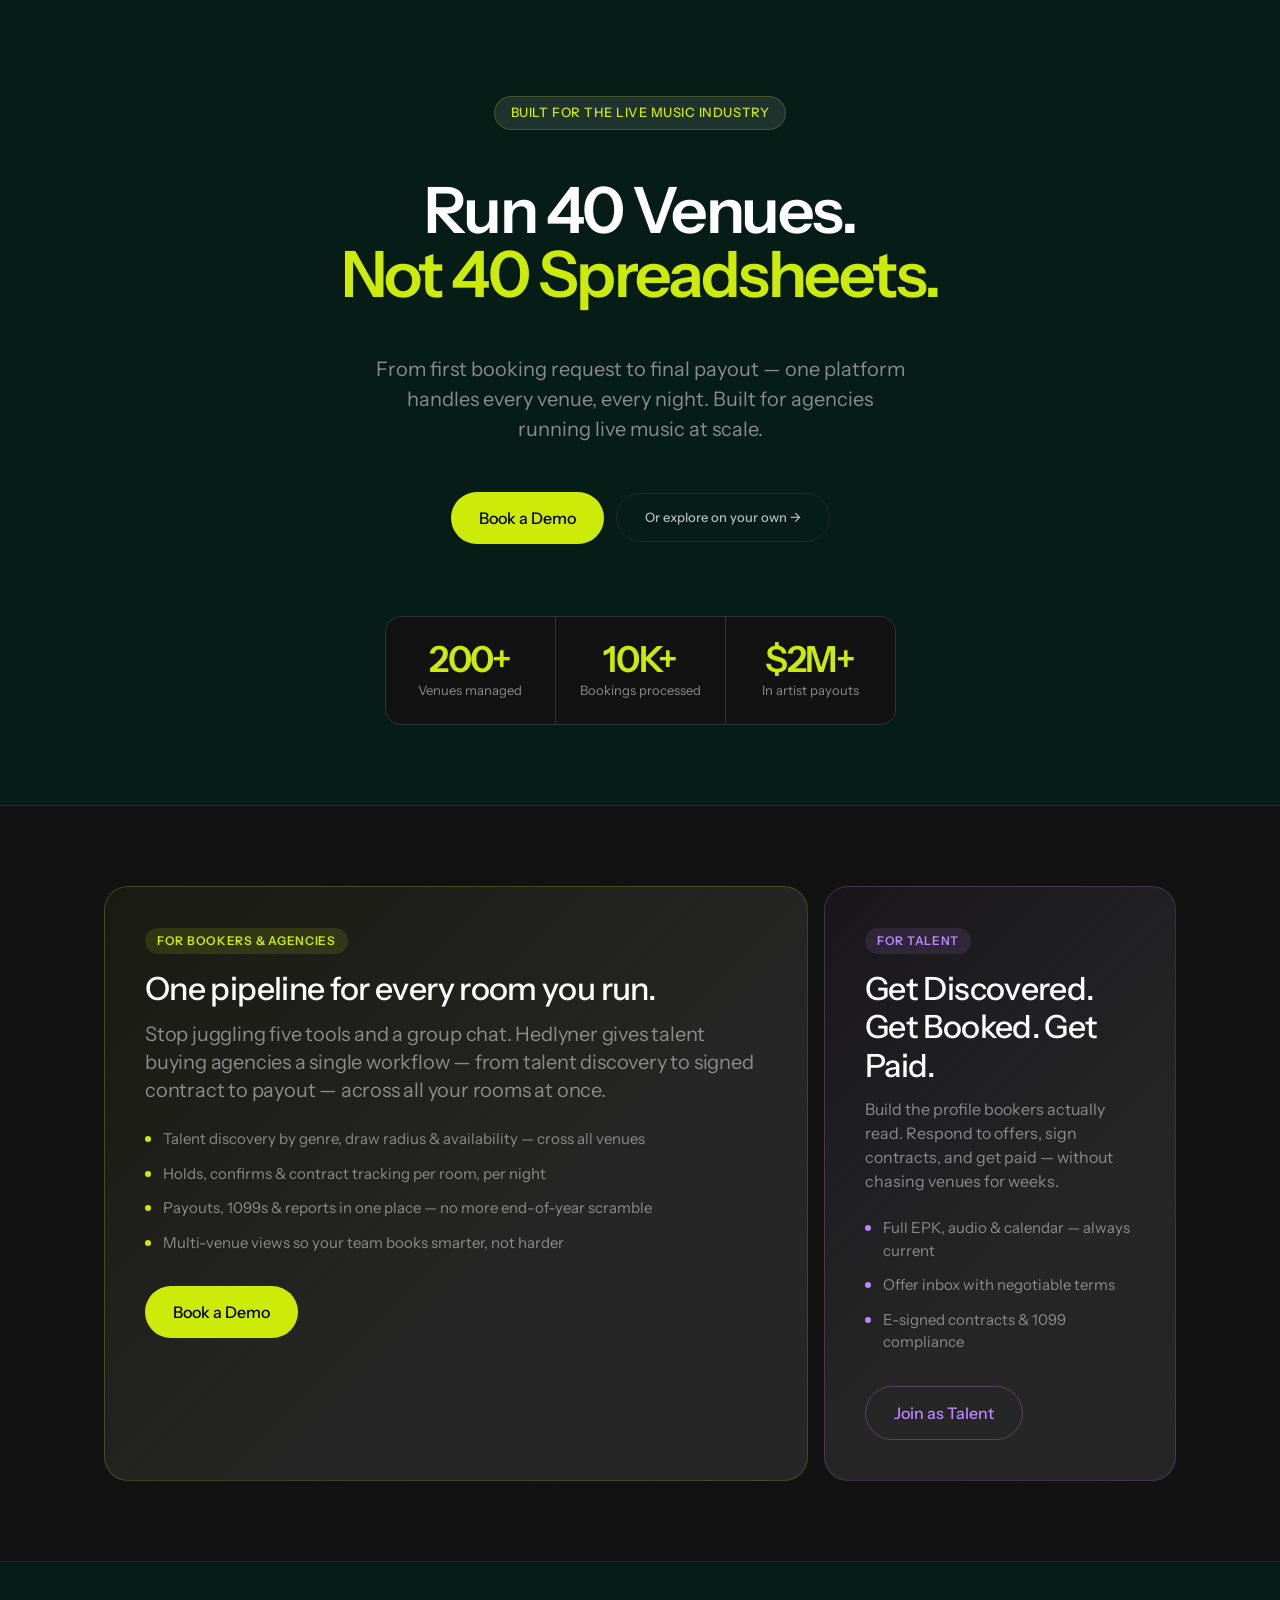
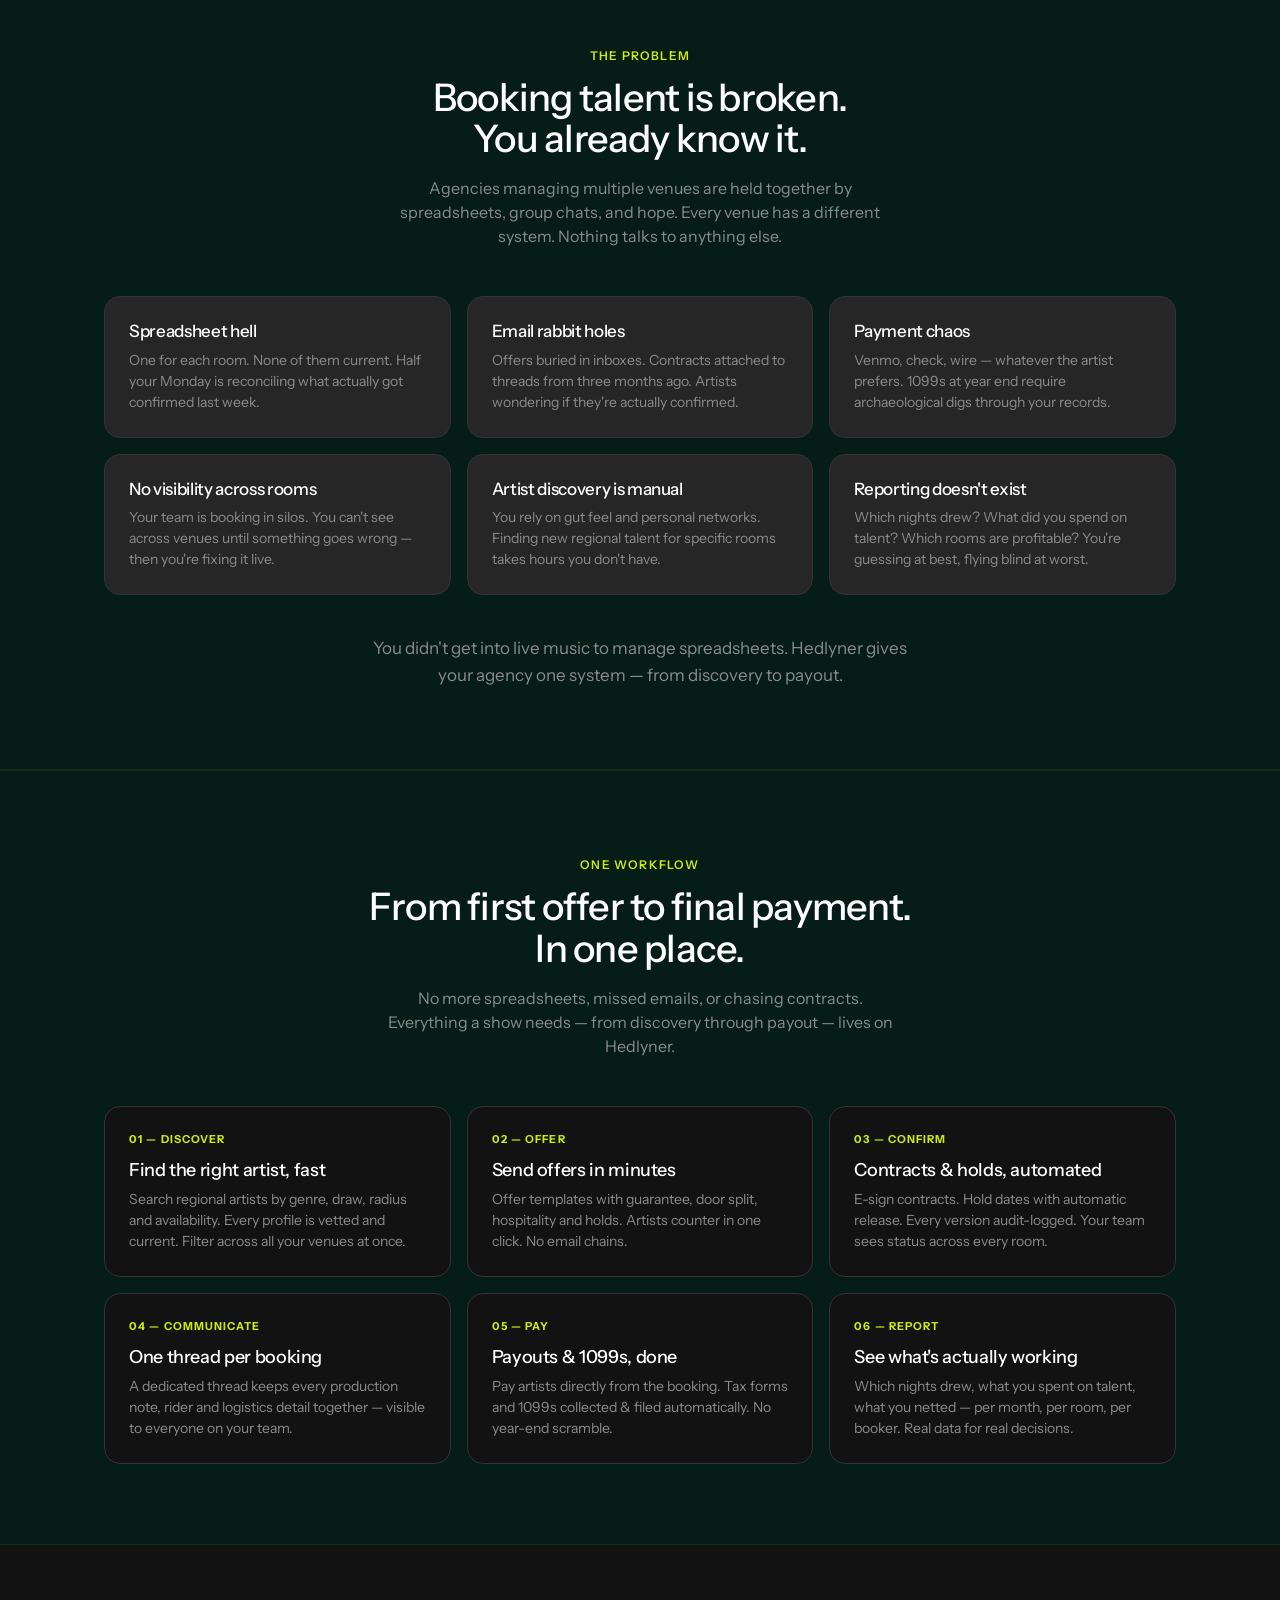
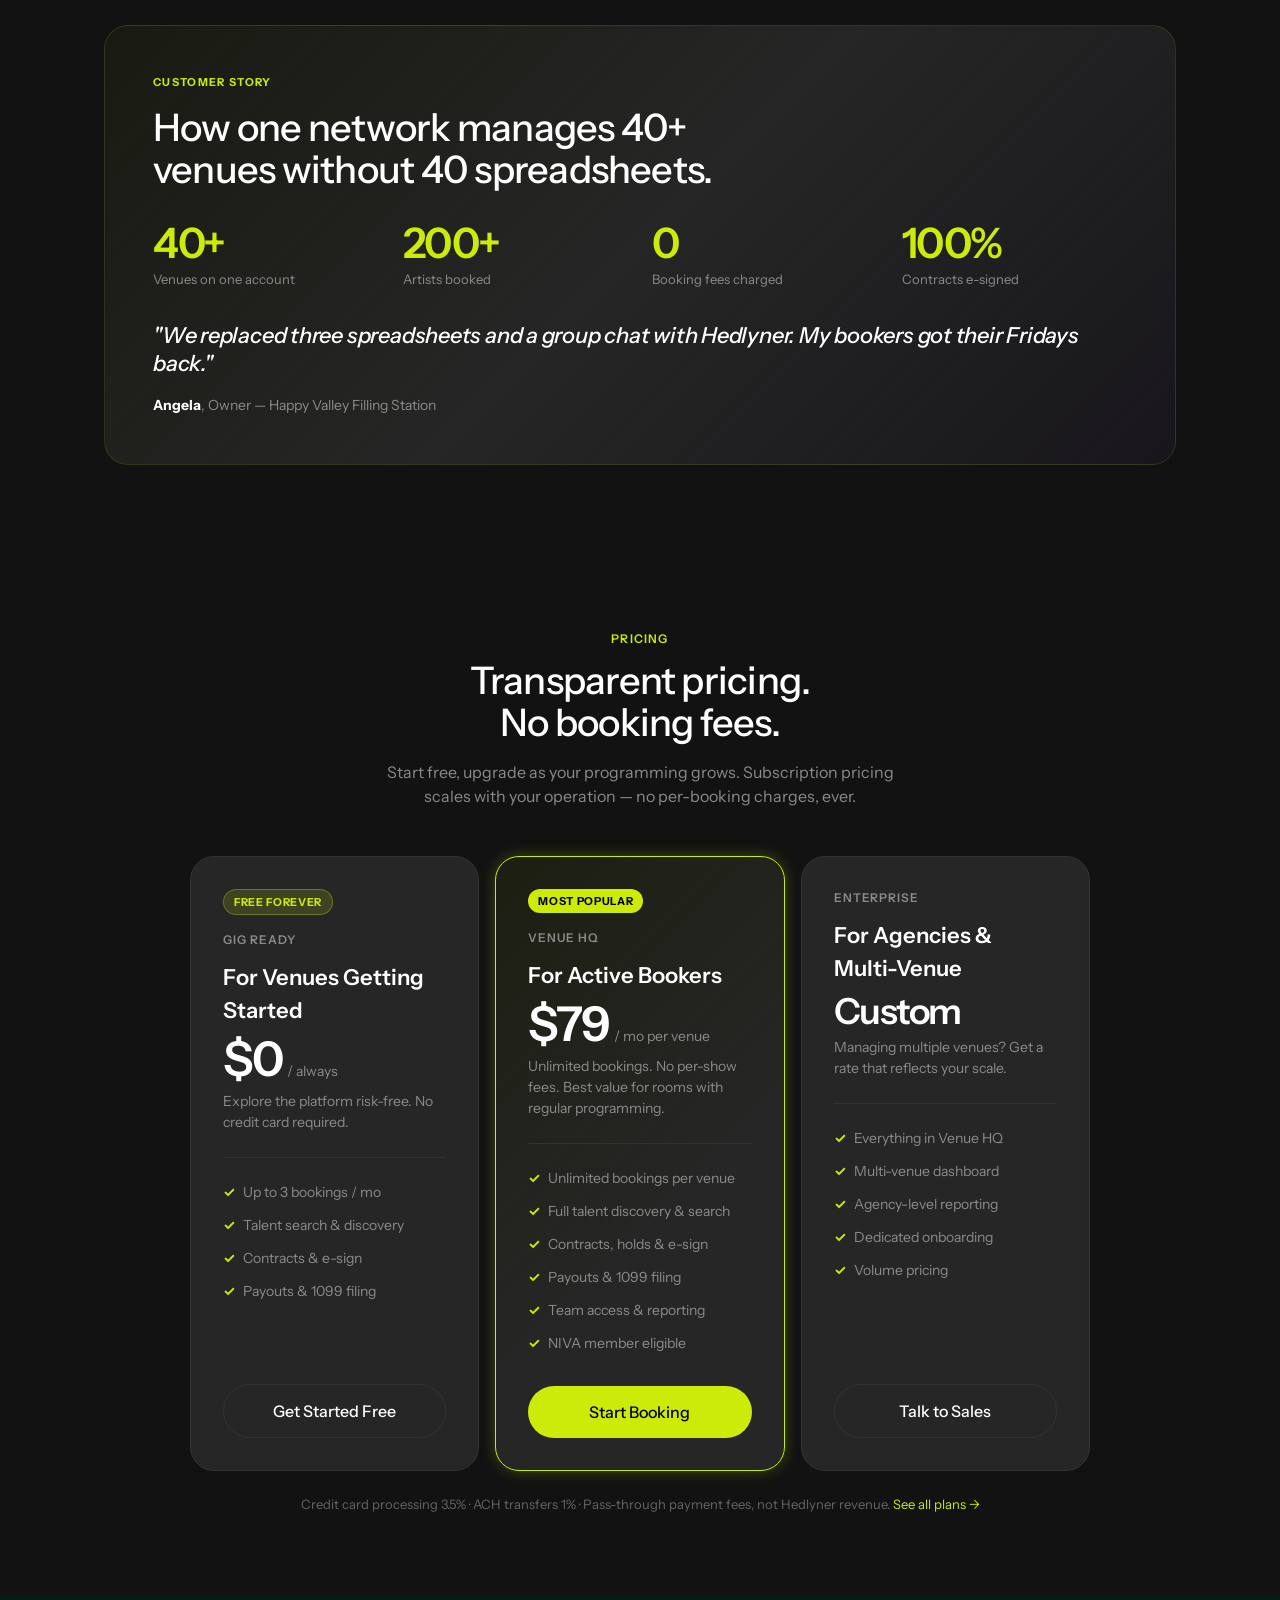
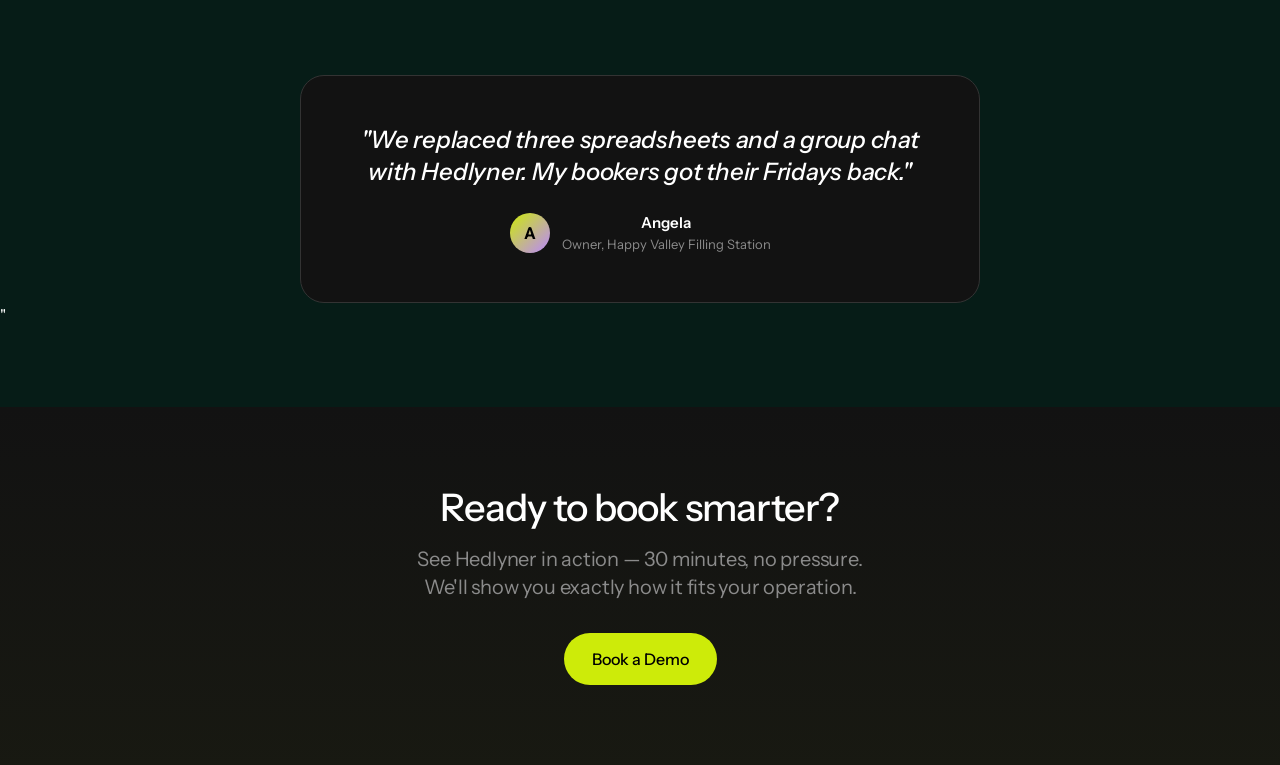
==== index.html @ 5974105f "Add files via upload" ====
<!DOCTYPE html>
<html lang="en">
<head>
  <meta charset="UTF-8">
  <meta name="viewport" content="width=device-width, initial-scale=1.0">
  <title>Hedlyner — Built for Talent Buyers</title>
  <link rel="preconnect" href="https://fonts.googleapis.com">
  <link rel="preconnect" href="https://fonts.gstatic.com" crossorigin>
  <link href="https://fonts.googleapis.com/css2?family=Instrument+Sans:wght@400;500;600;700&family=Inter:wght@300;400;500;600;700&display=swap" rel="stylesheet">
  <style>
    /* =========================================================================
       Hedlyner Design System — Colors & Type
       Source: colors_and_type.css (Design System project 094ac0e8)
    ========================================================================= */
    :root {
      --hed-lime: #CDEB09;
      --hed-violet: #BA87FF;
      --hed-green: #C9CD00;
      --hed-yellow: #D8B500;
      --hed-orange: #CB9B1F;
      --hed-mauve: #E0939C;
      --hed-pink: #D47EBF;
      --hed-deep-green: #061C17;
      --hed-purple: #BF80FF;
      --neutral-0: #FFFFFF;
      --neutral-100: #F5F5F5;
      --neutral-200: #DEDEDE;
      --neutral-300: #ACACAC;
      --neutral-400: #8B8B8B;
      --neutral-500: #646464;
      --neutral-600: #464646;
      --neutral-700: #333333;
      --neutral-800: #262626;
      --neutral-900: #121212;
      --neutral-1000: #000000;
      --success: #198754;
      --warning: #D8B500;
      --destructive: #E23453;
      --info: #016FD0;
      --white-10: rgba(255,255,255,0.10);
      --white-20: rgba(255,255,255,0.20);
      --white-40: rgba(255,255,255,0.40);
      --white-60: rgba(255,255,255,0.60);
      --white-80: rgba(255,255,255,0.80);
      --black-10: rgba(0,0,0,0.10);
      --black-20: rgba(0,0,0,0.20);
      --black-40: rgba(0,0,0,0.40);
      --black-60: rgba(0,0,0,0.60);
      --black-80: rgba(0,0,0,0.80);
      --bg: var(--neutral-900);
      --bg-elevated: var(--neutral-800);
      --bg-input: var(--neutral-800);
      --bg-muted: var(--neutral-700);
      --bg-hover: var(--neutral-800);
      --fg: var(--neutral-0);
      --fg-muted: var(--neutral-400);
      --fg-subtle: var(--neutral-500);
      --fg-on-lime: var(--neutral-1000);
      --border: var(--neutral-700);
      --border-hover: var(--neutral-600);
      --ring: var(--hed-lime);
      --primary: var(--hed-lime);
      --primary-fg: var(--neutral-1000);
      --radius-xs: 4px;
      --radius-sm: 8px;
      --radius: 12px;
      --radius-lg: 16px;
      --radius-xl: 24px;
      --radius-2xl: 40px;
      --radius-hero: 60px;
      --radius-full: 9999px;
      --shadow-soft: 0 2px 8px -2px rgba(0,0,0,0.10), 0 4px 16px -8px rgba(0,0,0,0.10);
      --shadow-card: 0 15px 35px rgba(103,110,118,0.08), 0 5px 15px rgba(0,0,0,0.12);
      --shadow-lime: 0 0 15px rgba(205,235,9,0.25);
      --shadow-lime-lg: 0 0 0 8px rgba(193,232,0,0), 0 0 30px rgba(193,232,0,0.6);
      --sp-1: 4px; --sp-2: 8px; --sp-3: 12px; --sp-4: 16px; --sp-5: 20px;
      --sp-6: 24px; --sp-8: 32px; --sp-10: 40px; --sp-12: 48px; --sp-16: 64px;
      --sp-20: 80px; --sp-24: 96px;
      --ease-out: cubic-bezier(0.22, 1, 0.36, 1);
      --dur: 200ms;
      --font-sans: 'Instrument Sans', 'Inter', ui-sans-serif, system-ui, sans-serif;
      --font-display: 'Instrument Sans', 'Inter', ui-sans-serif, system-ui, sans-serif;
    }

    *, *::before, *::after { box-sizing: border-box; margin: 0; padding: 0; }

    html { scroll-behavior: smooth; }

    body {
      font-family: var(--font-sans);
      background: var(--bg);
      color: var(--fg);
      line-height: 1.5;
      -webkit-font-smoothing: antialiased;
    }

    /* ---- TYPOGRAPHY ---- */
    .hed-display {
      font-family: var(--font-display);
      font-weight: 500;
      font-size: clamp(40px, 6vw, 56px);
      line-height: 1.0;
      letter-spacing: -0.04em;
    }
    h1, .h1 { font-family: var(--font-display); font-weight: 500; font-size: clamp(32px, 5vw, 44px); line-height: 1.10; letter-spacing: -0.04em; }
    h2, .h2 { font-family: var(--font-display); font-weight: 500; font-size: clamp(28px, 4vw, 38px); line-height: 1.10; letter-spacing: -0.02em; }
    h3, .h3 { font-family: var(--font-display); font-weight: 500; font-size: clamp(22px, 3vw, 32px); line-height: 1.20; letter-spacing: -0.02em; }
    h4, .h4 { font-family: var(--font-display); font-weight: 500; font-size: 26px; line-height: 1.20; letter-spacing: -0.02em; }
    p, .body { font-size: 16px; line-height: 1.5; color: var(--fg-muted); }
    .body-lg { font-size: 20px; line-height: 1.4; letter-spacing: -0.01em; color: var(--fg-muted); }
    .body-sm { font-size: 14px; line-height: 1.4; color: var(--fg-muted); }
    .caption { font-size: 12px; line-height: 1.35; letter-spacing: 0.01em; color: var(--fg-subtle); }
    .text-lime { color: var(--hed-lime); }
    .text-violet { color: var(--hed-violet); }
    .text-fg { color: var(--fg); }

    /* ---- LAYOUT ---- */
    .container { max-width: 1120px; margin: 0 auto; padding: 0 var(--sp-6); }
    section { padding: var(--sp-20) 0; }

    /* ---- BUTTONS ---- */
    .btn {
      display: inline-flex; align-items: center; gap: var(--sp-2);
      font-family: var(--font-sans); font-weight: 500; font-size: 16px;
      border: none; cursor: pointer; text-decoration: none;
      transition: all var(--dur) var(--ease-out);
      border-radius: var(--radius-full);
      padding: 14px 28px;
      white-space: nowrap;
    }
    .btn-primary {
      background: var(--hed-lime); color: var(--fg-on-lime);
    }
    .btn-primary:hover { box-shadow: var(--shadow-lime-lg); transform: translateY(-1px); }
    .btn-violet {
      background: var(--hed-violet); color: var(--neutral-1000);
    }
    .btn-violet:hover { opacity: 0.9; transform: translateY(-1px); }
    .btn-outline {
      background: transparent; color: var(--fg);
      border: 1px solid var(--border);
    }
    .btn-outline:hover { border-color: var(--border-hover); background: var(--bg-elevated); }

    /* ---- NAV ---- */
    .wrap{max-width:1280px;margin:0 auto;padding:0 40px;}
    nav{position:sticky;top:0;z-index:100;background:rgba(23,23,23,0.92);backdrop-filter:blur(12px);border-bottom:1px solid #262626;}
    .navbar{display:flex;align-items:center;justify-content:space-between;height:72px;}
    .brand{display:flex;align-items:center;gap:10px;}
    .brand img{width:26px;height:28px;}
    .brand .wm{font-size:17px;font-weight:700;letter-spacing:0.08em;color:#CDEB09;}
    .nav-links{display:flex;gap:28px;font-size:14px;font-weight:500;color:#ACACAC;list-style:none;}
    .nav-links a{transition:color .15s;padding:4px 0;border-bottom:2px solid transparent;text-decoration:none;color:inherit;}
    .nav-links a:hover{color:#fff;}
    .nav-links a.active{color:#fff;border-bottom-color:#CDEB09;}
    .nav-auth{display:flex;gap:8px;align-items:center;}
    .btn-sm{height:36px;padding:0 16px;font-size:13px;}
    .btn-ghost{background:transparent;color:#fff;border:1px solid transparent;border-radius:10px;font-weight:600;display:inline-flex;align-items:center;gap:8px;cursor:pointer;font-family:inherit;transition:all .15s var(--ease-out);white-space:nowrap;text-decoration:none;}
    .btn-ghost:hover{background:#262626;}

    /* ---- HERO ---- */
    .hero {
      padding: var(--sp-24) 0 var(--sp-20);
      background: var(--hed-deep-green);
      border-bottom: 1px solid rgba(205,235,9,0.12);
    }
    .hero-inner {
      display: grid; grid-template-columns: 1fr; gap: var(--sp-12);
      max-width: 1120px; margin: 0 auto; padding: 0 var(--sp-6);
      text-align: center;
    }
    .hero-eyebrow {
      display: inline-flex; align-items: center; gap: var(--sp-2);
      background: var(--white-10); border: 1px solid rgba(205,235,9,0.2);
      border-radius: var(--radius-full); padding: 6px 16px;
      font-size: 13px; font-weight: 500; letter-spacing: 0.04em;
      text-transform: uppercase; color: var(--hed-lime);
      margin: 0 auto;
    }
    .hero h1 {
      font-size: clamp(40px, 7vw, 64px); font-weight: 600;
      line-height: 1.0; letter-spacing: -0.04em;
      color: var(--fg);
    }
    .hero h1 em { font-style: normal; color: var(--hed-lime); }
    .hero-sub {
      font-size: clamp(16px, 2vw, 20px); line-height: 1.5;
      color: var(--fg-muted); max-width: 540px; margin: 0 auto;
    }
    .hero-ctas {
      display: flex; align-items: center; justify-content: center;
      gap: var(--sp-3); flex-wrap: wrap;
    }
    .hero-stats {
      display: grid; grid-template-columns: repeat(3, 1fr);
      gap: 1px; background: var(--border);
      border: 1px solid var(--border); border-radius: var(--radius-lg);
      overflow: hidden; max-width: 640px; margin: var(--sp-6) auto 0;
    }
    .stat-cell {
      background: var(--neutral-900); padding: var(--sp-6);
      text-align: center;
    }
    .stat-num {
      font-family: var(--font-display); font-size: 36px; font-weight: 600;
      letter-spacing: -0.03em; color: var(--hed-lime); line-height: 1;
    }
    .stat-label { font-size: 13px; color: var(--fg-muted); margin-top: 4px; }

    /* ---- PERSONA SPLIT ---- */
    .persona-split {
      display: grid; grid-template-columns: 2fr 1fr;
      gap: var(--sp-4);
    }
    .persona-card {
      border-radius: var(--radius-xl);
      border: 1px solid var(--border);
      padding: var(--sp-10);
      background: var(--bg-elevated);
      transition: border-color var(--dur);
    }
    .persona-card:hover { border-color: var(--border-hover); }
    .persona-card.booker {
      border-color: rgba(205,235,9,0.2);
      background: linear-gradient(135deg, rgba(205,235,9,0.04) 0%, var(--bg-elevated) 60%);
    }
    .persona-card.artist {
      border-color: rgba(186,135,255,0.2);
      background: linear-gradient(135deg, rgba(186,135,255,0.04) 0%, var(--bg-elevated) 60%);
    }
    .persona-badge {
      display: inline-flex; align-items: center;
      border-radius: var(--radius-full); padding: 4px 12px;
      font-size: 12px; font-weight: 600; letter-spacing: 0.06em;
      text-transform: uppercase; margin-bottom: var(--sp-4);
    }
    .persona-badge.booker { background: rgba(205,235,9,0.12); color: var(--hed-lime); }
    .persona-badge.artist { background: rgba(186,135,255,0.12); color: var(--hed-violet); }
    .persona-card h3 { color: var(--fg); margin-bottom: var(--sp-3); }
    .persona-card p { margin-bottom: var(--sp-6); }
    .feature-list { list-style: none; display: flex; flex-direction: column; gap: var(--sp-3); }
    .feature-list li {
      display: flex; align-items: flex-start; gap: var(--sp-3);
      font-size: 15px; color: var(--fg-muted);
    }
    .feature-list li::before {
      content: '';
      display: inline-block; width: 6px; height: 6px;
      border-radius: 50%; margin-top: 8px; flex-shrink: 0;
    }
    .booker .feature-list li::before { background: var(--hed-lime); }
    .artist .feature-list li::before { background: var(--hed-violet); }
    .persona-cta { margin-top: var(--sp-8); }

    /* ---- SECTION HEADER ---- */
    .section-header { text-align: center; margin-bottom: var(--sp-12); }
    .section-eyebrow {
      display: inline-block; font-size: 12px; font-weight: 600;
      letter-spacing: 0.1em; text-transform: uppercase;
      color: var(--hed-lime); margin-bottom: var(--sp-3);
    }
    .section-header h2 { color: var(--fg); margin-bottom: var(--sp-4); }
    .section-header p { max-width: 520px; margin: 0 auto; }

    /* ---- HOW IT WORKS ---- */
    .how-it-works { background: var(--hed-deep-green); border-top: 1px solid rgba(205,235,9,0.08); border-bottom: 1px solid rgba(205,235,9,0.08); }
    .steps-grid {
      display: grid; grid-template-columns: repeat(3, 1fr);
      gap: var(--sp-4);
    }
    .step-card {
      background: var(--neutral-900); border: 1px solid var(--border);
      border-radius: var(--radius-lg); padding: var(--sp-6);
      transition: border-color var(--dur);
    }
    .step-card:hover { border-color: rgba(205,235,9,0.2); }
    .step-num {
      font-size: 11px; font-weight: 700; letter-spacing: 0.1em;
      text-transform: uppercase; color: var(--hed-lime);
      margin-bottom: var(--sp-3);
    }
    .step-card h4 { color: var(--fg); margin-bottom: var(--sp-2); font-size: 18px; }
    .step-card p { font-size: 14px; }

    /* ---- FEATURE GRID ---- */
    .feature-grid {
      display: grid; grid-template-columns: repeat(3, 1fr);
      gap: var(--sp-4);
    }
    .feature-item {
      background: var(--bg-elevated); border: 1px solid var(--border);
      border-radius: var(--radius-lg); padding: var(--sp-6);
    }
    .feature-icon {
      width: 40px; height: 40px;
      background: rgba(205,235,9,0.08); border-radius: var(--radius-sm);
      display: flex; align-items: center; justify-content: center;
      margin-bottom: var(--sp-4);
    }
    .feature-item h4 { color: var(--fg); margin-bottom: var(--sp-2); font-size: 17px; }
    .feature-item p { font-size: 14px; }

    /* ---- CASE STUDY ---- */
    .case-study {
      background: linear-gradient(135deg, rgba(205,235,9,0.04) 0%, var(--bg-elevated) 50%, rgba(186,135,255,0.04) 100%);
      border: 1px solid rgba(205,235,9,0.12);
      border-radius: var(--radius-xl); padding: var(--sp-12);
    }
    .cs-eyebrow { font-size: 11px; font-weight: 700; letter-spacing: 0.12em; text-transform: uppercase; color: var(--hed-lime); margin-bottom: var(--sp-4); }
    .cs-stats { display: grid; grid-template-columns: repeat(4, 1fr); gap: var(--sp-6); margin: var(--sp-8) 0; }
    .cs-stat-num { font-family: var(--font-display); font-size: 42px; font-weight: 600; letter-spacing: -0.03em; color: var(--hed-lime); line-height: 1; }
    .cs-stat-label { font-size: 13px; color: var(--fg-muted); margin-top: 6px; }
    blockquote { font-size: 22px; font-weight: 500; line-height: 1.3; letter-spacing: -0.01em; color: var(--fg); margin: var(--sp-8) 0 var(--sp-4); font-style: italic; }
    .quote-attr { font-size: 14px; color: var(--fg-muted); }
    .quote-attr strong { color: var(--fg); }

    /* ---- PRICING ---- */
    .pricing-grid {
      display: grid; grid-template-columns: repeat(3, 1fr);
      gap: var(--sp-4); max-width: 900px; margin: 0 auto;
    }
    .price-card {
      background: var(--bg-elevated); border: 1px solid var(--border);
      border-radius: var(--radius-xl); padding: var(--sp-8);
      display: flex; flex-direction: column;
    }
    .price-card.featured {
      border-color: var(--hed-lime);
      box-shadow: var(--shadow-lime);
      background: linear-gradient(135deg, rgba(205,235,9,0.06) 0%, var(--bg-elevated) 60%);
    }
    .price-badge {
      display: inline-block; background: var(--hed-lime); color: var(--fg-on-lime);
      font-size: 11px; font-weight: 700; letter-spacing: 0.06em; text-transform: uppercase;
      border-radius: var(--radius-full); padding: 4px 10px; margin-bottom: var(--sp-4);
      width: fit-content;
    }
    .price-tier { font-size: 12px; font-weight: 600; letter-spacing: 0.08em; text-transform: uppercase; color: var(--fg-muted); margin-bottom: var(--sp-3); }
    .price-name { font-size: 22px; font-weight: 600; color: var(--fg); margin-bottom: var(--sp-2); }
    .price-amount { display: flex; align-items: baseline; gap: 4px; margin-bottom: var(--sp-2); }
    .price-num { font-family: var(--font-display); font-size: 48px; font-weight: 600; letter-spacing: -0.04em; color: var(--fg); line-height: 1; }
    .price-period { font-size: 14px; color: var(--fg-muted); }
    .price-desc { font-size: 14px; color: var(--fg-muted); margin-bottom: var(--sp-6); min-height: 40px; }
    .price-divider { height: 1px; background: var(--border); margin-bottom: var(--sp-6); }
    .price-features { list-style: none; display: flex; flex-direction: column; gap: var(--sp-3); flex: 1; margin-bottom: var(--sp-8); }
    .price-features li { display: flex; align-items: flex-start; gap: var(--sp-2); font-size: 14px; color: var(--fg-muted); }
    .price-features li::before { content: '✓'; color: var(--hed-lime); font-weight: 700; flex-shrink: 0; }
    .price-card .btn { width: 100%; justify-content: center; }

    /* ---- TESTIMONIAL ---- */
    .testimonial-section { background: var(--hed-deep-green); }
    .testimonial-card {
      background: var(--neutral-900); border: 1px solid var(--border);
      border-radius: var(--radius-xl); padding: var(--sp-12);
      text-align: center; max-width: 680px; margin: 0 auto;
    }
    .testimonial-quote { font-size: 24px; font-weight: 500; line-height: 1.35; letter-spacing: -0.01em; color: var(--fg); margin-bottom: var(--sp-6); font-style: italic; }
    .testimonial-attr { display: flex; align-items: center; justify-content: center; gap: var(--sp-3); }
    .testimonial-avatar {
      width: 40px; height: 40px; border-radius: 50%;
      background: linear-gradient(135deg, var(--hed-lime), var(--hed-violet));
      display: flex; align-items: center; justify-content: center;
      font-weight: 700; font-size: 16px; color: var(--fg-on-lime);
    }
    .testimonial-name { font-size: 15px; font-weight: 600; color: var(--fg); }
    .testimonial-role { font-size: 13px; color: var(--fg-muted); }

    /* ---- NEWSLETTER ---- */
    .newsletter-section {
      border-top: 1px solid var(--border);
      padding: var(--sp-16) var(--sp-6);
      background: var(--neutral-900);
    }
    .newsletter-inner {
      max-width: 560px; margin: 0 auto; text-align: center;
    }
    .newsletter-inner h3 { font-size: 24px; font-weight: 600; margin-bottom: var(--sp-2); }
    .newsletter-inner p { font-size: 15px; color: var(--fg-muted); margin-bottom: var(--sp-6); }
    .newsletter-form {
      display: flex; gap: var(--sp-2); flex-wrap: wrap; justify-content: center;
    }
    .newsletter-form input[type="email"] {
      flex: 1; min-width: 220px;
      background: var(--bg-elevated); color: var(--fg);
      border: 1px solid var(--border); border-radius: var(--radius-sm);
      padding: 0 var(--sp-4); height: 44px; font-size: 14px;
      font-family: var(--font-sans); outline: none;
      transition: border-color var(--dur);
    }
    .newsletter-form input[type="email"]:focus { border-color: var(--hed-lime); }
    .newsletter-form input[type="email"]::placeholder { color: var(--fg-subtle); }
    .newsletter-form button {
      height: 44px; padding: 0 var(--sp-6);
      background: var(--hed-lime); color: var(--neutral-1000);
      border: none; border-radius: var(--radius-sm);
      font-family: var(--font-sans); font-weight: 600; font-size: 14px;
      cursor: pointer; transition: opacity var(--dur);
      white-space: nowrap;
    }
    .newsletter-form button:hover { opacity: 0.88; }
    .newsletter-consent {
      font-size: 12px; color: var(--fg-subtle);
      margin-top: var(--sp-4); display: flex; align-items: flex-start;
      gap: var(--sp-2); justify-content: center; text-align: left;
    }
    .newsletter-consent input[type="checkbox"] { margin-top: 2px; flex-shrink: 0; accent-color: var(--hed-lime); }
    .newsletter-msg {
      margin-top: var(--sp-4); font-size: 14px;
      display: none;
    }
    .newsletter-msg.success { color: var(--hed-lime); display: block; }
    .newsletter-msg.error { color: var(--destructive); display: block; }

    /* ---- FOOTER CTA ---- */
    .footer-cta {
      text-align: center; padding: var(--sp-20) var(--sp-6);
      background: linear-gradient(180deg, var(--bg) 0%, rgba(205,235,9,0.03) 100%);
    }
    .footer-cta h2 { color: var(--fg); margin-bottom: var(--sp-4); }
    .footer-cta p { max-width: 480px; margin: 0 auto var(--sp-8); }
    .footer-cta .ctas { display: flex; align-items: center; justify-content: center; gap: var(--sp-3); flex-wrap: wrap; }

    /* ---- FOOTER ---- */
    footer {
      border-top: 1px solid var(--border);
      padding: var(--sp-12) 0;
    }
    .footer-inner {
      display: grid; grid-template-columns: 2fr 1fr 1fr 1fr;
      gap: var(--sp-8); max-width: 1120px; margin: 0 auto; padding: 0 var(--sp-6);
    }
    .footer-brand .nav-wordmark { font-size: 16px; margin-bottom: var(--sp-3); display: block; }
    .footer-brand p { font-size: 14px; color: var(--fg-muted); }
    .footer-col h5 { font-size: 12px; font-weight: 700; letter-spacing: 0.08em; text-transform: uppercase; color: var(--fg-subtle); margin-bottom: var(--sp-4); }
    .footer-col ul { list-style: none; display: flex; flex-direction: column; gap: var(--sp-3); }
    .footer-col ul a { font-size: 14px; color: var(--fg-muted); text-decoration: none; transition: color var(--dur); }
    .footer-col ul a:hover { color: var(--fg); }
    .footer-bottom {
      text-align: center; padding: var(--sp-6) 0 0;
      border-top: 1px solid var(--border); margin-top: var(--sp-8);
      max-width: 1120px; margin-left: auto; margin-right: auto; padding-left: var(--sp-6); padding-right: var(--sp-6);
    }
    .footer-bottom p { font-size: 13px; color: var(--fg-subtle); }

    /* ---- UTILITY ---- */
    .lime-dot { display: inline-block; width: 8px; height: 8px; border-radius: 50%; background: var(--hed-lime); }
  </style>
  <link rel="stylesheet" href="assets/header.css">
  <link rel="stylesheet" href="assets/footer.css">
</head>
<body>

  <!-- NAV -->
  <div id="site-header"></div>

  <!-- HERO -->
  <section class="hero">
    <div class="hero-inner">
      <div>
        <span class="hero-eyebrow">Built for the live music industry</span>
      </div>
      <h1>Run 40 Venues.<br><em>Not 40 Spreadsheets.</em></h1>
      <p class="hero-sub">From first booking request to final payout — one platform handles every venue, every night. Built for agencies running live music at scale.</p>
      <div class="hero-ctas">
        <a href="https://hedlyner.com/demo" class="btn btn-primary">Book a Demo</a>
        <a href="https://hedlyner.com/login" class="btn btn-outline" style="font-size:13px;opacity:0.7;">Or explore on your own →</a>
      </div>
      <div class="hero-stats">
        <div class="stat-cell">
          <div class="stat-num">200+</div>
          <div class="stat-label">Venues managed</div>
        </div>
        <div class="stat-cell">
          <div class="stat-num">10K+</div>
          <div class="stat-label">Bookings processed</div>
        </div>
        <div class="stat-cell">
          <div class="stat-num">$2M+</div>
          <div class="stat-label">In artist payouts</div>
        </div>
      </div>
    </div>
  </section>

  <!-- PERSONA SPLIT -->
  <section id="personas">
    <div class="container">
      <div class="persona-split">

        <!-- BOOKER CARD (primary — 2fr) -->
        <div class="persona-card booker" id="bookers">
          <span class="persona-badge booker">For Bookers &amp; Agencies</span>
          <h3>One pipeline for every room you run.</h3>
          <p class="body-lg">Stop juggling five tools and a group chat. Hedlyner gives talent buying agencies a single workflow — from talent discovery to signed contract to payout — across all your rooms at once.</p>
          <ul class="feature-list">
            <li>Talent discovery by genre, draw radius &amp; availability — cross all venues</li>
            <li>Holds, confirms &amp; contract tracking per room, per night</li>
            <li>Payouts, 1099s &amp; reports in one place — no more end-of-year scramble</li>
            <li>Multi-venue views so your team books smarter, not harder</li>
          </ul>
          <div class="persona-cta">
            <a href="https://hedlyner.com/demo" class="btn btn-primary">Book a Demo</a>
          </div>
        </div>

        <!-- ARTIST CARD (secondary — 1fr) -->
        <div class="persona-card artist" id="artists">
          <span class="persona-badge artist">For Talent</span>
          <h3>Get Discovered. Get Booked. Get Paid.</h3>
          <p>Build the profile bookers actually read. Respond to offers, sign contracts, and get paid — without chasing venues for weeks.</p>
          <ul class="feature-list">
            <li>Full EPK, audio &amp; calendar — always current</li>
            <li>Offer inbox with negotiable terms</li>
            <li>E-signed contracts &amp; 1099 compliance</li>
          </ul>
          <div class="persona-cta">
            <a href="https://hedlyner.com/login" class="btn btn-outline" style="color:var(--hed-violet);border-color:rgba(186,135,255,0.3);">Join as Talent</a>
          </div>
        </div>

      </div>
    </div>
  </section>

  <!-- PROBLEM -->
  <section style="background:var(--hed-deep-green);border-top:1px solid rgba(205,235,9,0.08);border-bottom:1px solid rgba(205,235,9,0.08);">
    <div class="container">
      <div class="section-header">
        <span class="section-eyebrow">The Problem</span>
        <h2>Booking talent is broken.<br>You already know it.</h2>
        <p>Agencies managing multiple venues are held together by spreadsheets, group chats, and hope. Every venue has a different system. Nothing talks to anything else.</p>
      </div>
      <div class="feature-grid">
        <div class="feature-item">
          <h4 class="text-fg" style="font-size:17px;margin-bottom:8px;">Spreadsheet hell</h4>

          <p style="font-size:14px;">One for each room. None of them current. Half your Monday is reconciling what actually got confirmed last week.</p>
        </div>
        <div class="feature-item">
          <h4 class="text-fg" style="font-size:17px;margin-bottom:8px;">Email rabbit holes</h4>
          <p style="font-size:14px;">Offers buried in inboxes. Contracts attached to threads from three months ago. Artists wondering if they're actually confirmed.</p>
        </div>
        <div class="feature-item">
          <h4 class="text-fg" style="font-size:17px;margin-bottom:8px;">Payment chaos</h4>
          <p style="font-size:14px;">Venmo, check, wire — whatever the artist prefers. 1099s at year end require archaeological digs through your records.</p>
        </div>
        <div class="feature-item">
          <h4 class="text-fg" style="font-size:17px;margin-bottom:8px;">No visibility across rooms</h4>
          <p style="font-size:14px;">Your team is booking in silos. You can't see across venues until something goes wrong — then you're fixing it live.</p>
        </div>
        <div class="feature-item">
          <h4 class="text-fg" style="font-size:17px;margin-bottom:8px;">Artist discovery is manual</h4>
          <p style="font-size:14px;">You rely on gut feel and personal networks. Finding new regional talent for specific rooms takes hours you don't have.</p>
        </div>
        <div class="feature-item">
          <h4 class="text-fg" style="font-size:17px;margin-bottom:8px;">Reporting doesn't exist</h4>
          <p style="font-size:14px;">Which nights drew? What did you spend on talent? Which rooms are profitable? You're guessing at best, flying blind at worst.</p>
        </div>
      </div>
      <p style="text-align:center;font-size:17px;color:var(--fg-muted);max-width:560px;margin:var(--sp-10) auto 0;line-height:1.6;">You didn't get into live music to manage spreadsheets. Hedlyner gives your agency one system — from discovery to payout.</p>
    </div>
  </section>

  <!-- HOW IT WORKS -->
  <section class="how-it-works" id="how-it-works">
    <div class="container">
      <div class="section-header">
        <span class="section-eyebrow">One Workflow</span>
        <h2>From first offer to final payment.<br>In one place.</h2>
        <p>No more spreadsheets, missed emails, or chasing contracts. Everything a show needs — from discovery through payout — lives on Hedlyner.</p>
      </div>
      <div class="steps-grid">
        <div class="step-card">
          <div class="step-num">01 — Discover</div>
          <h4>Find the right artist, fast</h4>
          <p>Search regional artists by genre, draw, radius and availability. Every profile is vetted and current. Filter across all your venues at once.</p>
        </div>
        <div class="step-card">
          <div class="step-num">02 — Offer</div>
          <h4>Send offers in minutes</h4>
          <p>Offer templates with guarantee, door split, hospitality and holds. Artists counter in one click. No email chains.</p>
        </div>
        <div class="step-card">
          <div class="step-num">03 — Confirm</div>
          <h4>Contracts &amp; holds, automated</h4>
          <p>E-sign contracts. Hold dates with automatic release. Every version audit-logged. Your team sees status across every room.</p>
        </div>
        <div class="step-card">
          <div class="step-num">04 — Communicate</div>
          <h4>One thread per booking</h4>
          <p>A dedicated thread keeps every production note, rider and logistics detail together — visible to everyone on your team.</p>
        </div>
        <div class="step-card">
          <div class="step-num">05 — Pay</div>
          <h4>Payouts &amp; 1099s, done</h4>
          <p>Pay artists directly from the booking. Tax forms and 1099s collected &amp; filed automatically. No year-end scramble.</p>
        </div>
        <div class="step-card">
          <div class="step-num">06 — Report</div>
          <h4>See what's actually working</h4>
          <p>Which nights drew, what you spent on talent, what you netted — per month, per room, per booker. Real data for real decisions.</p>
        </div>
      </div>
    </div>
  </section>

  <!-- CASE STUDY -->
  <section>
    <div class="container">
      <div class="case-study">
        <div class="cs-eyebrow">Customer Story</div>
        <h2 style="color:var(--fg);max-width:560px;">How one network manages 40+ venues without 40 spreadsheets.</h2>
        <div class="cs-stats">
          <div>
            <div class="cs-stat-num">40+</div>
            <div class="cs-stat-label">Venues on one account</div>
          </div>
          <div>
            <div class="cs-stat-num">200+</div>
            <div class="cs-stat-label">Artists booked</div>
          </div>
          <div>
            <div class="cs-stat-num">0</div>
            <div class="cs-stat-label">Booking fees charged</div>
          </div>
          <div>
            <div class="cs-stat-num">100%</div>
            <div class="cs-stat-label">Contracts e-signed</div>
          </div>
        </div>
        <blockquote>"We replaced three spreadsheets and a group chat with Hedlyner. My bookers got their Fridays back."</blockquote>
        <p class="quote-attr"><strong>Angela</strong>, Owner — Happy Valley Filling Station</p>
      </div>
    </div>
  </section>

  <!-- PRICING -->
  <section id="pricing">
    <div class="container">
      <div class="section-header">
        <span class="section-eyebrow">Pricing</span>
        <h2>Transparent pricing.<br>No booking fees.</h2>
        <p>Start free, upgrade as your programming grows. Subscription pricing scales with your operation — no per-booking charges, ever.</p>
      </div>
      <div class="pricing-grid">

        <!-- GIG READY -->
        <div class="price-card">
          <div class="price-badge" style="background:rgba(205,235,9,0.15);color:#CDEB09;border:1px solid rgba(205,235,9,0.3);">Free Forever</div>
          <div class="price-tier">Gig Ready</div>
          <div class="price-name">For Venues Getting Started</div>
          <div class="price-amount">
            <span class="price-num">$0</span>
            <span class="price-period">/ always</span>
          </div>
          <p class="price-desc">Explore the platform risk-free. No credit card required.</p>
          <div class="price-divider"></div>
          <ul class="price-features">
            <li>Up to 3 bookings / mo</li>
            <li>Talent search &amp; discovery</li>
            <li>Contracts &amp; e-sign</li>
            <li>Payouts &amp; 1099 filing</li>
          </ul>
          <a href="https://hedlyner.com/login" class="btn btn-outline">Get Started Free</a>
        </div>

        <!-- VENUE HQ -->
        <div class="price-card featured">
          <div class="price-badge">Most Popular</div>
          <div class="price-tier">Venue HQ</div>
          <div class="price-name">For Active Bookers</div>
          <div class="price-amount">
            <span class="price-num">$79</span>
            <span class="price-period">/ mo per venue</span>
          </div>
          <p class="price-desc">Unlimited bookings. No per-show fees. Best value for rooms with regular programming.</p>
          <div class="price-divider"></div>
          <ul class="price-features">
            <li>Unlimited bookings per venue</li>
            <li>Full talent discovery &amp; search</li>
            <li>Contracts, holds &amp; e-sign</li>
            <li>Payouts &amp; 1099 filing</li>
            <li>Team access &amp; reporting</li>
            <li>NIVA member eligible</li>
          </ul>
          <a href="https://hedlyner.com/demo" class="btn btn-primary">Start Booking</a>
        </div>

        <!-- ENTERPRISE -->
        <div class="price-card">
          <div class="price-tier">Enterprise</div>
          <div class="price-name">For Agencies &amp; Multi-Venue</div>
          <div class="price-amount">
            <span class="price-num" style="font-size:36px;">Custom</span>
          </div>
          <p class="price-desc">Managing multiple venues? Get a rate that reflects your scale.</p>
          <div class="price-divider"></div>
          <ul class="price-features">
            <li>Everything in Venue HQ</li>
            <li>Multi-venue dashboard</li>
            <li>Agency-level reporting</li>
            <li>Dedicated onboarding</li>
            <li>Volume pricing</li>
          </ul>
          <a href="https://hedlyner.com/demo" class="btn btn-outline">Talk to Sales</a>
        </div>

      </div>
      <p style="text-align:center;font-size:13px;color:var(--fg-subtle);margin-top:var(--sp-6);">Credit card processing 3.5% · ACH transfers 1% · Pass-through payment fees, not Hedlyner revenue. <a href="pricing.html" style="color:var(--hed-lime);text-decoration:none;">See all plans →</a></p>
    </div>
  </section>

  <!-- TESTIMONIAL -->
  <section class="testimonial-section">
    <div class="container">
      <div class="testimonial-card">
        <p class="testimonial-quote">"We replaced three spreadsheets and a group chat with Hedlyner. My bookers got their Fridays back."</p>
        <div class="testimonial-attr">
          <div class="testimonial-avatar">A</div>
          <div>
            <div class="testimonial-name">Angela</div>
            <div class="testimonial-role">Owner, Happy Valley Filling Station</div>
          </div>
        </div>
      </div>
    </div>
 "</section>

  <!-- FOOTER CTA -->
  <div class="footer-cta">
    <h2>Ready to book smarter?</h2>
    <p class="body-lg" style="color:var(--fg-muted);">See Hedlyner in action — 30 minutes, no pressure. We'll show you exactly how it fits your operation.</p>
    <div class="ctas">
      <a href="https://hedlyner.com/demo" class="btn btn-primary">Book a Demo</a>
    </div>
  </div>

  <div id="site-footer"></div>

  <script>
    async function handleNewsletterSubmit(e) {
      e.preventDefault();
      const email = document.getElementById('newsletterEmail').value.trim();
      const consent = document.getElementById('newsletterConsent').checked;
      const btn = document.getElementById('newsletterBtn');
      const msg = document.getElementById('newsletterMsg');
      if (!consent) { return; }
      btn.disabled = true;
      btn.textContent = 'Subscribing…';
      msg.className = 'newsletter-msg';
      msg.textContent = '';
      try {
        const resp = await fetch('https://api.hedlyner.com/api/v5/zoho/email-subscription', {
          method: 'POST',
          headers: { 'Content-Type': 'application/json' },
          body: JSON.stringify({ email, recaptcha_token: '' })
        });
        if (resp.ok) {
          msg.className = 'newsletter-msg success';
          msg.textContent = "You're in! Welcome to the Hedlyner community.";
          document.getElementById('newsletterForm').reset();
        } else {
          throw new Error('Server error');
        }
      } catch {
        msg.className = 'newsletter-msg error';
        msg.textContent = 'Something went wrong — please try again or email us at hello@hedlyner.com.';
      } finally {
        btn.disabled = false;
        btn.textContent = 'Subscribe';
      }
    }
  </script>

  <script src="assets/header.js"></script>
  <script src="assets/footer.js"></script>
</body>
</html>
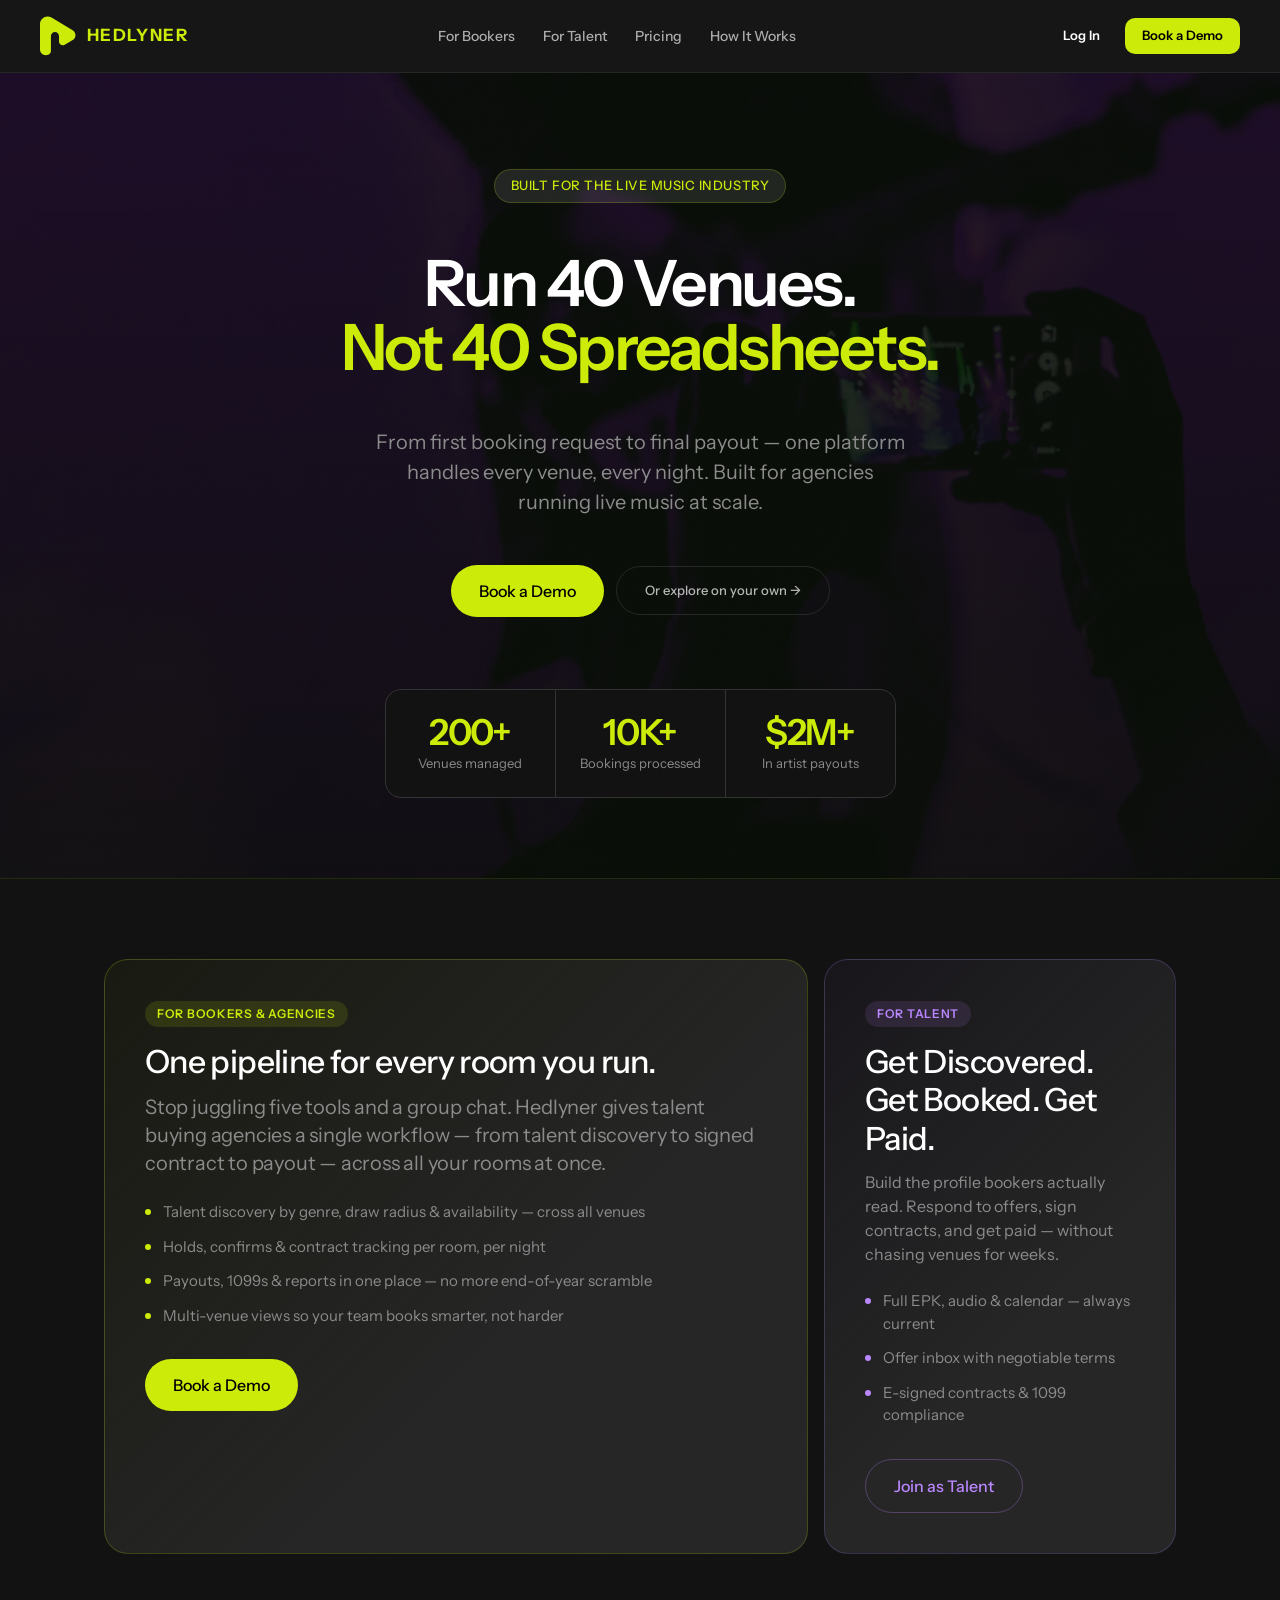
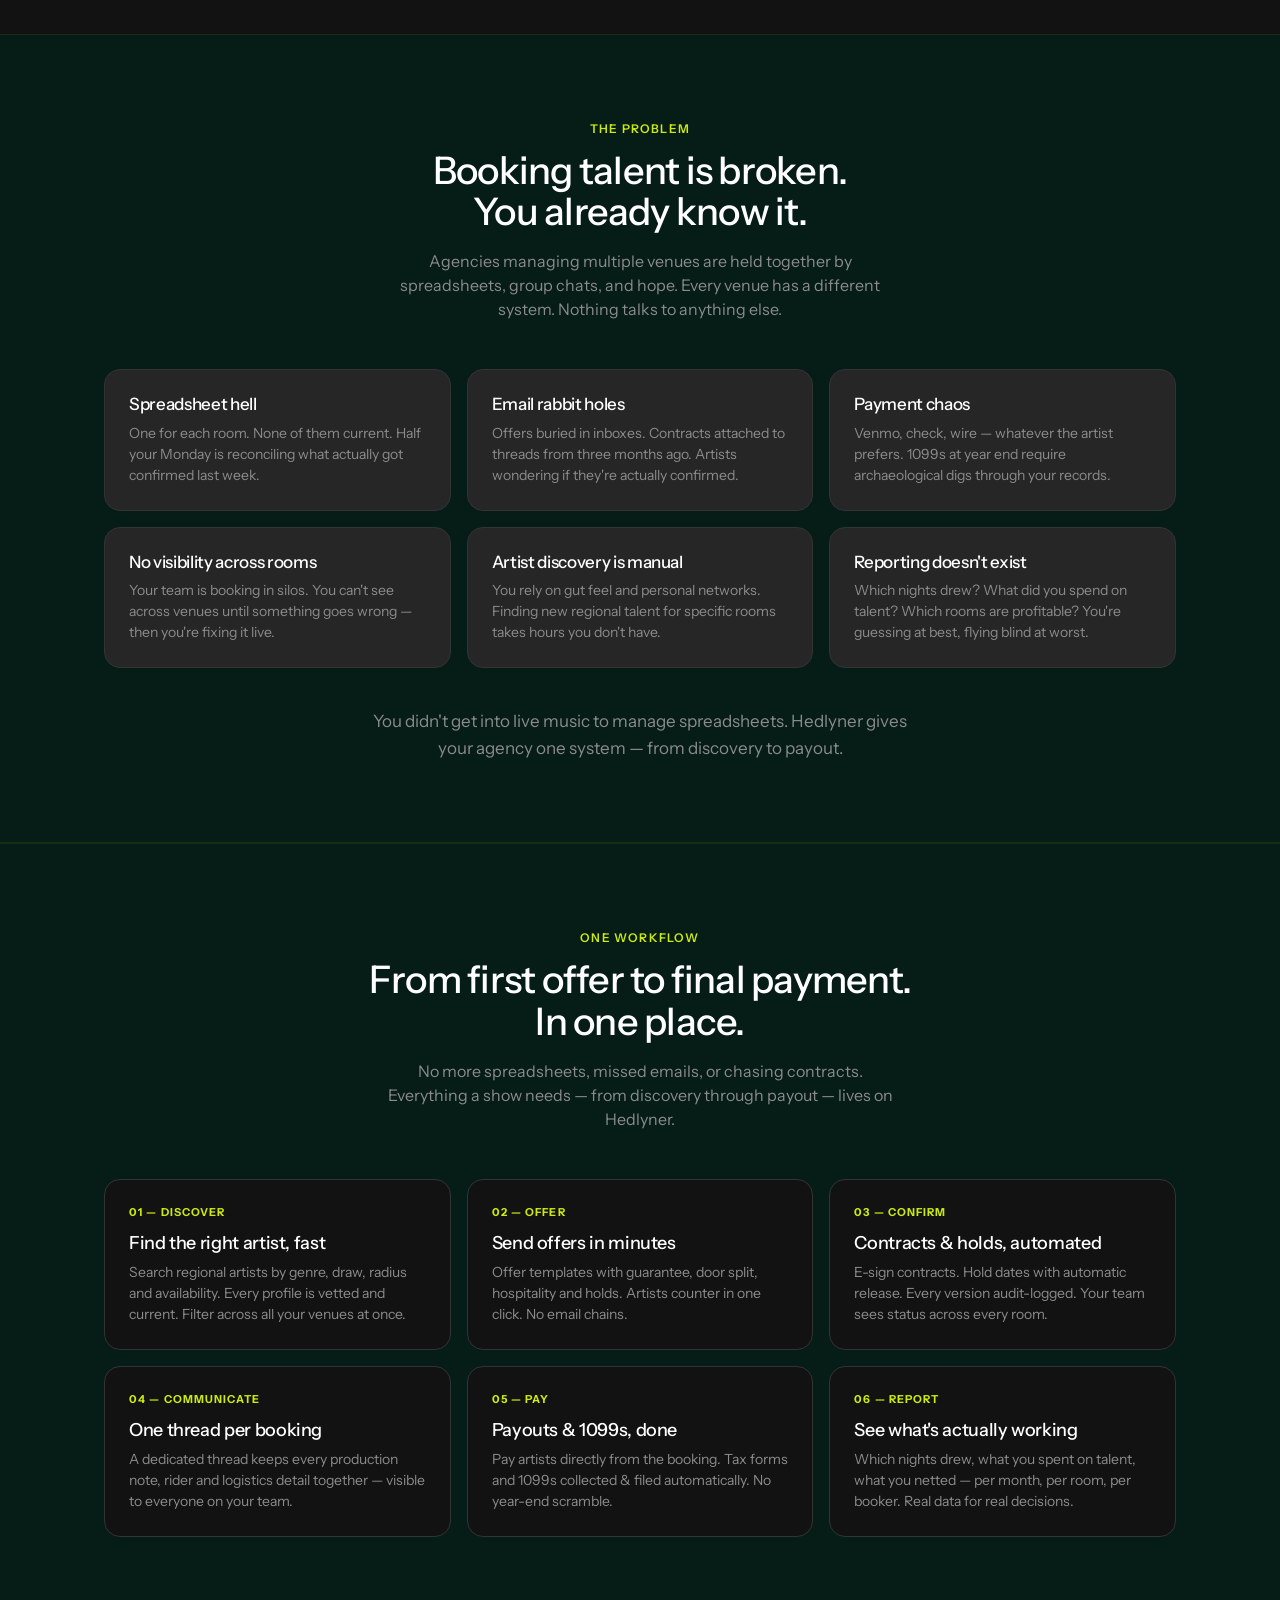
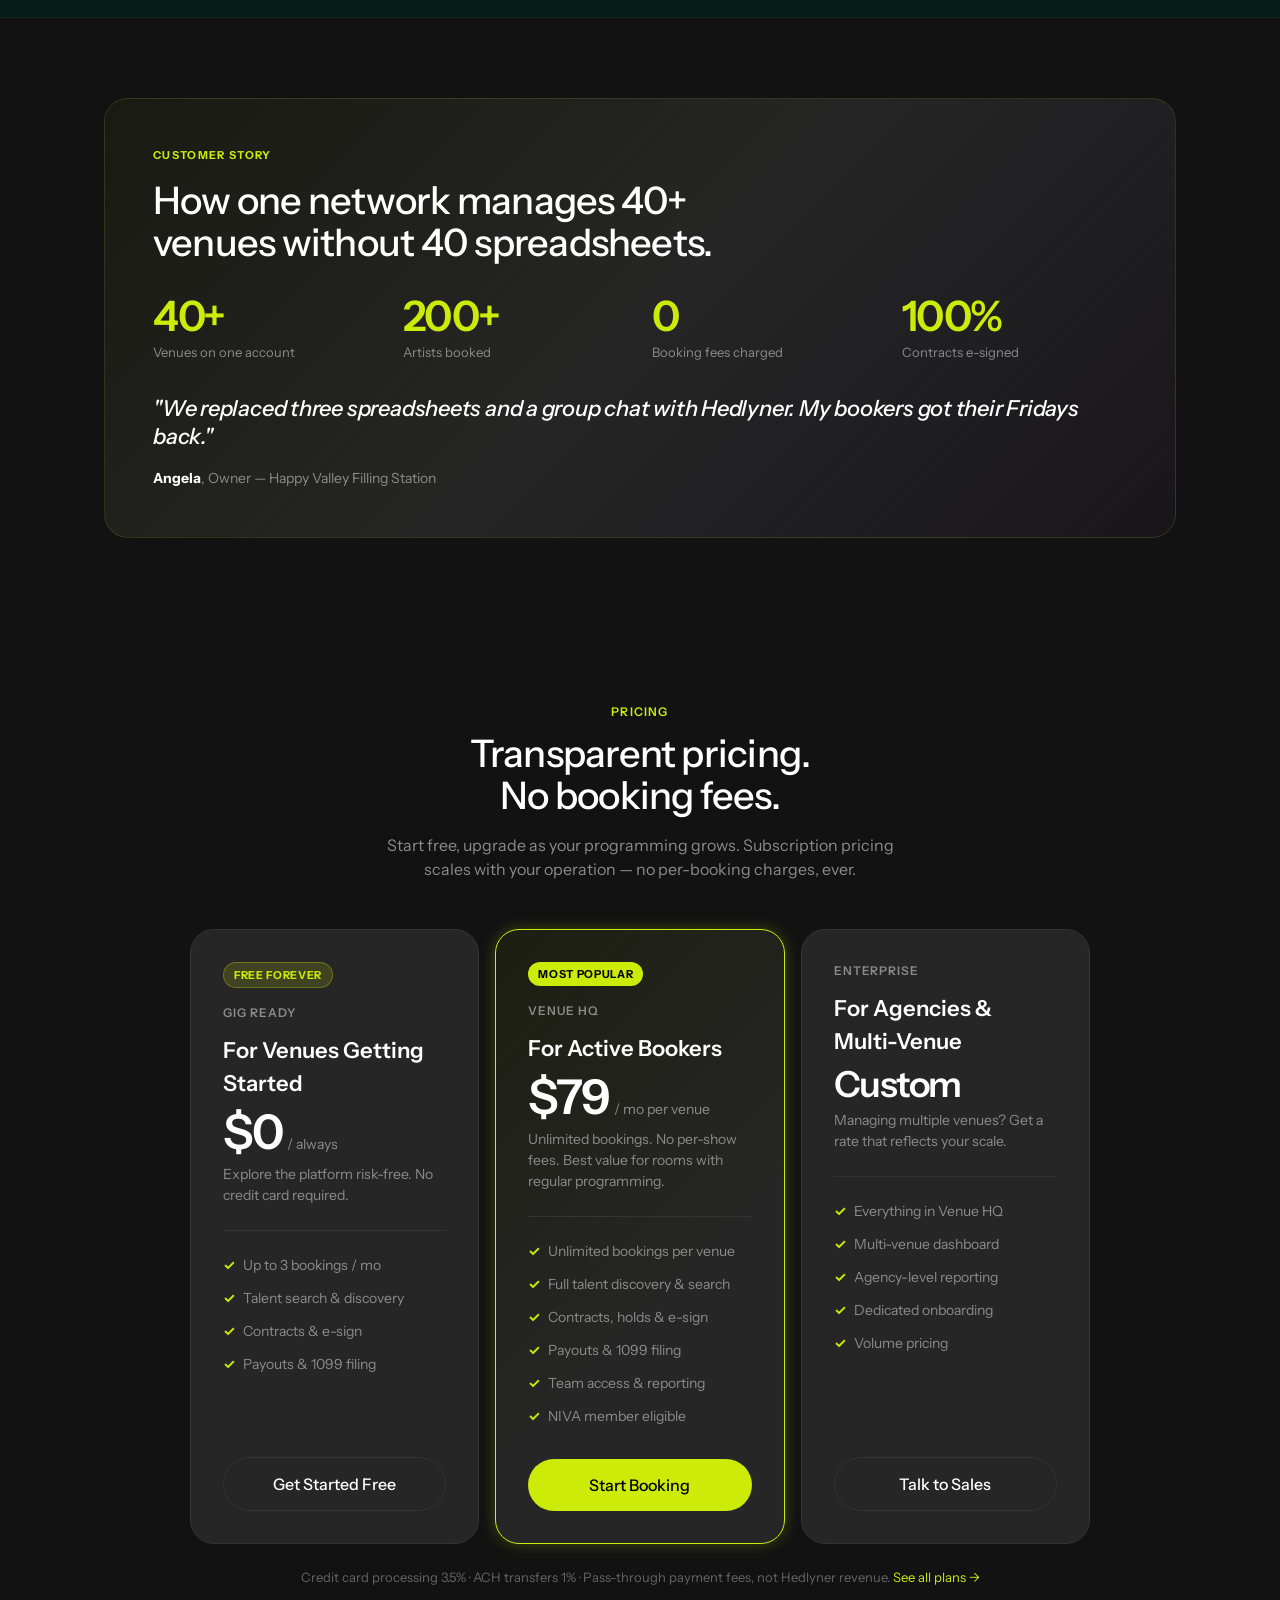
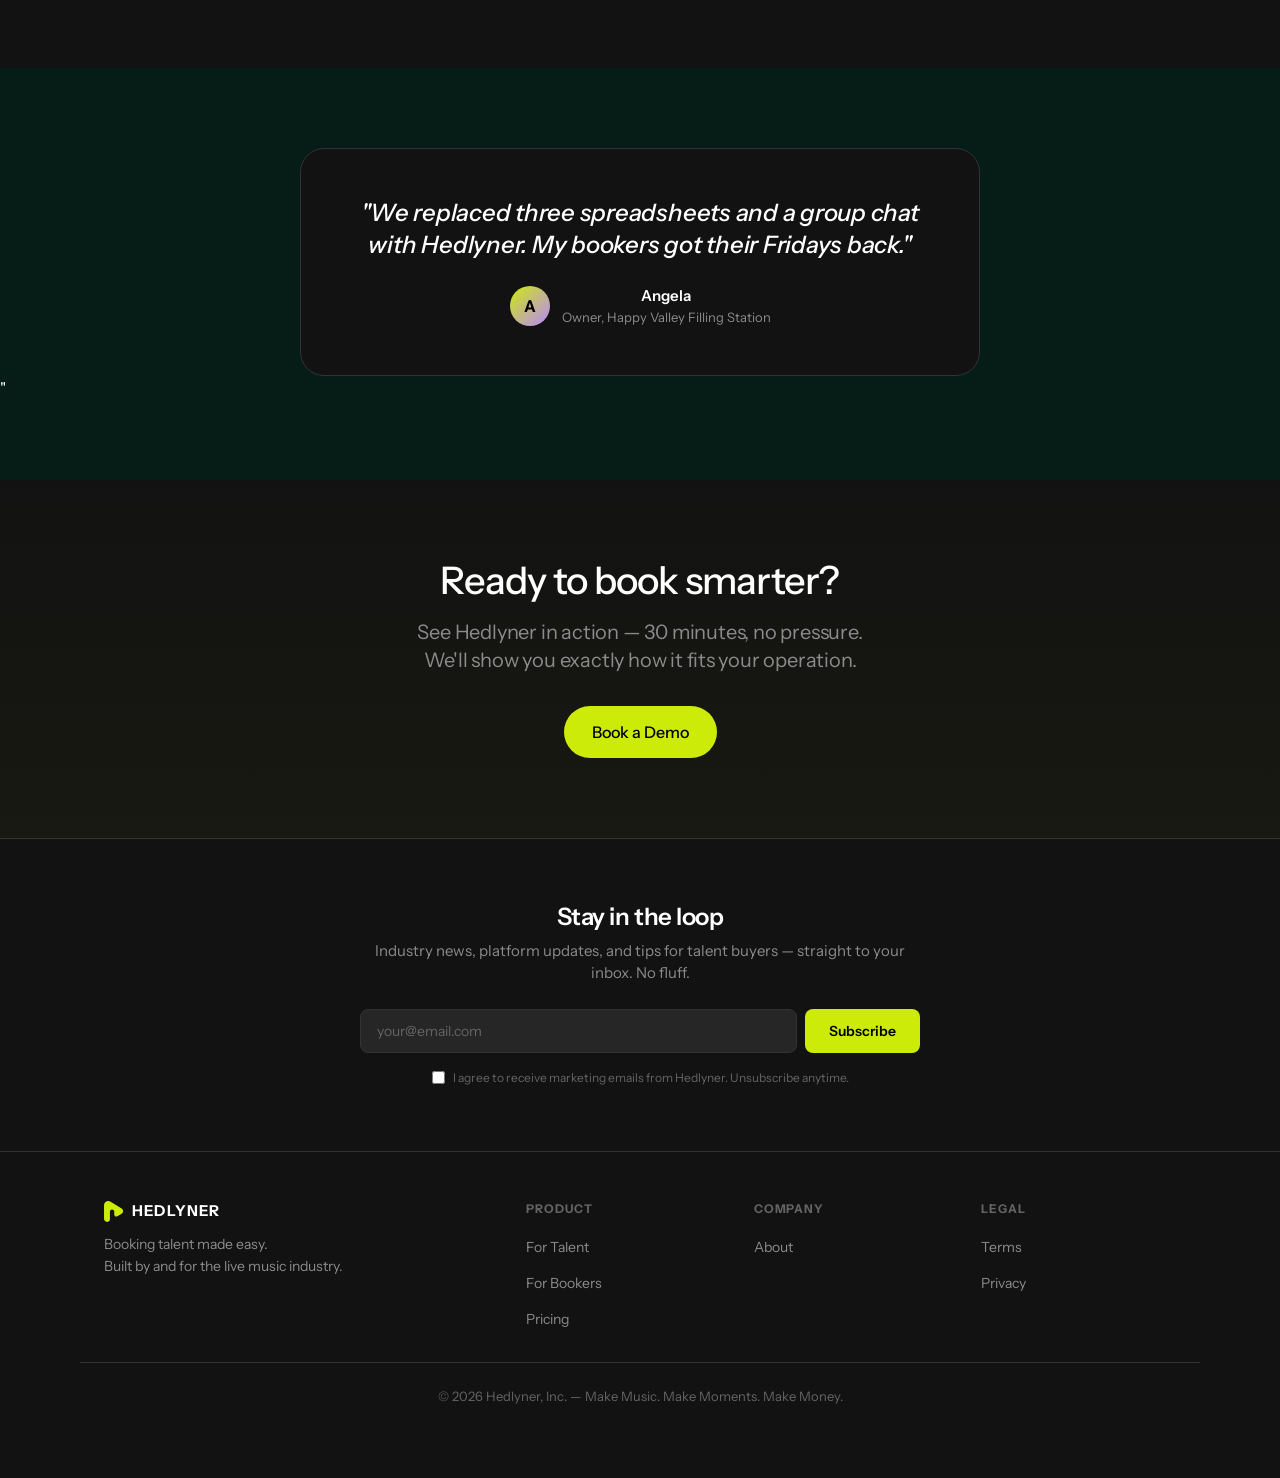
==== commit 0343350f: "Add files via upload" ====
--- a/index.html
+++ b/index.html
@@ -161,7 +161,10 @@
     /* ---- HERO ---- */
     .hero {
       padding: var(--sp-24) 0 var(--sp-20);
-      background: var(--hed-deep-green);
+      background:
+        linear-gradient(180deg, rgba(10,15,8,0.84) 0%, rgba(10,15,8,0.94) 100%),
+        url('assets/img/hero-crowd.webp') center 30% / cover no-repeat,
+        var(--hed-deep-green);
       border-bottom: 1px solid rgba(205,235,9,0.12);
     }
     .hero-inner {
--- a/assets/header.css
+++ b/assets/header.css
@@ -0,0 +1,25 @@
+/* =========================================================================
+   Hedlyner — Global Site Header
+   Single source of truth for the top nav across all marketing pages.
+========================================================================= */
+.site-header { position: sticky; top: 0; z-index: 100; background: rgba(23,23,23,0.92); backdrop-filter: blur(12px); -webkit-backdrop-filter: blur(12px); border-bottom: 1px solid #262626; font-family: 'Instrument Sans', 'Inter', ui-sans-serif, system-ui, sans-serif; }
+.site-header *, .site-header *::before, .site-header *::after { box-sizing: border-box; }
+.site-header .sh-wrap { max-width: 1280px; margin: 0 auto; padding: 0 40px; display: flex; align-items: center; justify-content: space-between; height: 72px; }
+.site-header .sh-brand { display: flex; align-items: center; gap: 10px; text-decoration: none; color: inherit; }
+.site-header .sh-brand svg { width: 26px; height: 28px; display: block; }
+.site-header .sh-brand .sh-wm { font-size: 17px; font-weight: 700; letter-spacing: 0.08em; color: #CDEB09; font-family: inherit; }
+.site-header .sh-links { display: flex; gap: 28px; font-size: 14px; font-weight: 500; color: #ACACAC; list-style: none; margin: 0; padding: 0; }
+.site-header .sh-links li { list-style: none; }
+.site-header .sh-links a { transition: color .15s ease-out; padding: 4px 0; border-bottom: 2px solid transparent; text-decoration: none; color: inherit; }
+.site-header .sh-links a:hover { color: #fff; }
+.site-header .sh-links a.active { color: #fff; border-bottom-color: #CDEB09; }
+.site-header .sh-auth { display: flex; gap: 8px; align-items: center; }
+.site-header .sh-btn { display: inline-flex; align-items: center; gap: 8px; height: 36px; padding: 0 16px; font-size: 13px; border-radius: 10px; font-weight: 600; cursor: pointer; border: 1px solid transparent; font-family: inherit; transition: all .15s cubic-bezier(0.22, 1, 0.36, 1); white-space: nowrap; text-decoration: none; }
+.site-header .sh-btn-ghost { background: transparent; color: #fff; }
+.site-header .sh-btn-ghost:hover { background: #262626; }
+.site-header .sh-btn-primary { background: #CDEB09; color: #000; }
+.site-header .sh-btn-primary:hover { background: #b8d108; }
+@media (max-width: 720px) {
+  .site-header .sh-wrap { padding: 0 20px; }
+  .site-header .sh-links { display: none; }
+}
--- a/assets/footer.css
+++ b/assets/footer.css
@@ -0,0 +1,42 @@
+/* =========================================================================
+   Hedlyner — Global Site Footer (newsletter + footer) styles
+========================================================================= */
+.site-footer, .site-footer * { box-sizing: border-box; }
+.site-footer { font-family: 'Instrument Sans', 'Inter', ui-sans-serif, system-ui, sans-serif; color: #fff; }
+
+/* Newsletter */
+.site-footer .sf-newsletter { border-top: 1px solid #333; padding: 64px 24px; background: #121212; }
+.site-footer .sf-newsletter-inner { max-width: 560px; margin: 0 auto; text-align: center; }
+.site-footer .sf-newsletter-inner h3 { font-size: 24px; font-weight: 600; margin: 0 0 8px; color: #fff; letter-spacing: -0.02em; }
+.site-footer .sf-newsletter-inner p { font-size: 15px; color: #8B8B8B; margin: 0 0 24px; line-height: 1.5; }
+.site-footer .sf-form { display: flex; gap: 8px; flex-wrap: wrap; justify-content: center; }
+.site-footer .sf-form input[type="email"] { flex: 1; min-width: 220px; background: #262626; color: #fff; border: 1px solid #333; border-radius: 8px; padding: 0 16px; height: 44px; font-size: 14px; font-family: inherit; outline: none; transition: border-color .2s; }
+.site-footer .sf-form input[type="email"]:focus { border-color: #CDEB09; }
+.site-footer .sf-form input[type="email"]::placeholder { color: #646464; }
+.site-footer .sf-form button { height: 44px; padding: 0 24px; background: #CDEB09; color: #000; border: none; border-radius: 8px; font-family: inherit; font-weight: 600; font-size: 14px; cursor: pointer; transition: opacity .2s; white-space: nowrap; }
+.site-footer .sf-form button:hover { opacity: 0.88; }
+.site-footer .sf-consent { font-size: 12px; color: #646464; margin-top: 16px; display: flex; align-items: flex-start; gap: 8px; justify-content: center; text-align: left; }
+.site-footer .sf-consent input[type="checkbox"] { margin-top: 2px; flex-shrink: 0; accent-color: #CDEB09; }
+.site-footer .sf-msg { margin-top: 16px; font-size: 14px; display: none; }
+.site-footer .sf-msg.success { color: #CDEB09; display: block; }
+.site-footer .sf-msg.error { color: #E23453; display: block; }
+
+/* Footer */
+.site-footer .sf-foot { border-top: 1px solid #333; padding: 48px 0; background: #121212; }
+.site-footer .sf-foot-inner { display: grid; grid-template-columns: 2fr 1fr 1fr 1fr; gap: 32px; max-width: 1120px; margin: 0 auto; padding: 0 24px; }
+.site-footer .sf-brand a { display: flex; align-items: center; gap: 8px; margin-bottom: 12px; text-decoration: none; }
+.site-footer .sf-brand svg { width: 20px; height: 21px; display: block; }
+.site-footer .sf-brand .sf-wm { font-family: inherit; font-weight: 700; font-size: 15px; letter-spacing: 0.08em; text-transform: uppercase; color: #fff; }
+.site-footer .sf-brand p { font-size: 14px; color: #8B8B8B; line-height: 1.55; margin: 0; }
+.site-footer .sf-col h5 { font-size: 12px; font-weight: 700; letter-spacing: 0.08em; text-transform: uppercase; color: #646464; margin: 0 0 16px; }
+.site-footer .sf-col ul { list-style: none; display: flex; flex-direction: column; gap: 12px; margin: 0; padding: 0; }
+.site-footer .sf-col ul li { list-style: none; }
+.site-footer .sf-col ul a { font-size: 14px; color: #8B8B8B; text-decoration: none; transition: color .2s; }
+.site-footer .sf-col ul a:hover { color: #fff; }
+.site-footer .sf-bottom { text-align: center; padding: 24px; border-top: 1px solid #333; margin: 32px auto 0; max-width: 1120px; }
+.site-footer .sf-bottom p { font-size: 13px; color: #646464; margin: 0; }
+
+@media (max-width: 720px) {
+  .site-footer .sf-foot-inner { grid-template-columns: 1fr; gap: 32px; }
+  .site-footer .sf-newsletter { padding: 48px 20px; }
+}
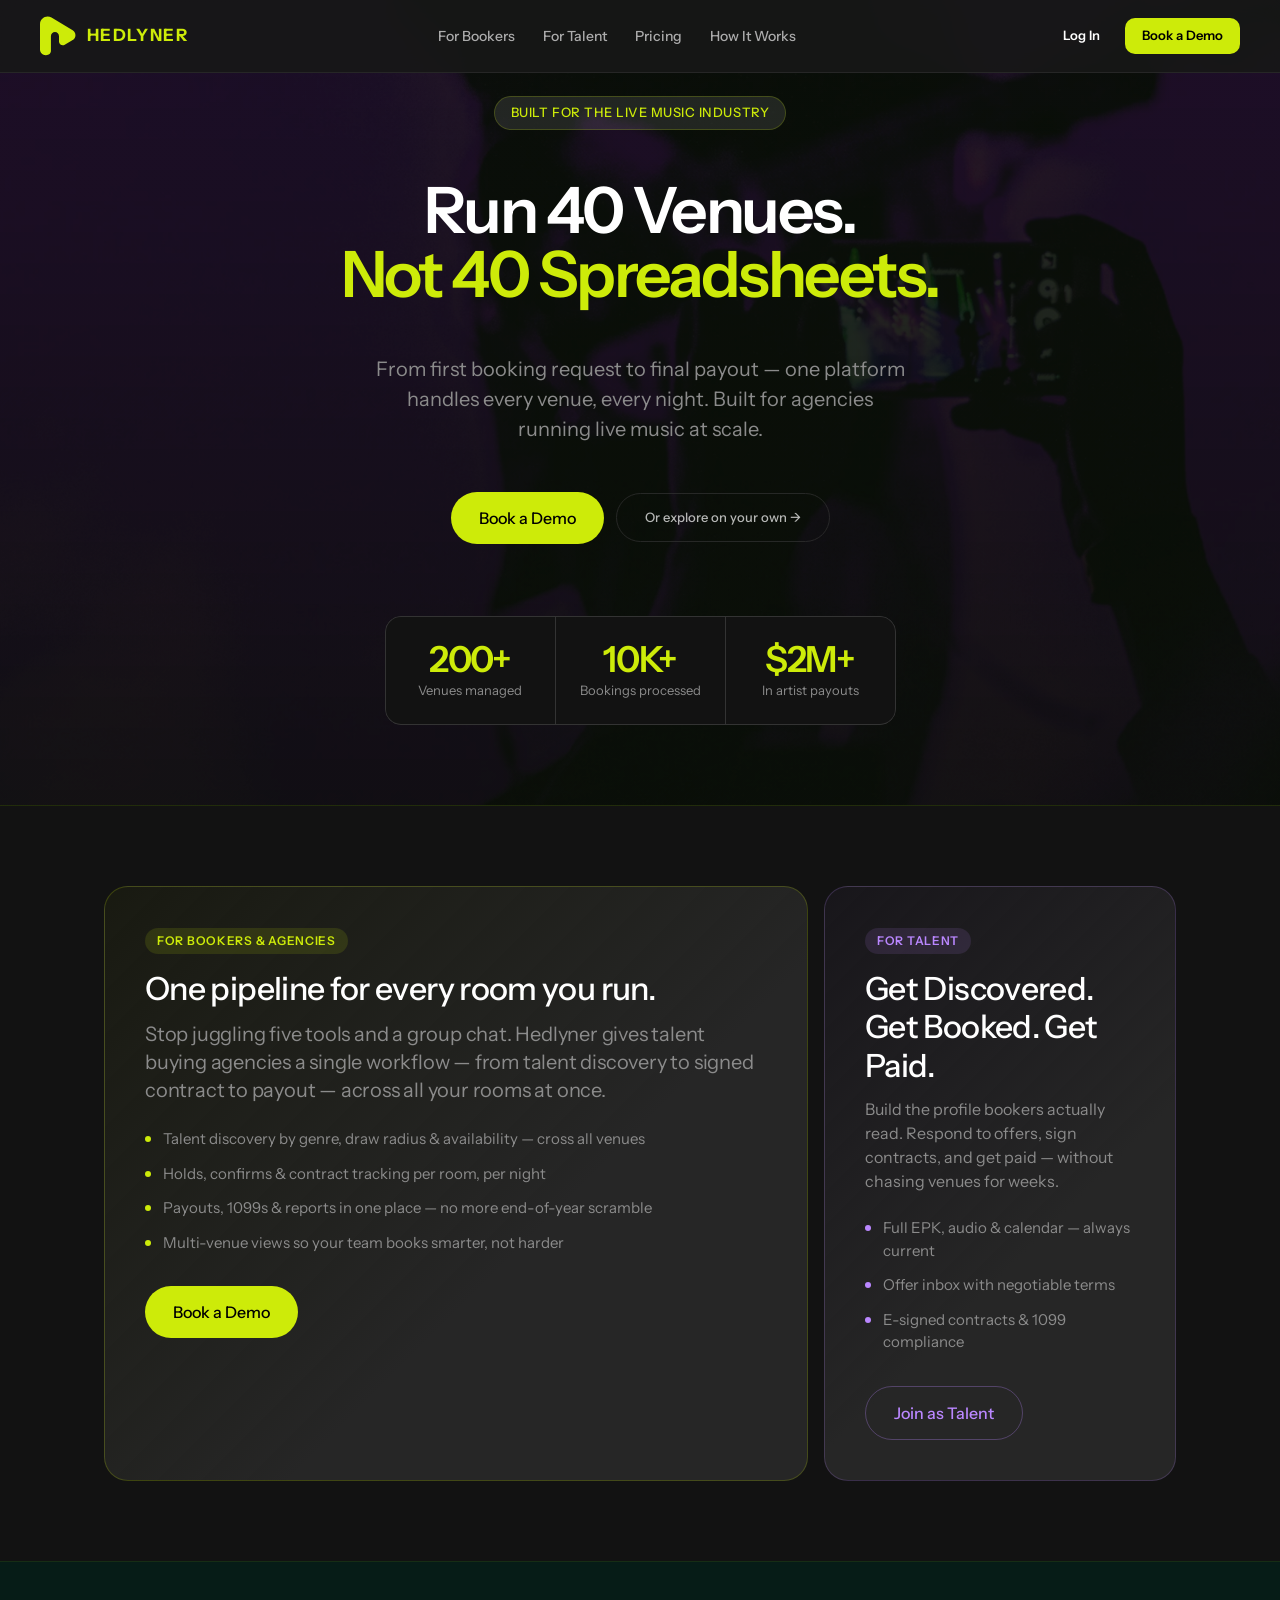
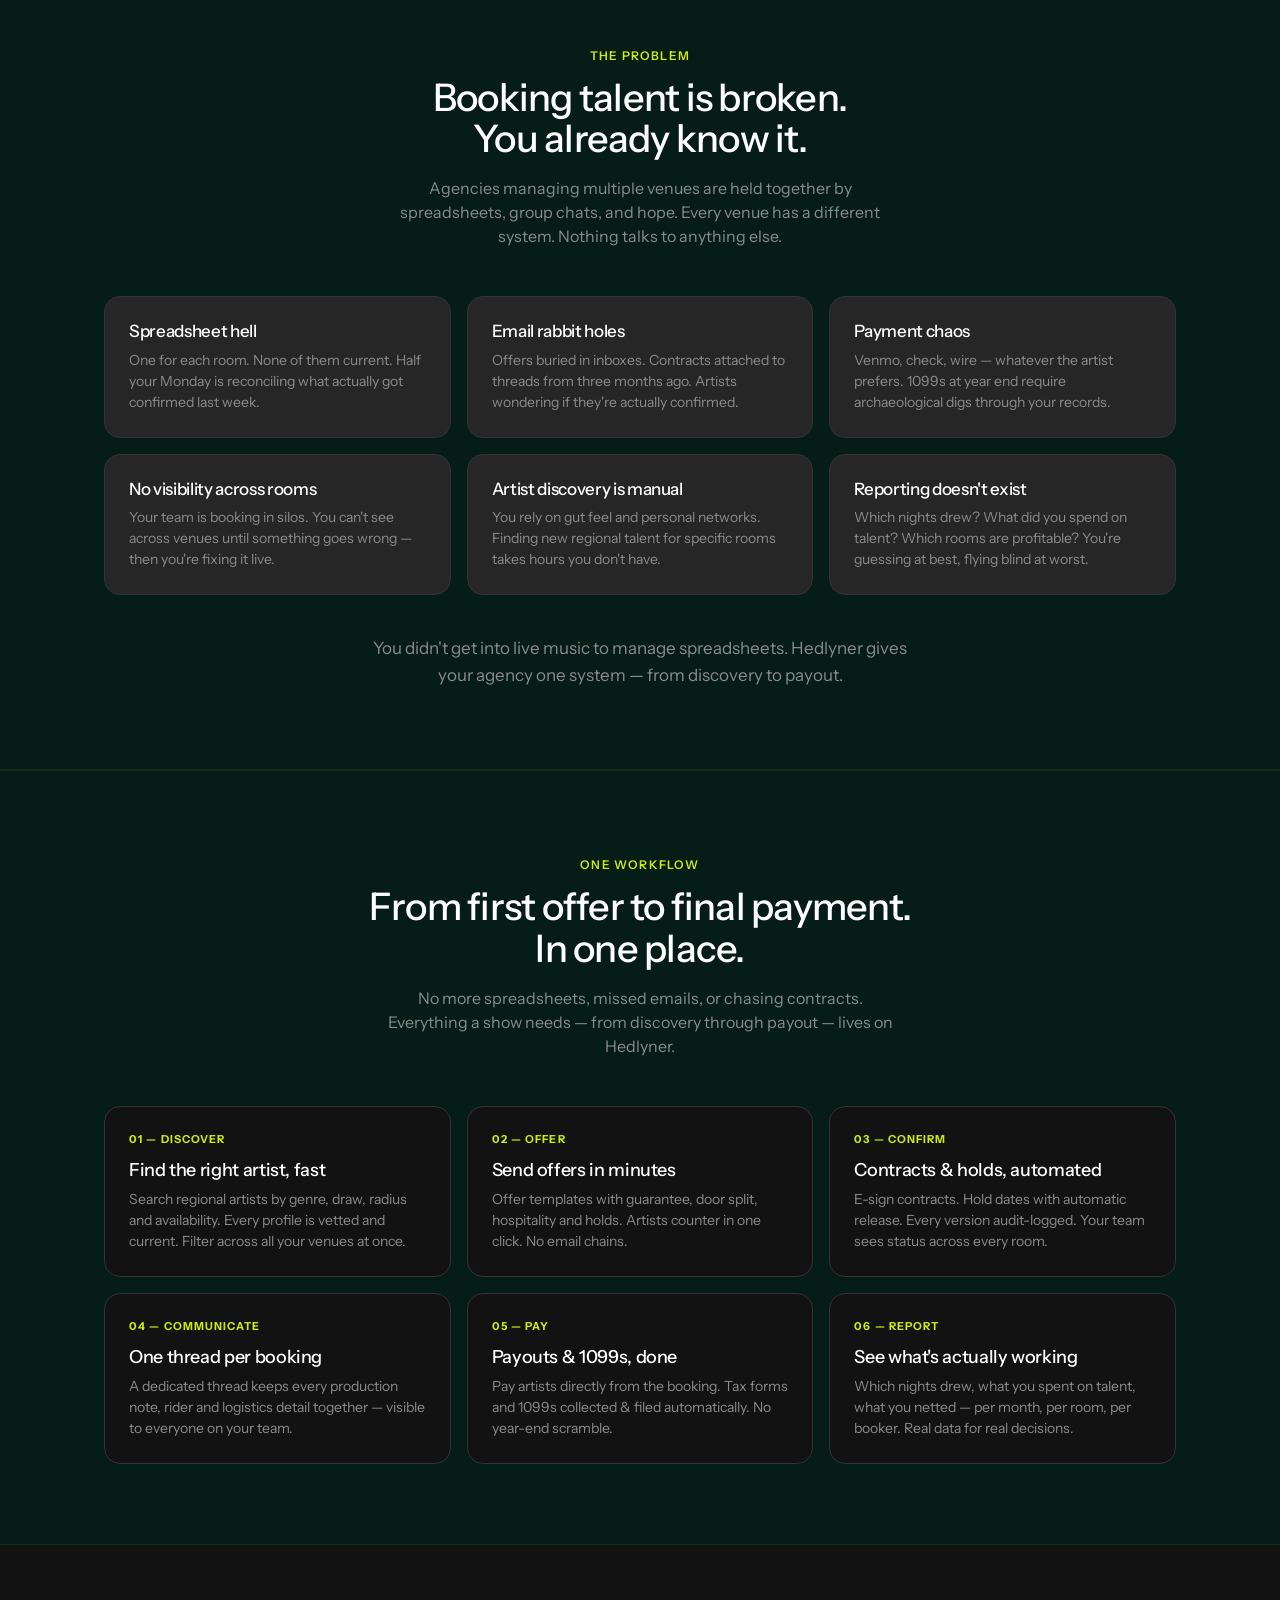
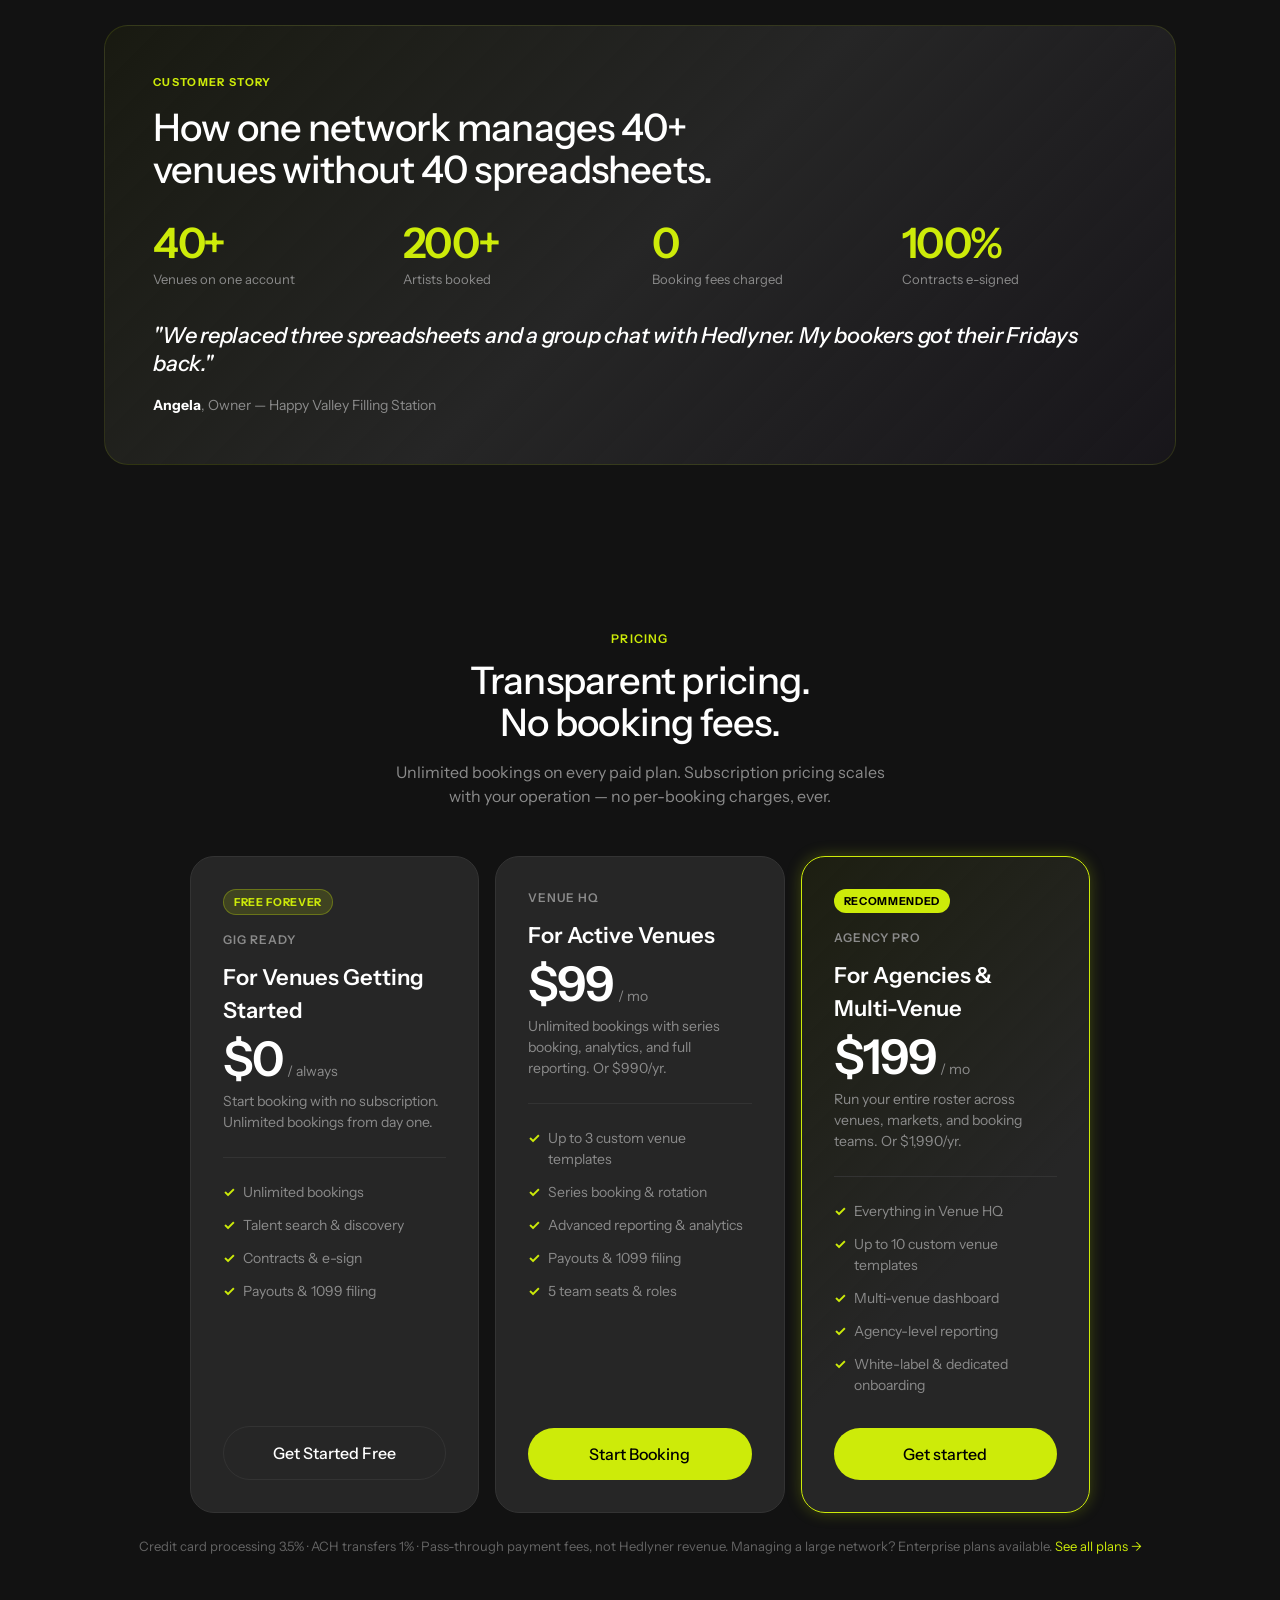
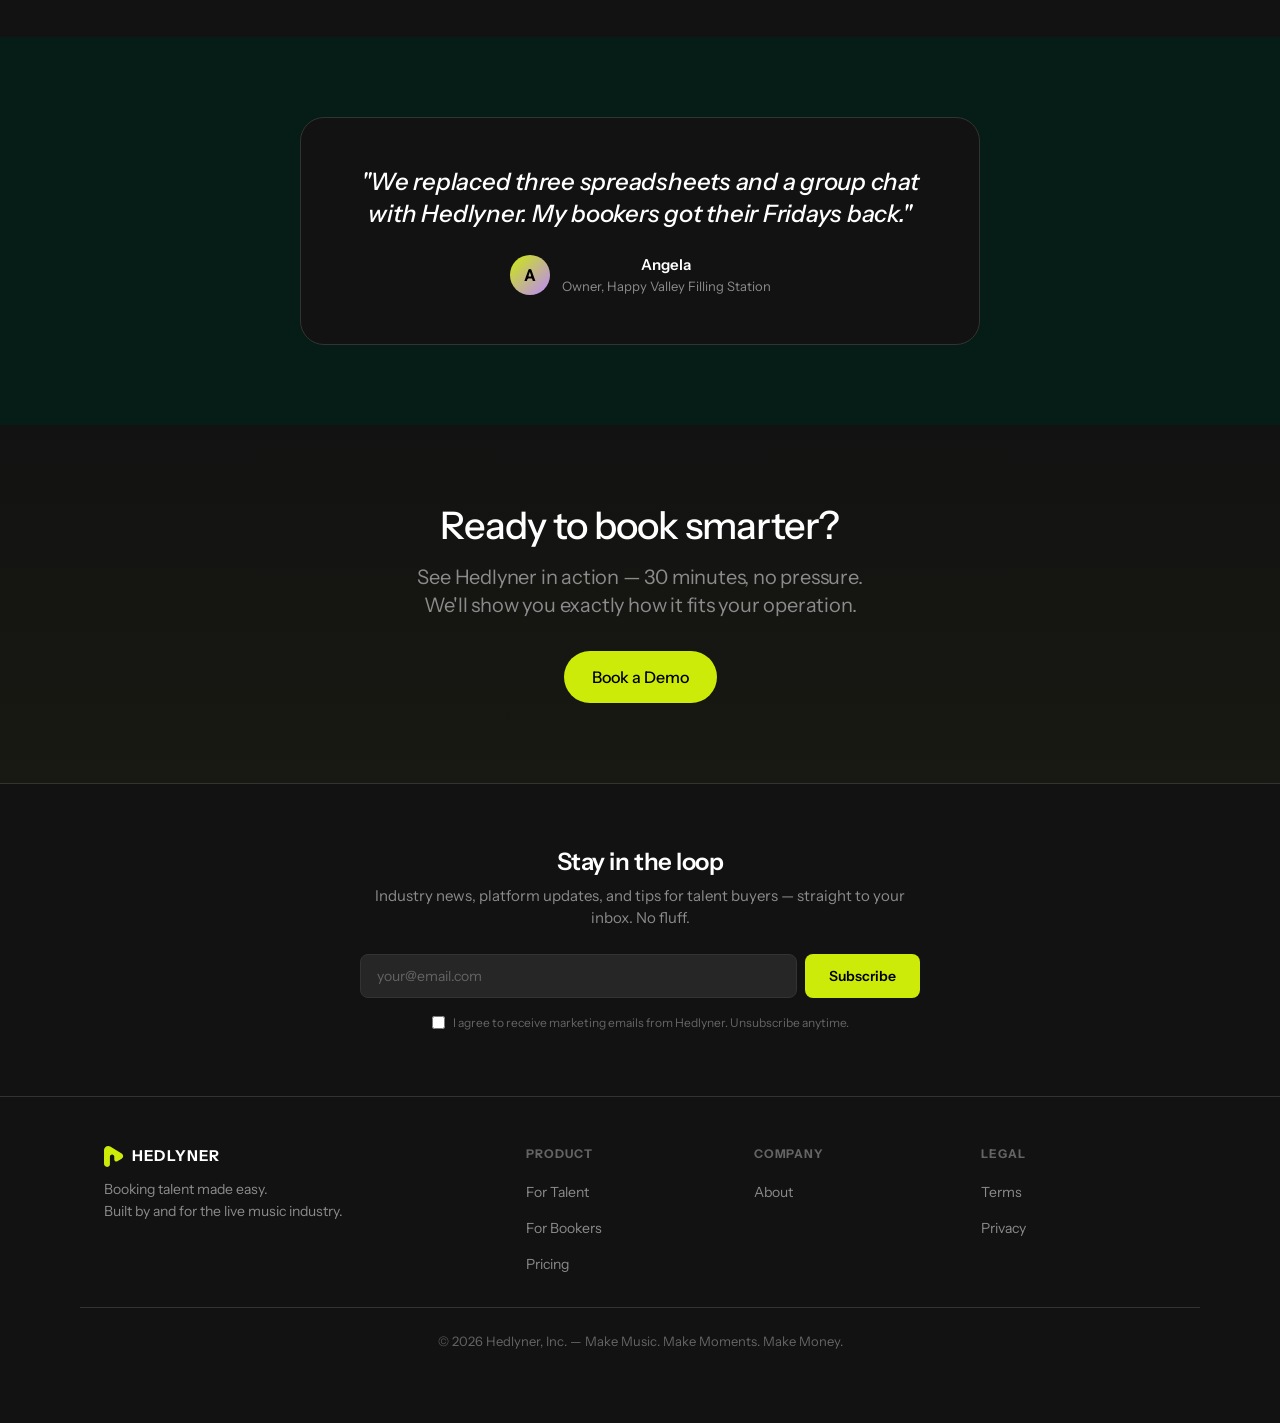
==== commit 2086d308: "Home pricing: update to $99/$199, unlimited Free bookings, Agency Pro recommended" ====
--- a/index.html
+++ b/index.html
@@ -1,781 +1,781 @@
 <!DOCTYPE html>
 <html lang="en">
 <head>
-  <meta charset="UTF-8">
-  <meta name="viewport" content="width=device-width, initial-scale=1.0">
-  <title>Hedlyner — Built for Talent Buyers</title>
-  <link rel="preconnect" href="https://fonts.googleapis.com">
-  <link rel="preconnect" href="https://fonts.gstatic.com" crossorigin>
-  <link href="https://fonts.googleapis.com/css2?family=Instrument+Sans:wght@400;500;600;700&family=Inter:wght@300;400;500;600;700&display=swap" rel="stylesheet">
-  <style>
-    /* =========================================================================
-       Hedlyner Design System — Colors & Type
-       Source: colors_and_type.css (Design System project 094ac0e8)
-    ========================================================================= */
-    :root {
-      --hed-lime: #CDEB09;
-      --hed-violet: #BA87FF;
-      --hed-green: #C9CD00;
-      --hed-yellow: #D8B500;
-      --hed-orange: #CB9B1F;
-      --hed-mauve: #E0939C;
-      --hed-pink: #D47EBF;
-      --hed-deep-green: #061C17;
-      --hed-purple: #BF80FF;
-      --neutral-0: #FFFFFF;
-      --neutral-100: #F5F5F5;
-      --neutral-200: #DEDEDE;
-      --neutral-300: #ACACAC;
-      --neutral-400: #8B8B8B;
-      --neutral-500: #646464;
-      --neutral-600: #464646;
-      --neutral-700: #333333;
-      --neutral-800: #262626;
-      --neutral-900: #121212;
-      --neutral-1000: #000000;
-      --success: #198754;
-      --warning: #D8B500;
-      --destructive: #E23453;
-      --info: #016FD0;
-      --white-10: rgba(255,255,255,0.10);
-      --white-20: rgba(255,255,255,0.20);
-      --white-40: rgba(255,255,255,0.40);
-      --white-60: rgba(255,255,255,0.60);
-      --white-80: rgba(255,255,255,0.80);
-      --black-10: rgba(0,0,0,0.10);
-      --black-20: rgba(0,0,0,0.20);
-      --black-40: rgba(0,0,0,0.40);
-      --black-60: rgba(0,0,0,0.60);
-      --black-80: rgba(0,0,0,0.80);
-      --bg: var(--neutral-900);
-      --bg-elevated: var(--neutral-800);
-      --bg-input: var(--neutral-800);
-      --bg-muted: var(--neutral-700);
-      --bg-hover: var(--neutral-800);
-      --fg: var(--neutral-0);
-      --fg-muted: var(--neutral-400);
-      --fg-subtle: var(--neutral-500);
-      --fg-on-lime: var(--neutral-1000);
-      --border: var(--neutral-700);
-      --border-hover: var(--neutral-600);
-      --ring: var(--hed-lime);
-      --primary: var(--hed-lime);
-      --primary-fg: var(--neutral-1000);
-      --radius-xs: 4px;
-      --radius-sm: 8px;
-      --radius: 12px;
-      --radius-lg: 16px;
-      --radius-xl: 24px;
-      --radius-2xl: 40px;
-      --radius-hero: 60px;
-      --radius-full: 9999px;
-      --shadow-soft: 0 2px 8px -2px rgba(0,0,0,0.10), 0 4px 16px -8px rgba(0,0,0,0.10);
-      --shadow-card: 0 15px 35px rgba(103,110,118,0.08), 0 5px 15px rgba(0,0,0,0.12);
-      --shadow-lime: 0 0 15px rgba(205,235,9,0.25);
-      --shadow-lime-lg: 0 0 0 8px rgba(193,232,0,0), 0 0 30px rgba(193,232,0,0.6);
-      --sp-1: 4px; --sp-2: 8px; --sp-3: 12px; --sp-4: 16px; --sp-5: 20px;
-      --sp-6: 24px; --sp-8: 32px; --sp-10: 40px; --sp-12: 48px; --sp-16: 64px;
-      --sp-20: 80px; --sp-24: 96px;
-      --ease-out: cubic-bezier(0.22, 1, 0.36, 1);
-      --dur: 200ms;
-      --font-sans: 'Instrument Sans', 'Inter', ui-sans-serif, system-ui, sans-serif;
-      --font-display: 'Instrument Sans', 'Inter', ui-sans-serif, system-ui, sans-serif;
-    }
-
-    *, *::before, *::after { box-sizing: border-box; margin: 0; padding: 0; }
-
-    html { scroll-behavior: smooth; }
-
-    body {
-      font-family: var(--font-sans);
-      background: var(--bg);
-      color: var(--fg);
-      line-height: 1.5;
-      -webkit-font-smoothing: antialiased;
-    }
-
-    /* ---- TYPOGRAPHY ---- */
-    .hed-display {
-      font-family: var(--font-display);
-      font-weight: 500;
-      font-size: clamp(40px, 6vw, 56px);
-      line-height: 1.0;
-      letter-spacing: -0.04em;
-    }
-    h1, .h1 { font-family: var(--font-display); font-weight: 500; font-size: clamp(32px, 5vw, 44px); line-height: 1.10; letter-spacing: -0.04em; }
-    h2, .h2 { font-family: var(--font-display); font-weight: 500; font-size: clamp(28px, 4vw, 38px); line-height: 1.10; letter-spacing: -0.02em; }
-    h3, .h3 { font-family: var(--font-display); font-weight: 500; font-size: clamp(22px, 3vw, 32px); line-height: 1.20; letter-spacing: -0.02em; }
-    h4, .h4 { font-family: var(--font-display); font-weight: 500; font-size: 26px; line-height: 1.20; letter-spacing: -0.02em; }
-    p, .body { font-size: 16px; line-height: 1.5; color: var(--fg-muted); }
-    .body-lg { font-size: 20px; line-height: 1.4; letter-spacing: -0.01em; color: var(--fg-muted); }
-    .body-sm { font-size: 14px; line-height: 1.4; color: var(--fg-muted); }
-    .caption { font-size: 12px; line-height: 1.35; letter-spacing: 0.01em; color: var(--fg-subtle); }
-    .text-lime { color: var(--hed-lime); }
-    .text-violet { color: var(--hed-violet); }
-    .text-fg { color: var(--fg); }
-
-    /* ---- LAYOUT ---- */
-    .container { max-width: 1120px; margin: 0 auto; padding: 0 var(--sp-6); }
-    section { padding: var(--sp-20) 0; }
-
-    /* ---- BUTTONS ---- */
-    .btn {
-      display: inline-flex; align-items: center; gap: var(--sp-2);
-      font-family: var(--font-sans); font-weight: 500; font-size: 16px;
-      border: none; cursor: pointer; text-decoration: none;
-      transition: all var(--dur) var(--ease-out);
-      border-radius: var(--radius-full);
-      padding: 14px 28px;
-      white-space: nowrap;
-    }
-    .btn-primary {
-      background: var(--hed-lime); color: var(--fg-on-lime);
-    }
-    .btn-primary:hover { box-shadow: var(--shadow-lime-lg); transform: translateY(-1px); }
-    .btn-violet {
-      background: var(--hed-violet); color: var(--neutral-1000);
-    }
-    .btn-violet:hover { opacity: 0.9; transform: translateY(-1px); }
-    .btn-outline {
-      background: transparent; color: var(--fg);
-      border: 1px solid var(--border);
-    }
-    .btn-outline:hover { border-color: var(--border-hover); background: var(--bg-elevated); }
-
-    /* ---- NAV ---- */
-    .wrap{max-width:1280px;margin:0 auto;padding:0 40px;}
-    nav{position:sticky;top:0;z-index:100;background:rgba(23,23,23,0.92);backdrop-filter:blur(12px);border-bottom:1px solid #262626;}
-    .navbar{display:flex;align-items:center;justify-content:space-between;height:72px;}
-    .brand{display:flex;align-items:center;gap:10px;}
-    .brand img{width:26px;height:28px;}
-    .brand .wm{font-size:17px;font-weight:700;letter-spacing:0.08em;color:#CDEB09;}
-    .nav-links{display:flex;gap:28px;font-size:14px;font-weight:500;color:#ACACAC;list-style:none;}
-    .nav-links a{transition:color .15s;padding:4px 0;border-bottom:2px solid transparent;text-decoration:none;color:inherit;}
-    .nav-links a:hover{color:#fff;}
-    .nav-links a.active{color:#fff;border-bottom-color:#CDEB09;}
-    .nav-auth{display:flex;gap:8px;align-items:center;}
-    .btn-sm{height:36px;padding:0 16px;font-size:13px;}
-    .btn-ghost{background:transparent;color:#fff;border:1px solid transparent;border-radius:10px;font-weight:600;display:inline-flex;align-items:center;gap:8px;cursor:pointer;font-family:inherit;transition:all .15s var(--ease-out);white-space:nowrap;text-decoration:none;}
-    .btn-ghost:hover{background:#262626;}
-
-    /* ---- HERO ---- */
-    .hero {
-      padding: var(--sp-24) 0 var(--sp-20);
-      background:
-        linear-gradient(180deg, rgba(10,15,8,0.84) 0%, rgba(10,15,8,0.94) 100%),
-        url('assets/img/hero-crowd.webp') center 30% / cover no-repeat,
-        var(--hed-deep-green);
-      border-bottom: 1px solid rgba(205,235,9,0.12);
-    }
-    .hero-inner {
-      display: grid; grid-template-columns: 1fr; gap: var(--sp-12);
-      max-width: 1120px; margin: 0 auto; padding: 0 var(--sp-6);
-      text-align: center;
-    }
-    .hero-eyebrow {
-      display: inline-flex; align-items: center; gap: var(--sp-2);
-      background: var(--white-10); border: 1px solid rgba(205,235,9,0.2);
-      border-radius: var(--radius-full); padding: 6px 16px;
-      font-size: 13px; font-weight: 500; letter-spacing: 0.04em;
-      text-transform: uppercase; color: var(--hed-lime);
-      margin: 0 auto;
-    }
-    .hero h1 {
-      font-size: clamp(40px, 7vw, 64px); font-weight: 600;
-      line-height: 1.0; letter-spacing: -0.04em;
-      color: var(--fg);
-    }
-    .hero h1 em { font-style: normal; color: var(--hed-lime); }
-    .hero-sub {
-      font-size: clamp(16px, 2vw, 20px); line-height: 1.5;
-      color: var(--fg-muted); max-width: 540px; margin: 0 auto;
-    }
-    .hero-ctas {
-      display: flex; align-items: center; justify-content: center;
-      gap: var(--sp-3); flex-wrap: wrap;
-    }
-    .hero-stats {
-      display: grid; grid-template-columns: repeat(3, 1fr);
-      gap: 1px; background: var(--border);
-      border: 1px solid var(--border); border-radius: var(--radius-lg);
-      overflow: hidden; max-width: 640px; margin: var(--sp-6) auto 0;
-    }
-    .stat-cell {
-      background: var(--neutral-900); padding: var(--sp-6);
-      text-align: center;
-    }
-    .stat-num {
-      font-family: var(--font-display); font-size: 36px; font-weight: 600;
-      letter-spacing: -0.03em; color: var(--hed-lime); line-height: 1;
-    }
-    .stat-label { font-size: 13px; color: var(--fg-muted); margin-top: 4px; }
-
-    /* ---- PERSONA SPLIT ---- */
-    .persona-split {
-      display: grid; grid-template-columns: 2fr 1fr;
-      gap: var(--sp-4);
-    }
-    .persona-card {
-      border-radius: var(--radius-xl);
-      border: 1px solid var(--border);
-      padding: var(--sp-10);
-      background: var(--bg-elevated);
-      transition: border-color var(--dur);
-    }
-    .persona-card:hover { border-color: var(--border-hover); }
-    .persona-card.booker {
-      border-color: rgba(205,235,9,0.2);
-      background: linear-gradient(135deg, rgba(205,235,9,0.04) 0%, var(--bg-elevated) 60%);
-    }
-    .persona-card.artist {
-      border-color: rgba(186,135,255,0.2);
-      background: linear-gradient(135deg, rgba(186,135,255,0.04) 0%, var(--bg-elevated) 60%);
-    }
-    .persona-badge {
-      display: inline-flex; align-items: center;
-      border-radius: var(--radius-full); padding: 4px 12px;
-      font-size: 12px; font-weight: 600; letter-spacing: 0.06em;
-      text-transform: uppercase; margin-bottom: var(--sp-4);
-    }
-    .persona-badge.booker { background: rgba(205,235,9,0.12); color: var(--hed-lime); }
-    .persona-badge.artist { background: rgba(186,135,255,0.12); color: var(--hed-violet); }
-    .persona-card h3 { color: var(--fg); margin-bottom: var(--sp-3); }
-    .persona-card p { margin-bottom: var(--sp-6); }
-    .feature-list { list-style: none; display: flex; flex-direction: column; gap: var(--sp-3); }
-    .feature-list li {
-      display: flex; align-items: flex-start; gap: var(--sp-3);
-      font-size: 15px; color: var(--fg-muted);
-    }
-    .feature-list li::before {
-      content: '';
-      display: inline-block; width: 6px; height: 6px;
-      border-radius: 50%; margin-top: 8px; flex-shrink: 0;
-    }
-    .booker .feature-list li::before { background: var(--hed-lime); }
-    .artist .feature-list li::before { background: var(--hed-violet); }
-    .persona-cta { margin-top: var(--sp-8); }
-
-    /* ---- SECTION HEADER ---- */
-    .section-header { text-align: center; margin-bottom: var(--sp-12); }
-    .section-eyebrow {
-      display: inline-block; font-size: 12px; font-weight: 600;
-      letter-spacing: 0.1em; text-transform: uppercase;
-      color: var(--hed-lime); margin-bottom: var(--sp-3);
-    }
-    .section-header h2 { color: var(--fg); margin-bottom: var(--sp-4); }
-    .section-header p { max-width: 520px; margin: 0 auto; }
-
-    /* ---- HOW IT WORKS ---- */
-    .how-it-works { background: var(--hed-deep-green); border-top: 1px solid rgba(205,235,9,0.08); border-bottom: 1px solid rgba(205,235,9,0.08); }
-    .steps-grid {
-      display: grid; grid-template-columns: repeat(3, 1fr);
-      gap: var(--sp-4);
-    }
-    .step-card {
-      background: var(--neutral-900); border: 1px solid var(--border);
-      border-radius: var(--radius-lg); padding: var(--sp-6);
-      transition: border-color var(--dur);
-    }
-    .step-card:hover { border-color: rgba(205,235,9,0.2); }
-    .step-num {
-      font-size: 11px; font-weight: 700; letter-spacing: 0.1em;
-      text-transform: uppercase; color: var(--hed-lime);
-      margin-bottom: var(--sp-3);
-    }
-    .step-card h4 { color: var(--fg); margin-bottom: var(--sp-2); font-size: 18px; }
-    .step-card p { font-size: 14px; }
-
-    /* ---- FEATURE GRID ---- */
-    .feature-grid {
-      display: grid; grid-template-columns: repeat(3, 1fr);
-      gap: var(--sp-4);
-    }
-    .feature-item {
-      background: var(--bg-elevated); border: 1px solid var(--border);
-      border-radius: var(--radius-lg); padding: var(--sp-6);
-    }
-    .feature-icon {
-      width: 40px; height: 40px;
-      background: rgba(205,235,9,0.08); border-radius: var(--radius-sm);
-      display: flex; align-items: center; justify-content: center;
-      margin-bottom: var(--sp-4);
-    }
-    .feature-item h4 { color: var(--fg); margin-bottom: var(--sp-2); font-size: 17px; }
-    .feature-item p { font-size: 14px; }
-
-    /* ---- CASE STUDY ---- */
-    .case-study {
-      background: linear-gradient(135deg, rgba(205,235,9,0.04) 0%, var(--bg-elevated) 50%, rgba(186,135,255,0.04) 100%);
-      border: 1px solid rgba(205,235,9,0.12);
-      border-radius: var(--radius-xl); padding: var(--sp-12);
-    }
-    .cs-eyebrow { font-size: 11px; font-weight: 700; letter-spacing: 0.12em; text-transform: uppercase; color: var(--hed-lime); margin-bottom: var(--sp-4); }
-    .cs-stats { display: grid; grid-template-columns: repeat(4, 1fr); gap: var(--sp-6); margin: var(--sp-8) 0; }
-    .cs-stat-num { font-family: var(--font-display); font-size: 42px; font-weight: 600; letter-spacing: -0.03em; color: var(--hed-lime); line-height: 1; }
-    .cs-stat-label { font-size: 13px; color: var(--fg-muted); margin-top: 6px; }
-    blockquote { font-size: 22px; font-weight: 500; line-height: 1.3; letter-spacing: -0.01em; color: var(--fg); margin: var(--sp-8) 0 var(--sp-4); font-style: italic; }
-    .quote-attr { font-size: 14px; color: var(--fg-muted); }
-    .quote-attr strong { color: var(--fg); }
-
-    /* ---- PRICING ---- */
-    .pricing-grid {
-      display: grid; grid-template-columns: repeat(3, 1fr);
-      gap: var(--sp-4); max-width: 900px; margin: 0 auto;
-    }
-    .price-card {
-      background: var(--bg-elevated); border: 1px solid var(--border);
-      border-radius: var(--radius-xl); padding: var(--sp-8);
-      display: flex; flex-direction: column;
-    }
-    .price-card.featured {
-      border-color: var(--hed-lime);
-      box-shadow: var(--shadow-lime);
-      background: linear-gradient(135deg, rgba(205,235,9,0.06) 0%, var(--bg-elevated) 60%);
-    }
-    .price-badge {
-      display: inline-block; background: var(--hed-lime); color: var(--fg-on-lime);
-      font-size: 11px; font-weight: 700; letter-spacing: 0.06em; text-transform: uppercase;
-      border-radius: var(--radius-full); padding: 4px 10px; margin-bottom: var(--sp-4);
-      width: fit-content;
-    }
-    .price-tier { font-size: 12px; font-weight: 600; letter-spacing: 0.08em; text-transform: uppercase; color: var(--fg-muted); margin-bottom: var(--sp-3); }
-    .price-name { font-size: 22px; font-weight: 600; color: var(--fg); margin-bottom: var(--sp-2); }
-    .price-amount { display: flex; align-items: baseline; gap: 4px; margin-bottom: var(--sp-2); }
-    .price-num { font-family: var(--font-display); font-size: 48px; font-weight: 600; letter-spacing: -0.04em; color: var(--fg); line-height: 1; }
-    .price-period { font-size: 14px; color: var(--fg-muted); }
-    .price-desc { font-size: 14px; color: var(--fg-muted); margin-bottom: var(--sp-6); min-height: 40px; }
-    .price-divider { height: 1px; background: var(--border); margin-bottom: var(--sp-6); }
-    .price-features { list-style: none; display: flex; flex-direction: column; gap: var(--sp-3); flex: 1; margin-bottom: var(--sp-8); }
-    .price-features li { display: flex; align-items: flex-start; gap: var(--sp-2); font-size: 14px; color: var(--fg-muted); }
-    .price-features li::before { content: '✓'; color: var(--hed-lime); font-weight: 700; flex-shrink: 0; }
-    .price-card .btn { width: 100%; justify-content: center; }
-
-    /* ---- TESTIMONIAL ---- */
-    .testimonial-section { background: var(--hed-deep-green); }
-    .testimonial-card {
-      background: var(--neutral-900); border: 1px solid var(--border);
-      border-radius: var(--radius-xl); padding: var(--sp-12);
-      text-align: center; max-width: 680px; margin: 0 auto;
-    }
-    .testimonial-quote { font-size: 24px; font-weight: 500; line-height: 1.35; letter-spacing: -0.01em; color: var(--fg); margin-bottom: var(--sp-6); font-style: italic; }
-    .testimonial-attr { display: flex; align-items: center; justify-content: center; gap: var(--sp-3); }
-    .testimonial-avatar {
-      width: 40px; height: 40px; border-radius: 50%;
-      background: linear-gradient(135deg, var(--hed-lime), var(--hed-violet));
-      display: flex; align-items: center; justify-content: center;
-      font-weight: 700; font-size: 16px; color: var(--fg-on-lime);
-    }
-    .testimonial-name { font-size: 15px; font-weight: 600; color: var(--fg); }
-    .testimonial-role { font-size: 13px; color: var(--fg-muted); }
-
-    /* ---- NEWSLETTER ---- */
-    .newsletter-section {
-      border-top: 1px solid var(--border);
-      padding: var(--sp-16) var(--sp-6);
-      background: var(--neutral-900);
-    }
-    .newsletter-inner {
-      max-width: 560px; margin: 0 auto; text-align: center;
-    }
-    .newsletter-inner h3 { font-size: 24px; font-weight: 600; margin-bottom: var(--sp-2); }
-    .newsletter-inner p { font-size: 15px; color: var(--fg-muted); margin-bottom: var(--sp-6); }
-    .newsletter-form {
-      display: flex; gap: var(--sp-2); flex-wrap: wrap; justify-content: center;
-    }
-    .newsletter-form input[type="email"] {
-      flex: 1; min-width: 220px;
-      background: var(--bg-elevated); color: var(--fg);
-      border: 1px solid var(--border); border-radius: var(--radius-sm);
-      padding: 0 var(--sp-4); height: 44px; font-size: 14px;
-      font-family: var(--font-sans); outline: none;
-      transition: border-color var(--dur);
-    }
-    .newsletter-form input[type="email"]:focus { border-color: var(--hed-lime); }
-    .newsletter-form input[type="email"]::placeholder { color: var(--fg-subtle); }
-    .newsletter-form button {
-      height: 44px; padding: 0 var(--sp-6);
-      background: var(--hed-lime); color: var(--neutral-1000);
-      border: none; border-radius: var(--radius-sm);
-      font-family: var(--font-sans); font-weight: 600; font-size: 14px;
-      cursor: pointer; transition: opacity var(--dur);
-      white-space: nowrap;
-    }
-    .newsletter-form button:hover { opacity: 0.88; }
-    .newsletter-consent {
-      font-size: 12px; color: var(--fg-subtle);
-      margin-top: var(--sp-4); display: flex; align-items: flex-start;
-      gap: var(--sp-2); justify-content: center; text-align: left;
-    }
-    .newsletter-consent input[type="checkbox"] { margin-top: 2px; flex-shrink: 0; accent-color: var(--hed-lime); }
-    .newsletter-msg {
-      margin-top: var(--sp-4); font-size: 14px;
-      display: none;
-    }
-    .newsletter-msg.success { color: var(--hed-lime); display: block; }
-    .newsletter-msg.error { color: var(--destructive); display: block; }
-
-    /* ---- FOOTER CTA ---- */
-    .footer-cta {
-      text-align: center; padding: var(--sp-20) var(--sp-6);
-      background: linear-gradient(180deg, var(--bg) 0%, rgba(205,235,9,0.03) 100%);
-    }
-    .footer-cta h2 { color: var(--fg); margin-bottom: var(--sp-4); }
-    .footer-cta p { max-width: 480px; margin: 0 auto var(--sp-8); }
-    .footer-cta .ctas { display: flex; align-items: center; justify-content: center; gap: var(--sp-3); flex-wrap: wrap; }
-
-    /* ---- FOOTER ---- */
-    footer {
-      border-top: 1px solid var(--border);
-      padding: var(--sp-12) 0;
-    }
-    .footer-inner {
-      display: grid; grid-template-columns: 2fr 1fr 1fr 1fr;
-      gap: var(--sp-8); max-width: 1120px; margin: 0 auto; padding: 0 var(--sp-6);
-    }
-    .footer-brand .nav-wordmark { font-size: 16px; margin-bottom: var(--sp-3); display: block; }
-    .footer-brand p { font-size: 14px; color: var(--fg-muted); }
-    .footer-col h5 { font-size: 12px; font-weight: 700; letter-spacing: 0.08em; text-transform: uppercase; color: var(--fg-subtle); margin-bottom: var(--sp-4); }
-    .footer-col ul { list-style: none; display: flex; flex-direction: column; gap: var(--sp-3); }
-    .footer-col ul a { font-size: 14px; color: var(--fg-muted); text-decoration: none; transition: color var(--dur); }
-    .footer-col ul a:hover { color: var(--fg); }
-    .footer-bottom {
-      text-align: center; padding: var(--sp-6) 0 0;
-      border-top: 1px solid var(--border); margin-top: var(--sp-8);
-      max-width: 1120px; margin-left: auto; margin-right: auto; padding-left: var(--sp-6); padding-right: var(--sp-6);
-    }
-    .footer-bottom p { font-size: 13px; color: var(--fg-subtle); }
-
-    /* ---- UTILITY ---- */
-    .lime-dot { display: inline-block; width: 8px; height: 8px; border-radius: 50%; background: var(--hed-lime); }
-  </style>
-  <link rel="stylesheet" href="assets/header.css">
-  <link rel="stylesheet" href="assets/footer.css">
+<meta charset="UTF-8">
+<meta name="viewport" content="width=device-width, initial-scale=1.0">
+<title>Hedlyner — Built for Talent Buyers</title>
+<link rel="preconnect" href="https://fonts.googleapis.com">
+<link rel="preconnect" href="https://fonts.gstatic.com" crossorigin>
+<link href="https://fonts.googleapis.com/css2?family=Instrument+Sans:wght@400;500;600;700&family=Inter:wght@300;400;500;600;700&display=swap" rel="stylesheet">
+<style>
+/* =========================================================================
+Hedlyner Design System — Colors & Type
+Source: colors_and_type.css (Design System project 094ac0e8)
+========================================================================= */
+:root {
+--hed-lime: #CDEB09;
+--hed-violet: #BA87FF;
+--hed-green: #C9CD00;
+--hed-yellow: #D8B500;
+--hed-orange: #CB9B1F;
+--hed-mauve: #E0939C;
+--hed-pink: #D47EBF;
+--hed-deep-green: #061C17;
+--hed-purple: #BF80FF;
+--neutral-0: #FFFFFF;
+--neutral-100: #F5F5F5;
+--neutral-200: #DEDEDE;
+--neutral-300: #ACACAC;
+--neutral-400: #8B8B8B;
+--neutral-500: #646464;
+--neutral-600: #464646;
+--neutral-700: #333333;
+--neutral-800: #262626;
+--neutral-900: #121212;
+--neutral-1000: #000000;
+--success: #198754;
+--warning: #D8B500;
+--destructive: #E23453;
+--info: #016FD0;
+--white-10: rgba(255,255,255,0.10);
+--white-20: rgba(255,255,255,0.20);
+--white-40: rgba(255,255,255,0.40);
+--white-60: rgba(255,255,255,0.60);
+--white-80: rgba(255,255,255,0.80);
+--black-10: rgba(0,0,0,0.10);
+--black-20: rgba(0,0,0,0.20);
+--black-40: rgba(0,0,0,0.40);
+--black-60: rgba(0,0,0,0.60);
+--black-80: rgba(0,0,0,0.80);
+--bg: var(--neutral-900);
+--bg-elevated: var(--neutral-800);
+--bg-input: var(--neutral-800);
+--bg-muted: var(--neutral-700);
+--bg-hover: var(--neutral-800);
+--fg: var(--neutral-0);
+--fg-muted: var(--neutral-400);
+--fg-subtle: var(--neutral-500);
+--fg-on-lime: var(--neutral-1000);
+--border: var(--neutral-700);
+--border-hover: var(--neutral-600);
+--ring: var(--hed-lime);
+--primary: var(--hed-lime);
+--primary-fg: var(--neutral-1000);
+--radius-xs: 4px;
+--radius-sm: 8px;
+--radius: 12px;
+--radius-lg: 16px;
+--radius-xl: 24px;
+--radius-2xl: 40px;
+--radius-hero: 60px;
+--radius-full: 9999px;
+--shadow-soft: 0 2px 8px -2px rgba(0,0,0,0.10), 0 4px 16px -8px rgba(0,0,0,0.10);
+--shadow-card: 0 15px 35px rgba(103,110,118,0.08), 0 5px 15px rgba(0,0,0,0.12);
+--shadow-lime: 0 0 15px rgba(205,235,9,0.25);
+--shadow-lime-lg: 0 0 0 8px rgba(193,232,0,0), 0 0 30px rgba(193,232,0,0.6);
+--sp-1: 4px; --sp-2: 8px; --sp-3: 12px; --sp-4: 16px; --sp-5: 20px;
+--sp-6: 24px; --sp-8: 32px; --sp-10: 40px; --sp-12: 48px; --sp-16: 64px;
+--sp-20: 80px; --sp-24: 96px;
+--ease-out: cubic-bezier(0.22, 1, 0.36, 1);
+--dur: 200ms;
+--font-sans: 'Instrument Sans', 'Inter', ui-sans-serif, system-ui, sans-serif;
+--font-display: 'Instrument Sans', 'Inter', ui-sans-serif, system-ui, sans-serif;
+}
+
+*, *::before, *::after { box-sizing: border-box; margin: 0; padding: 0; }
+
+html { scroll-behavior: smooth; }
+
+body {
+font-family: var(--font-sans);
+background: var(--bg);
+color: var(--fg);
+line-height: 1.5;
+-webkit-font-smoothing: antialiased;
+}
+
+/* ---- TYPOGRAPHY ---- */
+.hed-display {
+font-family: var(--font-display);
+font-weight: 500;
+font-size: clamp(40px, 6vw, 56px);
+line-height: 1.0;
+letter-spacing: -0.04em;
+}
+h1, .h1 { font-family: var(--font-display); font-weight: 500; font-size: clamp(32px, 5vw, 44px); line-height: 1.10; letter-spacing: -0.04em; }
+h2, .h2 { font-family: var(--font-display); font-weight: 500; font-size: clamp(28px, 4vw, 38px); line-height: 1.10; letter-spacing: -0.02em; }
+h3, .h3 { font-family: var(--font-display); font-weight: 500; font-size: clamp(22px, 3vw, 32px); line-height: 1.20; letter-spacing: -0.02em; }
+h4, .h4 { font-family: var(--font-display); font-weight: 500; font-size: 26px; line-height: 1.20; letter-spacing: -0.02em; }
+p, .body { font-size: 16px; line-height: 1.5; color: var(--fg-muted); }
+.body-lg { font-size: 20px; line-height: 1.4; letter-spacing: -0.01em; color: var(--fg-muted); }
+.body-sm { font-size: 14px; line-height: 1.4; color: var(--fg-muted); }
+.caption { font-size: 12px; line-height: 1.35; letter-spacing: 0.01em; color: var(--fg-subtle); }
+.text-lime { color: var(--hed-lime); }
+.text-violet { color: var(--hed-violet); }
+.text-fg { color: var(--fg); }
+
+/* ---- LAYOUT ---- */
+.container { max-width: 1120px; margin: 0 auto; padding: 0 var(--sp-6); }
+section { padding: var(--sp-20) 0; }
+
+/* ---- BUTTONS ---- */
+.btn {
+display: inline-flex; align-items: center; gap: var(--sp-2);
+font-family: var(--font-sans); font-weight: 500; font-size: 16px;
+border: none; cursor: pointer; text-decoration: none;
+transition: all var(--dur) var(--ease-out);
+border-radius: var(--radius-full);
+padding: 14px 28px;
+white-space: nowrap;
+}
+.btn-primary {
+background: var(--hed-lime); color: var(--fg-on-lime);
+}
+.btn-primary:hover { box-shadow: var(--shadow-lime-lg); transform: translateY(-1px); }
+.btn-violet {
+background: var(--hed-violet); color: var(--neutral-1000);
+}
+.btn-violet:hover { opacity: 0.9; transform: translateY(-1px); }
+.btn-outline {
+background: transparent; color: var(--fg);
+border: 1px solid var(--border);
+}
+.btn-outline:hover { border-color: var(--border-hover); background: var(--bg-elevated); }
+
+/* ---- NAV ---- */
+.wrap{max-width:1280px;margin:0 auto;padding:0 40px;}
+nav{position:sticky;top:0;z-index:100;background:rgba(23,23,23,0.92);backdrop-filter:blur(12px);border-bottom:1px solid #262626;}
+.navbar{display:flex;align-items:center;justify-content:space-between;height:72px;}
+.brand{display:flex;align-items:center;gap:10px;}
+.brand img{width:26px;height:28px;}
+.brand .wm{font-size:17px;font-weight:700;letter-spacing:0.08em;color:#CDEB09;}
+.nav-links{display:flex;gap:28px;font-size:14px;font-weight:500;color:#ACACAC;list-style:none;}
+.nav-links a{transition:color .15s;padding:4px 0;border-bottom:2px solid transparent;text-decoration:none;color:inherit;}
+.nav-links a:hover{color:#fff;}
+.nav-links a.active{color:#fff;border-bottom-color:#CDEB09;}
+.nav-auth{display:flex;gap:8px;align-items:center;}
+.btn-sm{height:36px;padding:0 16px;font-size:13px;}
+.btn-ghost{background:transparent;color:#fff;border:1px solid transparent;border-radius:10px;font-weight:600;display:inline-flex;align-items:center;gap:8px;cursor:pointer;font-family:inherit;transition:all .15s var(--ease-out);white-space:nowrap;text-decoration:none;}
+.btn-ghost:hover{background:#262626;}
+
+/* ---- HERO ---- */
+.hero {
+padding: var(--sp-24) 0 var(--sp-20);
+background:
+linear-gradient(180deg, rgba(10,15,8,0.84) 0%, rgba(10,15,8,0.94) 100%),
+url('assets/img/hero-crowd.webp') center 30% / cover no-repeat,
+var(--hed-deep-green);
+border-bottom: 1px solid rgba(205,235,9,0.12);
+}
+.hero-inner {
+display: grid; grid-template-columns: 1fr; gap: var(--sp-12);
+max-width: 1120px; margin: 0 auto; padding: 0 var(--sp-6);
+text-align: center;
+}
+.hero-eyebrow {
+display: inline-flex; align-items: center; gap: var(--sp-2);
+background: var(--white-10); border: 1px solid rgba(205,235,9,0.2);
+border-radius: var(--radius-full); padding: 6px 16px;
+font-size: 13px; font-weight: 500; letter-spacing: 0.04em;
+text-transform: uppercase; color: var(--hed-lime);
+margin: 0 auto;
+}
+.hero h1 {
+font-size: clamp(40px, 7vw, 64px); font-weight: 600;
+line-height: 1.0; letter-spacing: -0.04em;
+color: var(--fg);
+}
+.hero h1 em { font-style: normal; color: var(--hed-lime); }
+.hero-sub {
+font-size: clamp(16px, 2vw, 20px); line-height: 1.5;
+color: var(--fg-muted); max-width: 540px; margin: 0 auto;
+}
+.hero-ctas {
+display: flex; align-items: center; justify-content: center;
+gap: var(--sp-3); flex-wrap: wrap;
+}
+.hero-stats {
+display: grid; grid-template-columns: repeat(3, 1fr);
+gap: 1px; background: var(--border);
+border: 1px solid var(--border); border-radius: var(--radius-lg);
+overflow: hidden; max-width: 640px; margin: var(--sp-6) auto 0;
+}
+.stat-cell {
+background: var(--neutral-900); padding: var(--sp-6);
+text-align: center;
+}
+.stat-num {
+font-family: var(--font-display); font-size: 36px; font-weight: 600;
+letter-spacing: -0.03em; color: var(--hed-lime); line-height: 1;
+}
+.stat-label { font-size: 13px; color: var(--fg-muted); margin-top: 4px; }
+
+/* ---- PERSONA SPLIT ---- */
+.persona-split {
+display: grid; grid-template-columns: 2fr 1fr;
+gap: var(--sp-4);
+}
+.persona-card {
+border-radius: var(--radius-xl);
+border: 1px solid var(--border);
+padding: var(--sp-10);
+background: var(--bg-elevated);
+transition: border-color var(--dur);
+}
+.persona-card:hover { border-color: var(--border-hover); }
+.persona-card.booker {
+border-color: rgba(205,235,9,0.2);
+background: linear-gradient(135deg, rgba(205,235,9,0.04) 0%, var(--bg-elevated) 60%);
+}
+.persona-card.artist {
+border-color: rgba(186,135,255,0.2);
+background: linear-gradient(135deg, rgba(186,135,255,0.04) 0%, var(--bg-elevated) 60%);
+}
+.persona-badge {
+display: inline-flex; align-items: center;
+border-radius: var(--radius-full); padding: 4px 12px;
+font-size: 12px; font-weight: 600; letter-spacing: 0.06em;
+text-transform: uppercase; margin-bottom: var(--sp-4);
+}
+.persona-badge.booker { background: rgba(205,235,9,0.12); color: var(--hed-lime); }
+.persona-badge.artist { background: rgba(186,135,255,0.12); color: var(--hed-violet); }
+.persona-card h3 { color: var(--fg); margin-bottom: var(--sp-3); }
+.persona-card p { margin-bottom: var(--sp-6); }
+.feature-list { list-style: none; display: flex; flex-direction: column; gap: var(--sp-3); }
+.feature-list li {
+display: flex; align-items: flex-start; gap: var(--sp-3);
+font-size: 15px; color: var(--fg-muted);
+}
+.feature-list li::before {
+content: '';
+display: inline-block; width: 6px; height: 6px;
+border-radius: 50%; margin-top: 8px; flex-shrink: 0;
+}
+.booker .feature-list li::before { background: var(--hed-lime); }
+.artist .feature-list li::before { background: var(--hed-violet); }
+.persona-cta { margin-top: var(--sp-8); }
+
+/* ---- SECTION HEADER ---- */
+.section-header { text-align: center; margin-bottom: var(--sp-12); }
+.section-eyebrow {
+display: inline-block; font-size: 12px; font-weight: 600;
+letter-spacing: 0.1em; text-transform: uppercase;
+color: var(--hed-lime); margin-bottom: var(--sp-3);
+}
+.section-header h2 { color: var(--fg); margin-bottom: var(--sp-4); }
+.section-header p { max-width: 520px; margin: 0 auto; }
+
+/* ---- HOW IT WORKS ---- */
+.how-it-works { background: var(--hed-deep-green); border-top: 1px solid rgba(205,235,9,0.08); border-bottom: 1px solid rgba(205,235,9,0.08); }
+.steps-grid {
+display: grid; grid-template-columns: repeat(3, 1fr);
+gap: var(--sp-4);
+}
+.step-card {
+background: var(--neutral-900); border: 1px solid var(--border);
+border-radius: var(--radius-lg); padding: var(--sp-6);
+transition: border-color var(--dur);
+}
+.step-card:hover { border-color: rgba(205,235,9,0.2); }
+.step-num {
+font-size: 11px; font-weight: 700; letter-spacing: 0.1em;
+text-transform: uppercase; color: var(--hed-lime);
+margin-bottom: var(--sp-3);
+}
+.step-card h4 { color: var(--fg); margin-bottom: var(--sp-2); font-size: 18px; }
+.step-card p { font-size: 14px; }
+
+/* ---- FEATURE GRID ---- */
+.feature-grid {
+display: grid; grid-template-columns: repeat(3, 1fr);
+gap: var(--sp-4);
+}
+.feature-item {
+background: var(--bg-elevated); border: 1px solid var(--border);
+border-radius: var(--radius-lg); padding: var(--sp-6);
+}
+.feature-icon {
+width: 40px; height: 40px;
+background: rgba(205,235,9,0.08); border-radius: var(--radius-sm);
+display: flex; align-items: center; justify-content: center;
+margin-bottom: var(--sp-4);
+}
+.feature-item h4 { color: var(--fg); margin-bottom: var(--sp-2); font-size: 17px; }
+.feature-item p { font-size: 14px; }
+
+/* ---- CASE STUDY ---- */
+.case-study {
+background: linear-gradient(135deg, rgba(205,235,9,0.04) 0%, var(--bg-elevated) 50%, rgba(186,135,255,0.04) 100%);
+border: 1px solid rgba(205,235,9,0.12);
+border-radius: var(--radius-xl); padding: var(--sp-12);
+}
+.cs-eyebrow { font-size: 11px; font-weight: 700; letter-spacing: 0.12em; text-transform: uppercase; color: var(--hed-lime); margin-bottom: var(--sp-4); }
+.cs-stats { display: grid; grid-template-columns: repeat(4, 1fr); gap: var(--sp-6); margin: var(--sp-8) 0; }
+.cs-stat-num { font-family: var(--font-display); font-size: 42px; font-weight: 600; letter-spacing: -0.03em; color: var(--hed-lime); line-height: 1; }
+.cs-stat-label { font-size: 13px; color: var(--fg-muted); margin-top: 6px; }
+blockquote { font-size: 22px; font-weight: 500; line-height: 1.3; letter-spacing: -0.01em; color: var(--fg); margin: var(--sp-8) 0 var(--sp-4); font-style: italic; }
+.quote-attr { font-size: 14px; color: var(--fg-muted); }
+.quote-attr strong { color: var(--fg); }
+
+/* ---- PRICING ---- */
+.pricing-grid {
+display: grid; grid-template-columns: repeat(3, 1fr);
+gap: var(--sp-4); max-width: 900px; margin: 0 auto;
+}
+.price-card {
+background: var(--bg-elevated); border: 1px solid var(--border);
+border-radius: var(--radius-xl); padding: var(--sp-8);
+display: flex; flex-direction: column;
+}
+.price-card.featured {
+border-color: var(--hed-lime);
+box-shadow: var(--shadow-lime);
+background: linear-gradient(135deg, rgba(205,235,9,0.06) 0%, var(--bg-elevated) 60%);
+}
+.price-badge {
+display: inline-block; background: var(--hed-lime); color: var(--fg-on-lime);
+font-size: 11px; font-weight: 700; letter-spacing: 0.06em; text-transform: uppercase;
+border-radius: var(--radius-full); padding: 4px 10px; margin-bottom: var(--sp-4);
+width: fit-content;
+}
+.price-tier { font-size: 12px; font-weight: 600; letter-spacing: 0.08em; text-transform: uppercase; color: var(--fg-muted); margin-bottom: var(--sp-3); }
+.price-name { font-size: 22px; font-weight: 600; color: var(--fg); margin-bottom: var(--sp-2); }
+.price-amount { display: flex; align-items: baseline; gap: 4px; margin-bottom: var(--sp-2); }
+.price-num { font-family: var(--font-display); font-size: 48px; font-weight: 600; letter-spacing: -0.04em; color: var(--fg); line-height: 1; }
+.price-period { font-size: 14px; color: var(--fg-muted); }
+.price-desc { font-size: 14px; color: var(--fg-muted); margin-bottom: var(--sp-6); min-height: 40px; }
+.price-divider { height: 1px; background: var(--border); margin-bottom: var(--sp-6); }
+.price-features { list-style: none; display: flex; flex-direction: column; gap: var(--sp-3); flex: 1; margin-bottom: var(--sp-8); }
+.price-features li { display: flex; align-items: flex-start; gap: var(--sp-2); font-size: 14px; color: var(--fg-muted); }
+.price-features li::before { content: '✓'; color: var(--hed-lime); font-weight: 700; flex-shrink: 0; }
+.price-card .btn { width: 100%; justify-content: center; }
+
+/* ---- TESTIMONIAL ---- */
+.testimonial-section { background: var(--hed-deep-green); }
+.testimonial-card {
+background: var(--neutral-900); border: 1px solid var(--border);
+border-radius: var(--radius-xl); padding: var(--sp-12);
+text-align: center; max-width: 680px; margin: 0 auto;
+}
+.testimonial-quote { font-size: 24px; font-weight: 500; line-height: 1.35; letter-spacing: -0.01em; color: var(--fg); margin-bottom: var(--sp-6); font-style: italic; }
+.testimonial-attr { display: flex; align-items: center; justify-content: center; gap: var(--sp-3); }
+.testimonial-avatar {
+width: 40px; height: 40px; border-radius: 50%;
+background: linear-gradient(135deg, var(--hed-lime), var(--hed-violet));
+display: flex; align-items: center; justify-content: center;
+font-weight: 700; font-size: 16px; color: var(--fg-on-lime);
+}
+.testimonial-name { font-size: 15px; font-weight: 600; color: var(--fg); }
+.testimonial-role { font-size: 13px; color: var(--fg-muted); }
+
+/* ---- NEWSLETTER ---- */
+.newsletter-section {
+border-top: 1px solid var(--border);
+padding: var(--sp-16) var(--sp-6);
+background: var(--neutral-900);
+}
+.newsletter-inner {
+max-width: 560px; margin: 0 auto; text-align: center;
+}
+.newsletter-inner h3 { font-size: 24px; font-weight: 600; margin-bottom: var(--sp-2); }
+.newsletter-inner p { font-size: 15px; color: var(--fg-muted); margin-bottom: var(--sp-6); }
+.newsletter-form {
+display: flex; gap: var(--sp-2); flex-wrap: wrap; justify-content: center;
+}
+.newsletter-form input[type="email"] {
+flex: 1; min-width: 220px;
+background: var(--bg-elevated); color: var(--fg);
+border: 1px solid var(--border); border-radius: var(--radius-sm);
+padding: 0 var(--sp-4); height: 44px; font-size: 14px;
+font-family: var(--font-sans); outline: none;
+transition: border-color var(--dur);
+}
+.newsletter-form input[type="email"]:focus { border-color: var(--hed-lime); }
+.newsletter-form input[type="email"]::placeholder { color: var(--fg-subtle); }
+.newsletter-form button {
+height: 44px; padding: 0 var(--sp-6);
+background: var(--hed-lime); color: var(--neutral-1000);
+border: none; border-radius: var(--radius-sm);
+font-family: var(--font-sans); font-weight: 600; font-size: 14px;
+cursor: pointer; transition: opacity var(--dur);
+white-space: nowrap;
+}
+.newsletter-form button:hover { opacity: 0.88; }
+.newsletter-consent {
+font-size: 12px; color: var(--fg-subtle);
+margin-top: var(--sp-4); display: flex; align-items: flex-start;
+gap: var(--sp-2); justify-content: center; text-align: left;
+}
+.newsletter-consent input[type="checkbox"] { margin-top: 2px; flex-shrink: 0; accent-color: var(--hed-lime); }
+.newsletter-msg {
+margin-top: var(--sp-4); font-size: 14px;
+display: none;
+}
+.newsletter-msg.success { color: var(--hed-lime); display: block; }
+.newsletter-msg.error { color: var(--destructive); display: block; }
+
+/* ---- FOOTER CTA ---- */
+.footer-cta {
+text-align: center; padding: var(--sp-20) var(--sp-6);
+background: linear-gradient(180deg, var(--bg) 0%, rgba(205,235,9,0.03) 100%);
+}
+.footer-cta h2 { color: var(--fg); margin-bottom: var(--sp-4); }
+.footer-cta p { max-width: 480px; margin: 0 auto var(--sp-8); }
+.footer-cta .ctas { display: flex; align-items: center; justify-content: center; gap: var(--sp-3); flex-wrap: wrap; }
+
+/* ---- FOOTER ---- */
+footer {
+border-top: 1px solid var(--border);
+padding: var(--sp-12) 0;
+}
+.footer-inner {
+display: grid; grid-template-columns: 2fr 1fr 1fr 1fr;
+gap: var(--sp-8); max-width: 1120px; margin: 0 auto; padding: 0 var(--sp-6);
+}
+.footer-brand .nav-wordmark { font-size: 16px; margin-bottom: var(--sp-3); display: block; }
+.footer-brand p { font-size: 14px; color: var(--fg-muted); }
+.footer-col h5 { font-size: 12px; font-weight: 700; letter-spacing: 0.08em; text-transform: uppercase; color: var(--fg-subtle); margin-bottom: var(--sp-4); }
+.footer-col ul { list-style: none; display: flex; flex-direction: column; gap: var(--sp-3); }
+.footer-col ul a { font-size: 14px; color: var(--fg-muted); text-decoration: none; transition: color var(--dur); }
+.footer-col ul a:hover { color: var(--fg); }
+.footer-bottom {
+text-align: center; padding: var(--sp-6) 0 0;
+border-top: 1px solid var(--border); margin-top: var(--sp-8);
+max-width: 1120px; margin-left: auto; margin-right: auto; padding-left: var(--sp-6); padding-right: var(--sp-6);
+}
+.footer-bottom p { font-size: 13px; color: var(--fg-subtle); }
+
+/* ---- UTILITY ---- */
+.lime-dot { display: inline-block; width: 8px; height: 8px; border-radius: 50%; background: var(--hed-lime); }
+</style>
+<link rel="stylesheet" href="assets/header.css">
+<link rel="stylesheet" href="assets/footer.css">
 </head>
 <body>
 
-  <!-- NAV -->
-  <div id="site-header"></div>
-
-  <!-- HERO -->
-  <section class="hero">
-    <div class="hero-inner">
-      <div>
-        <span class="hero-eyebrow">Built for the live music industry</span>
-      </div>
-      <h1>Run 40 Venues.<br><em>Not 40 Spreadsheets.</em></h1>
-      <p class="hero-sub">From first booking request to final payout — one platform handles every venue, every night. Built for agencies running live music at scale.</p>
-      <div class="hero-ctas">
-        <a href="https://hedlyner.com/demo" class="btn btn-primary">Book a Demo</a>
-        <a href="https://hedlyner.com/login" class="btn btn-outline" style="font-size:13px;opacity:0.7;">Or explore on your own →</a>
-      </div>
-      <div class="hero-stats">
-        <div class="stat-cell">
-          <div class="stat-num">200+</div>
-          <div class="stat-label">Venues managed</div>
-        </div>
-        <div class="stat-cell">
-          <div class="stat-num">10K+</div>
-          <div class="stat-label">Bookings processed</div>
-        </div>
-        <div class="stat-cell">
-          <div class="stat-num">$2M+</div>
-          <div class="stat-label">In artist payouts</div>
-        </div>
-      </div>
-    </div>
-  </section>
-
-  <!-- PERSONA SPLIT -->
-  <section id="personas">
-    <div class="container">
-      <div class="persona-split">
-
-        <!-- BOOKER CARD (primary — 2fr) -->
-        <div class="persona-card booker" id="bookers">
-          <span class="persona-badge booker">For Bookers &amp; Agencies</span>
-          <h3>One pipeline for every room you run.</h3>
-          <p class="body-lg">Stop juggling five tools and a group chat. Hedlyner gives talent buying agencies a single workflow — from talent discovery to signed contract to payout — across all your rooms at once.</p>
-          <ul class="feature-list">
-            <li>Talent discovery by genre, draw radius &amp; availability — cross all venues</li>
-            <li>Holds, confirms &amp; contract tracking per room, per night</li>
-            <li>Payouts, 1099s &amp; reports in one place — no more end-of-year scramble</li>
-            <li>Multi-venue views so your team books smarter, not harder</li>
-          </ul>
-          <div class="persona-cta">
-            <a href="https://hedlyner.com/demo" class="btn btn-primary">Book a Demo</a>
-          </div>
-        </div>
-
-        <!-- ARTIST CARD (secondary — 1fr) -->
-        <div class="persona-card artist" id="artists">
-          <span class="persona-badge artist">For Talent</span>
-          <h3>Get Discovered. Get Booked. Get Paid.</h3>
-          <p>Build the profile bookers actually read. Respond to offers, sign contracts, and get paid — without chasing venues for weeks.</p>
-          <ul class="feature-list">
-            <li>Full EPK, audio &amp; calendar — always current</li>
-            <li>Offer inbox with negotiable terms</li>
-            <li>E-signed contracts &amp; 1099 compliance</li>
-          </ul>
-          <div class="persona-cta">
-            <a href="https://hedlyner.com/login" class="btn btn-outline" style="color:var(--hed-violet);border-color:rgba(186,135,255,0.3);">Join as Talent</a>
-          </div>
-        </div>
-
-      </div>
-    </div>
-  </section>
-
-  <!-- PROBLEM -->
-  <section style="background:var(--hed-deep-green);border-top:1px solid rgba(205,235,9,0.08);border-bottom:1px solid rgba(205,235,9,0.08);">
-    <div class="container">
-      <div class="section-header">
-        <span class="section-eyebrow">The Problem</span>
-        <h2>Booking talent is broken.<br>You already know it.</h2>
-        <p>Agencies managing multiple venues are held together by spreadsheets, group chats, and hope. Every venue has a different system. Nothing talks to anything else.</p>
-      </div>
-      <div class="feature-grid">
-        <div class="feature-item">
-          <h4 class="text-fg" style="font-size:17px;margin-bottom:8px;">Spreadsheet hell</h4>
-
-          <p style="font-size:14px;">One for each room. None of them current. Half your Monday is reconciling what actually got confirmed last week.</p>
-        </div>
-        <div class="feature-item">
-          <h4 class="text-fg" style="font-size:17px;margin-bottom:8px;">Email rabbit holes</h4>
-          <p style="font-size:14px;">Offers buried in inboxes. Contracts attached to threads from three months ago. Artists wondering if they're actually confirmed.</p>
-        </div>
-        <div class="feature-item">
-          <h4 class="text-fg" style="font-size:17px;margin-bottom:8px;">Payment chaos</h4>
-          <p style="font-size:14px;">Venmo, check, wire — whatever the artist prefers. 1099s at year end require archaeological digs through your records.</p>
-        </div>
-        <div class="feature-item">
-          <h4 class="text-fg" style="font-size:17px;margin-bottom:8px;">No visibility across rooms</h4>
-          <p style="font-size:14px;">Your team is booking in silos. You can't see across venues until something goes wrong — then you're fixing it live.</p>
-        </div>
-        <div class="feature-item">
-          <h4 class="text-fg" style="font-size:17px;margin-bottom:8px;">Artist discovery is manual</h4>
-          <p style="font-size:14px;">You rely on gut feel and personal networks. Finding new regional talent for specific rooms takes hours you don't have.</p>
-        </div>
-        <div class="feature-item">
-          <h4 class="text-fg" style="font-size:17px;margin-bottom:8px;">Reporting doesn't exist</h4>
-          <p style="font-size:14px;">Which nights drew? What did you spend on talent? Which rooms are profitable? You're guessing at best, flying blind at worst.</p>
-        </div>
-      </div>
-      <p style="text-align:center;font-size:17px;color:var(--fg-muted);max-width:560px;margin:var(--sp-10) auto 0;line-height:1.6;">You didn't get into live music to manage spreadsheets. Hedlyner gives your agency one system — from discovery to payout.</p>
-    </div>
-  </section>
-
-  <!-- HOW IT WORKS -->
-  <section class="how-it-works" id="how-it-works">
-    <div class="container">
-      <div class="section-header">
-        <span class="section-eyebrow">One Workflow</span>
-        <h2>From first offer to final payment.<br>In one place.</h2>
-        <p>No more spreadsheets, missed emails, or chasing contracts. Everything a show needs — from discovery through payout — lives on Hedlyner.</p>
-      </div>
-      <div class="steps-grid">
-        <div class="step-card">
-          <div class="step-num">01 — Discover</div>
-          <h4>Find the right artist, fast</h4>
-          <p>Search regional artists by genre, draw, radius and availability. Every profile is vetted and current. Filter across all your venues at once.</p>
-        </div>
-        <div class="step-card">
-          <div class="step-num">02 — Offer</div>
-          <h4>Send offers in minutes</h4>
-          <p>Offer templates with guarantee, door split, hospitality and holds. Artists counter in one click. No email chains.</p>
-        </div>
-        <div class="step-card">
-          <div class="step-num">03 — Confirm</div>
-          <h4>Contracts &amp; holds, automated</h4>
-          <p>E-sign contracts. Hold dates with automatic release. Every version audit-logged. Your team sees status across every room.</p>
-        </div>
-        <div class="step-card">
-          <div class="step-num">04 — Communicate</div>
-          <h4>One thread per booking</h4>
-          <p>A dedicated thread keeps every production note, rider and logistics detail together — visible to everyone on your team.</p>
-        </div>
-        <div class="step-card">
-          <div class="step-num">05 — Pay</div>
-          <h4>Payouts &amp; 1099s, done</h4>
-          <p>Pay artists directly from the booking. Tax forms and 1099s collected &amp; filed automatically. No year-end scramble.</p>
-        </div>
-        <div class="step-card">
-          <div class="step-num">06 — Report</div>
-          <h4>See what's actually working</h4>
-          <p>Which nights drew, what you spent on talent, what you netted — per month, per room, per booker. Real data for real decisions.</p>
-        </div>
-      </div>
-    </div>
-  </section>
-
-  <!-- CASE STUDY -->
-  <section>
-    <div class="container">
-      <div class="case-study">
-        <div class="cs-eyebrow">Customer Story</div>
-        <h2 style="color:var(--fg);max-width:560px;">How one network manages 40+ venues without 40 spreadsheets.</h2>
-        <div class="cs-stats">
-          <div>
-            <div class="cs-stat-num">40+</div>
-            <div class="cs-stat-label">Venues on one account</div>
-          </div>
-          <div>
-            <div class="cs-stat-num">200+</div>
-            <div class="cs-stat-label">Artists booked</div>
-          </div>
-          <div>
-            <div class="cs-stat-num">0</div>
-            <div class="cs-stat-label">Booking fees charged</div>
-          </div>
-          <div>
-            <div class="cs-stat-num">100%</div>
-            <div class="cs-stat-label">Contracts e-signed</div>
-          </div>
-        </div>
-        <blockquote>"We replaced three spreadsheets and a group chat with Hedlyner. My bookers got their Fridays back."</blockquote>
-        <p class="quote-attr"><strong>Angela</strong>, Owner — Happy Valley Filling Station</p>
-      </div>
-    </div>
-  </section>
-
-  <!-- PRICING -->
-  <section id="pricing">
-    <div class="container">
-      <div class="section-header">
-        <span class="section-eyebrow">Pricing</span>
-        <h2>Transparent pricing.<br>No booking fees.</h2>
-        <p>Start free, upgrade as your programming grows. Subscription pricing scales with your operation — no per-booking charges, ever.</p>
-      </div>
-      <div class="pricing-grid">
-
-        <!-- GIG READY -->
-        <div class="price-card">
-          <div class="price-badge" style="background:rgba(205,235,9,0.15);color:#CDEB09;border:1px solid rgba(205,235,9,0.3);">Free Forever</div>
-          <div class="price-tier">Gig Ready</div>
-          <div class="price-name">For Venues Getting Started</div>
-          <div class="price-amount">
-            <span class="price-num">$0</span>
-            <span class="price-period">/ always</span>
-          </div>
-          <p class="price-desc">Explore the platform risk-free. No credit card required.</p>
-          <div class="price-divider"></div>
-          <ul class="price-features">
-            <li>Up to 3 bookings / mo</li>
-            <li>Talent search &amp; discovery</li>
-            <li>Contracts &amp; e-sign</li>
-            <li>Payouts &amp; 1099 filing</li>
-          </ul>
-          <a href="https://hedlyner.com/login" class="btn btn-outline">Get Started Free</a>
-        </div>
-
-        <!-- VENUE HQ -->
-        <div class="price-card featured">
-          <div class="price-badge">Most Popular</div>
-          <div class="price-tier">Venue HQ</div>
-          <div class="price-name">For Active Bookers</div>
-          <div class="price-amount">
-            <span class="price-num">$79</span>
-            <span class="price-period">/ mo per venue</span>
-          </div>
-          <p class="price-desc">Unlimited bookings. No per-show fees. Best value for rooms with regular programming.</p>
-          <div class="price-divider"></div>
-          <ul class="price-features">
-            <li>Unlimited bookings per venue</li>
-            <li>Full talent discovery &amp; search</li>
-            <li>Contracts, holds &amp; e-sign</li>
-            <li>Payouts &amp; 1099 filing</li>
-            <li>Team access &amp; reporting</li>
-            <li>NIVA member eligible</li>
-          </ul>
-          <a href="https://hedlyner.com/demo" class="btn btn-primary">Start Booking</a>
-        </div>
-
-        <!-- ENTERPRISE -->
-        <div class="price-card">
-          <div class="price-tier">Enterprise</div>
-          <div class="price-name">For Agencies &amp; Multi-Venue</div>
-          <div class="price-amount">
-            <span class="price-num" style="font-size:36px;">Custom</span>
-          </div>
-          <p class="price-desc">Managing multiple venues? Get a rate that reflects your scale.</p>
-          <div class="price-divider"></div>
-          <ul class="price-features">
-            <li>Everything in Venue HQ</li>
-            <li>Multi-venue dashboard</li>
-            <li>Agency-level reporting</li>
-            <li>Dedicated onboarding</li>
-            <li>Volume pricing</li>
-          </ul>
-          <a href="https://hedlyner.com/demo" class="btn btn-outline">Talk to Sales</a>
-        </div>
-
-      </div>
-      <p style="text-align:center;font-size:13px;color:var(--fg-subtle);margin-top:var(--sp-6);">Credit card processing 3.5% · ACH transfers 1% · Pass-through payment fees, not Hedlyner revenue. <a href="pricing.html" style="color:var(--hed-lime);text-decoration:none;">See all plans →</a></p>
-    </div>
-  </section>
-
-  <!-- TESTIMONIAL -->
-  <section class="testimonial-section">
-    <div class="container">
-      <div class="testimonial-card">
-        <p class="testimonial-quote">"We replaced three spreadsheets and a group chat with Hedlyner. My bookers got their Fridays back."</p>
-        <div class="testimonial-attr">
-          <div class="testimonial-avatar">A</div>
-          <div>
-            <div class="testimonial-name">Angela</div>
-            <div class="testimonial-role">Owner, Happy Valley Filling Station</div>
-          </div>
-        </div>
-      </div>
-    </div>
- "</section>
-
-  <!-- FOOTER CTA -->
-  <div class="footer-cta">
-    <h2>Ready to book smarter?</h2>
-    <p class="body-lg" style="color:var(--fg-muted);">See Hedlyner in action — 30 minutes, no pressure. We'll show you exactly how it fits your operation.</p>
-    <div class="ctas">
-      <a href="https://hedlyner.com/demo" class="btn btn-primary">Book a Demo</a>
-    </div>
-  </div>
-
-  <div id="site-footer"></div>
-
-  <script>
-    async function handleNewsletterSubmit(e) {
-      e.preventDefault();
-      const email = document.getElementById('newsletterEmail').value.trim();
-      const consent = document.getElementById('newsletterConsent').checked;
-      const btn = document.getElementById('newsletterBtn');
-      const msg = document.getElementById('newsletterMsg');
-      if (!consent) { return; }
-      btn.disabled = true;
-      btn.textContent = 'Subscribing…';
-      msg.className = 'newsletter-msg';
-      msg.textContent = '';
-      try {
-        const resp = await fetch('https://api.hedlyner.com/api/v5/zoho/email-subscription', {
-          method: 'POST',
-          headers: { 'Content-Type': 'application/json' },
-          body: JSON.stringify({ email, recaptcha_token: '' })
-        });
-        if (resp.ok) {
-          msg.className = 'newsletter-msg success';
-          msg.textContent = "You're in! Welcome to the Hedlyner community.";
-          document.getElementById('newsletterForm').reset();
-        } else {
-          throw new Error('Server error');
-        }
-      } catch {
-        msg.className = 'newsletter-msg error';
-        msg.textContent = 'Something went wrong — please try again or email us at hello@hedlyner.com.';
-      } finally {
-        btn.disabled = false;
-        btn.textContent = 'Subscribe';
-      }
-    }
-  </script>
-
-  <script src="assets/header.js"></script>
-  <script src="assets/footer.js"></script>
+<!-- NAV -->
+<div id="site-header"></div>
+
+<!-- HERO -->
+<section class="hero">
+<div class="hero-inner">
+<div>
+<span class="hero-eyebrow">Built for the live music industry</span>
+</div>
+<h1>Run 40 Venues.<br><em>Not 40 Spreadsheets.</em></h1>
+<p class="hero-sub">From first booking request to final payout — one platform handles every venue, every night. Built for agencies running live music at scale.</p>
+<div class="hero-ctas">
+<a href="https://hedlyner.com/demo" class="btn btn-primary">Book a Demo</a>
+<a href="https://hedlyner.com/login" class="btn btn-outline" style="font-size:13px;opacity:0.7;">Or explore on your own →</a>
+</div>
+<div class="hero-stats">
+<div class="stat-cell">
+<div class="stat-num">200+</div>
+<div class="stat-label">Venues managed</div>
+</div>
+<div class="stat-cell">
+<div class="stat-num">10K+</div>
+<div class="stat-label">Bookings processed</div>
+</div>
+<div class="stat-cell">
+<div class="stat-num">$2M+</div>
+<div class="stat-label">In artist payouts</div>
+</div>
+</div>
+</div>
+</section>
+
+<!-- PERSONA SPLIT -->
+<section id="personas">
+<div class="container">
+<div class="persona-split">
+
+<!-- BOOKER CARD (primary — 2fr) -->
+<div class="persona-card booker" id="bookers">
+<span class="persona-badge booker">For Bookers &amp; Agencies</span>
+<h3>One pipeline for every room you run.</h3>
+<p class="body-lg">Stop juggling five tools and a group chat. Hedlyner gives talent buying agencies a single workflow — from talent discovery to signed contract to payout — across all your rooms at once.</p>
+<ul class="feature-list">
+<li>Talent discovery by genre, draw radius &amp; availability — cross all venues</li>
+<li>Holds, confirms &amp; contract tracking per room, per night</li>
+<li>Payouts, 1099s &amp; reports in one place — no more end-of-year scramble</li>
+<li>Multi-venue views so your team books smarter, not harder</li>
+</ul>
+<div class="persona-cta">
+<a href="https://hedlyner.com/demo" class="btn btn-primary">Book a Demo</a>
+</div>
+</div>
+
+<!-- ARTIST CARD (secondary — 1fr) -->
+<div class="persona-card artist" id="artists">
+<span class="persona-badge artist">For Talent</span>
+<h3>Get Discovered. Get Booked. Get Paid.</h3>
+<p>Build the profile bookers actually read. Respond to offers, sign contracts, and get paid — without chasing venues for weeks.</p>
+<ul class="feature-list">
+<li>Full EPK, audio &amp; calendar — always current</li>
+<li>Offer inbox with negotiable terms</li>
+<li>E-signed contracts &amp; 1099 compliance</li>
+</ul>
+<div class="persona-cta">
+<a href="https://hedlyner.com/login" class="btn btn-outline" style="color:var(--hed-violet);border-color:rgba(186,135,255,0.3);">Join as Talent</a>
+</div>
+</div>
+
+</div>
+</div>
+</section>
+
+<!-- PROBLEM -->
+<section style="background:var(--hed-deep-green);border-top:1px solid rgba(205,235,9,0.08);border-bottom:1px solid rgba(205,235,9,0.08);">
+<div class="container">
+<div class="section-header">
+<span class="section-eyebrow">The Problem</span>
+<h2>Booking talent is broken.<br>You already know it.</h2>
+<p>Agencies managing multiple venues are held together by spreadsheets, group chats, and hope. Every venue has a different system. Nothing talks to anything else.</p>
+</div>
+<div class="feature-grid">
+<div class="feature-item">
+<h4 class="text-fg" style="font-size:17px;margin-bottom:8px;">Spreadsheet hell</h4>
+
+<p style="font-size:14px;">One for each room. None of them current. Half your Monday is reconciling what actually got confirmed last week.</p>
+</div>
+<div class="feature-item">
+<h4 class="text-fg" style="font-size:17px;margin-bottom:8px;">Email rabbit holes</h4>
+<p style="font-size:14px;">Offers buried in inboxes. Contracts attached to threads from three months ago. Artists wondering if they're actually confirmed.</p>
+</div>
+<div class="feature-item">
+<h4 class="text-fg" style="font-size:17px;margin-bottom:8px;">Payment chaos</h4>
+<p style="font-size:14px;">Venmo, check, wire — whatever the artist prefers. 1099s at year end require archaeological digs through your records.</p>
+</div>
+<div class="feature-item">
+<h4 class="text-fg" style="font-size:17px;margin-bottom:8px;">No visibility across rooms</h4>
+<p style="font-size:14px;">Your team is booking in silos. You can't see across venues until something goes wrong — then you're fixing it live.</p>
+</div>
+<div class="feature-item">
+<h4 class="text-fg" style="font-size:17px;margin-bottom:8px;">Artist discovery is manual</h4>
+<p style="font-size:14px;">You rely on gut feel and personal networks. Finding new regional talent for specific rooms takes hours you don't have.</p>
+</div>
+<div class="feature-item">
+<h4 class="text-fg" style="font-size:17px;margin-bottom:8px;">Reporting doesn't exist</h4>
+<p style="font-size:14px;">Which nights drew? What did you spend on talent? Which rooms are profitable? You're guessing at best, flying blind at worst.</p>
+</div>
+</div>
+<p style="text-align:center;font-size:17px;color:var(--fg-muted);max-width:560px;margin:var(--sp-10) auto 0;line-height:1.6;">You didn't get into live music to manage spreadsheets. Hedlyner gives your agency one system — from discovery to payout.</p>
+</div>
+</section>
+
+<!-- HOW IT WORKS -->
+<section class="how-it-works" id="how-it-works">
+<div class="container">
+<div class="section-header">
+<span class="section-eyebrow">One Workflow</span>
+<h2>From first offer to final payment.<br>In one place.</h2>
+<p>No more spreadsheets, missed emails, or chasing contracts. Everything a show needs — from discovery through payout — lives on Hedlyner.</p>
+</div>
+<div class="steps-grid">
+<div class="step-card">
+<div class="step-num">01 — Discover</div>
+<h4>Find the right artist, fast</h4>
+<p>Search regional artists by genre, draw, radius and availability. Every profile is vetted and current. Filter across all your venues at once.</p>
+</div>
+<div class="step-card">
+<div class="step-num">02 — Offer</div>
+<h4>Send offers in minutes</h4>
+<p>Offer templates with guarantee, door split, hospitality and holds. Artists counter in one click. No email chains.</p>
+</div>
+<div class="step-card">
+<div class="step-num">03 — Confirm</div>
+<h4>Contracts &amp; holds, automated</h4>
+<p>E-sign contracts. Hold dates with automatic release. Every version audit-logged. Your team sees status across every room.</p>
+</div>
+<div class="step-card">
+<div class="step-num">04 — Communicate</div>
+<h4>One thread per booking</h4>
+<p>A dedicated thread keeps every production note, rider and logistics detail together — visible to everyone on your team.</p>
+</div>
+<div class="step-card">
+<div class="step-num">05 — Pay</div>
+<h4>Payouts &amp; 1099s, done</h4>
+<p>Pay artists directly from the booking. Tax forms and 1099s collected &amp; filed automatically. No year-end scramble.</p>
+</div>
+<div class="step-card">
+<div class="step-num">06 — Report</div>
+<h4>See what's actually working</h4>
+<p>Which nights drew, what you spent on talent, what you netted — per month, per room, per booker. Real data for real decisions.</p>
+</div>
+</div>
+</div>
+</section>
+
+<!-- CASE STUDY -->
+<section>
+<div class="container">
+<div class="case-study">
+<div class="cs-eyebrow">Customer Story</div>
+<h2 style="color:var(--fg);max-width:560px;">How one network manages 40+ venues without 40 spreadsheets.</h2>
+<div class="cs-stats">
+<div>
+<div class="cs-stat-num">40+</div>
+<div class="cs-stat-label">Venues on one account</div>
+</div>
+<div>
+<div class="cs-stat-num">200+</div>
+<div class="cs-stat-label">Artists booked</div>
+</div>
+<div>
+<div class="cs-stat-num">0</div>
+<div class="cs-stat-label">Booking fees charged</div>
+</div>
+<div>
+<div class="cs-stat-num">100%</div>
+<div class="cs-stat-label">Contracts e-signed</div>
+</div>
+</div>
+<blockquote>"We replaced three spreadsheets and a group chat with Hedlyner. My bookers got their Fridays back."</blockquote>
+<p class="quote-attr"><strong>Angela</strong>, Owner — Happy Valley Filling Station</p>
+</div>
+</div>
+</section>
+
+<!-- PRICING -->
+<section id="pricing">
+<div class="container">
+<div class="section-header">
+<span class="section-eyebrow">Pricing</span>
+<h2>Transparent pricing.<br>No booking fees.</h2>
+<p>Unlimited bookings on every paid plan. Subscription pricing scales with your operation — no per-booking charges, ever.</p>
+</div>
+<div class="pricing-grid">
+
+<!-- GIG READY -->
+<div class="price-card">
+<div class="price-badge" style="background:rgba(205,235,9,0.15);color:#CDEB09;border:1px solid rgba(205,235,9,0.3);">Free Forever</div>
+<div class="price-tier">Gig Ready</div>
+<div class="price-name">For Venues Getting Started</div>
+<div class="price-amount">
+<span class="price-num">$0</span>
+<span class="price-period">/ always</span>
+</div>
+<p class="price-desc">Start booking with no subscription. Unlimited bookings from day one.</p>
+<div class="price-divider"></div>
+<ul class="price-features">
+<li>Unlimited bookings</li>
+<li>Talent search &amp; discovery</li>
+<li>Contracts &amp; e-sign</li>
+<li>Payouts &amp; 1099 filing</li>
+</ul>
+<a href="https://hedlyner.com/login" class="btn btn-outline">Get Started Free</a>
+</div>
+
+<!-- VENUE HQ -->
+<div class="price-card">
+<div class="price-tier">Venue HQ</div>
+<div class="price-name">For Active Venues</div>
+<div class="price-amount">
+<span class="price-num">$99</span>
+<span class="price-period">/ mo</span>
+</div>
+<p class="price-desc">Unlimited bookings with series booking, analytics, and full reporting. Or $990/yr.</p>
+<div class="price-divider"></div>
+<ul class="price-features">
+<li>Up to 3 custom venue templates</li>
+<li>Series booking &amp; rotation</li>
+<li>Advanced reporting &amp; analytics</li>
+<li>Payouts &amp; 1099 filing</li>
+<li>5 team seats &amp; roles</li>
+</ul>
+<a href="https://hedlyner.com/demo" class="btn btn-primary">Start Booking</a>
+</div>
+
+<!-- AGENCY PRO -->
+<div class="price-card featured">
+<div class="price-badge">Recommended</div>
+<div class="price-tier">Agency Pro</div>
+<div class="price-name">For Agencies &amp; Multi-Venue</div>
+<div class="price-amount">
+<span class="price-num">$199</span>
+<span class="price-period">/ mo</span>
+</div>
+<p class="price-desc">Run your entire roster across venues, markets, and booking teams. Or $1,990/yr.</p>
+<div class="price-divider"></div>
+<ul class="price-features">
+<li>Everything in Venue HQ</li>
+<li>Up to 10 custom venue templates</li>
+<li>Multi-venue dashboard</li>
+<li>Agency-level reporting</li>
+<li>White-label &amp; dedicated onboarding</li>
+</ul>
+<a href="https://hedlyner.com/demo" class="btn btn-primary">Get started</a>
+</div>
+
+</div>
+<p style="text-align:center;font-size:13px;color:var(--fg-subtle);margin-top:var(--sp-6);">Credit card processing 3.5% · ACH transfers 1% · Pass-through payment fees, not Hedlyner revenue. Managing a large network? Enterprise plans available. <a href="pricing.html" style="color:var(--hed-lime);text-decoration:none;">See all plans →</a></p>
+</div>
+</section>
+
+<!-- TESTIMONIAL -->
+<section class="testimonial-section">
+<div class="container">
+<div class="testimonial-card">
+<p class="testimonial-quote">"We replaced three spreadsheets and a group chat with Hedlyner. My bookers got their Fridays back."</p>
+<div class="testimonial-attr">
+<div class="testimonial-avatar">A</div>
+<div>
+<div class="testimonial-name">Angela</div>
+<div class="testimonial-role">Owner, Happy Valley Filling Station</div>
+</div>
+</div>
+</div>
+</div>
+</section>
+
+<!-- FOOTER CTA -->
+<div class="footer-cta">
+<h2>Ready to book smarter?</h2>
+<p class="body-lg" style="color:var(--fg-muted);">See Hedlyner in action — 30 minutes, no pressure. We'll show you exactly how it fits your operation.</p>
+<div class="ctas">
+<a href="https://hedlyner.com/demo" class="btn btn-primary">Book a Demo</a>
+</div>
+</div>
+
+<div id="site-footer"></div>
+
+<script>
+async function handleNewsletterSubmit(e) {
+e.preventDefault();
+const email = document.getElementById('newsletterEmail').value.trim();
+const consent = document.getElementById('newsletterConsent').checked;
+const btn = document.getElementById('newsletterBtn');
+const msg = document.getElementById('newsletterMsg');
+if (!consent) { return; }
+btn.disabled = true;
+btn.textContent = 'Subscribing…';
+msg.className = 'newsletter-msg';
+msg.textContent = '';
+try {
+const resp = await fetch('https://api.hedlyner.com/api/v5/zoho/email-subscription', {
+method: 'POST',
+headers: { 'Content-Type': 'application/json' },
+body: JSON.stringify({ email, recaptcha_token: '' })
+});
+if (resp.ok) {
+msg.className = 'newsletter-msg success';
+msg.textContent = "You're in! Welcome to the Hedlyner community.";
+document.getElementById('newsletterForm').reset();
+} else {
+throw new Error('Server error');
+}
+} catch {
+msg.className = 'newsletter-msg error';
+msg.textContent = 'Something went wrong — please try again or email us at hello@hedlyner.com.';
+} finally {
+btn.disabled = false;
+btn.textContent = 'Subscribe';
+}
+}
+</script>
+
+<script src="assets/header.js"></script>
+<script src="assets/footer.js"></script>
 </body>
 </html>
--- a/assets/header.css
+++ b/assets/header.css
@@ -1,8 +1,9 @@
 /* =========================================================================
    Hedlyner — Global Site Header
    Single source of truth for the top nav across all marketing pages.
-========================================================================= */
-.site-header { position: sticky; top: 0; z-index: 100; background: rgba(23,23,23,0.92); backdrop-filter: blur(12px); -webkit-backdrop-filter: blur(12px); border-bottom: 1px solid #262626; font-family: 'Instrument Sans', 'Inter', ui-sans-serif, system-ui, sans-serif; }
+   ========================================================================= */
+.site-header { position: fixed; top: 0; left: 0; right: 0; z-index: 100; background: rgba(23,23,23,0.92); backdrop-filter: blur(12px); -webkit-backdrop-filter: blur(12px); border-bottom: 1px solid #262626; font-family: 'Instrument Sans', 'Inter', ui-sans-serif, system-ui, sans-serif; transition: transform .35s cubic-bezier(0.22, 1, 0.36, 1); will-change: transform; }
+.site-header.sh-hidden { transform: translateY(-100%); }
 .site-header *, .site-header *::before, .site-header *::after { box-sizing: border-box; }
 .site-header .sh-wrap { max-width: 1280px; margin: 0 auto; padding: 0 40px; display: flex; align-items: center; justify-content: space-between; height: 72px; }
 .site-header .sh-brand { display: flex; align-items: center; gap: 10px; text-decoration: none; color: inherit; }
@@ -20,6 +21,38 @@
 .site-header .sh-btn-primary { background: #CDEB09; color: #000; }
 .site-header .sh-btn-primary:hover { background: #b8d108; }
 @media (max-width: 720px) {
-  .site-header .sh-wrap { padding: 0 20px; }
-  .site-header .sh-links { display: none; }
+.site-header .sh-wrap { padding: 0 20px; }
+.site-header .sh-links { display: none; }
 }
+
+/* =========================================================================
+   Login modal — mirrors the live hedlyner.com sign-in modal.
+   ========================================================================= */
+.hl-modal-overlay { position: fixed; inset: 0; z-index: 1000; display: none; align-items: center; justify-content: center; padding: 16px; background: rgba(0,0,0,0.7); backdrop-filter: blur(4px); -webkit-backdrop-filter: blur(4px); overflow: auto; font-family: 'Instrument Sans', 'Inter', ui-sans-serif, system-ui, sans-serif; }
+.hl-modal-overlay.hl-open { display: flex; }
+.hl-modal-overlay *, .hl-modal-overlay *::before, .hl-modal-overlay *::after { box-sizing: border-box; }
+.hl-modal { position: relative; width: 100%; max-width: 400px; margin: auto; background: #1A1A1A; border: 1px solid #374151; border-radius: 12px; padding: 28px 24px 24px; box-shadow: 0 24px 70px rgba(0,0,0,0.55); }
+.hl-modal-close { position: absolute; top: 14px; right: 14px; width: 28px; height: 28px; display: inline-flex; align-items: center; justify-content: center; background: transparent; border: 0; border-radius: 6px; color: #9CA3AF; cursor: pointer; transition: all .15s ease-out; }
+.hl-modal-close:hover { color: #fff; background: #262626; }
+.hl-modal h2 { margin: 0 0 6px; text-align: center; font-size: 26px; line-height: 1.15; font-weight: 700; color: #fff; }
+.hl-modal .hl-sub { margin: 0 0 20px; text-align: center; font-size: 14px; color: #ACACAC; }
+.hl-google { display: flex; align-items: center; justify-content: center; gap: 10px; width: 100%; height: 44px; background: #fff; color: #111; border: 0; border-radius: 10px; font-size: 14px; font-weight: 600; font-family: inherit; cursor: pointer; transition: background .15s ease-out; }
+.hl-google:hover { background: #efefef; }
+.hl-divider { display: flex; align-items: center; gap: 12px; margin: 18px 0; color: #6B7280; font-size: 13px; }
+.hl-divider::before, .hl-divider::after { content: ""; flex: 1; height: 1px; background: #374151; }
+.hl-field { margin-bottom: 14px; }
+.hl-field label { display: block; margin-bottom: 6px; font-size: 13px; font-weight: 500; color: #fff; }
+.hl-input { position: relative; display: flex; align-items: center; }
+.hl-input .hl-lead { position: absolute; left: 12px; color: #9CA3AF; pointer-events: none; display: block; }
+.hl-input input { width: 100%; height: 44px; padding: 0 40px; background: #262626; border: 1px solid #374151; border-radius: 10px; color: #fff; font-size: 14px; font-family: inherit; }
+.hl-input input::placeholder { color: #6B7280; }
+.hl-input input:focus { outline: none; border-color: #CDEB09; }
+.hl-eye { position: absolute; right: 8px; display: inline-flex; align-items: center; justify-content: center; padding: 6px; background: transparent; border: 0; color: #9CA3AF; cursor: pointer; }
+.hl-eye:hover { color: #fff; }
+.hl-submit { width: 100%; height: 44px; margin-top: 4px; background: #CDEB09; color: #000; border: 0; border-radius: 10px; font-size: 14px; font-weight: 700; font-family: inherit; cursor: pointer; transition: background .15s ease-out; }
+.hl-submit:hover { background: #b8d108; }
+.hl-forgot { display: block; margin-top: 14px; text-align: center; font-size: 13px; color: #ACACAC; text-decoration: none; cursor: pointer; }
+.hl-forgot:hover { color: #fff; }
+.hl-alt { margin: 14px 0 0; text-align: center; font-size: 13px; color: #ACACAC; }
+.hl-alt a { color: #CDEB09; font-weight: 600; text-decoration: none; cursor: pointer; }
+.hl-alt a:hover { text-decoration: underline; }
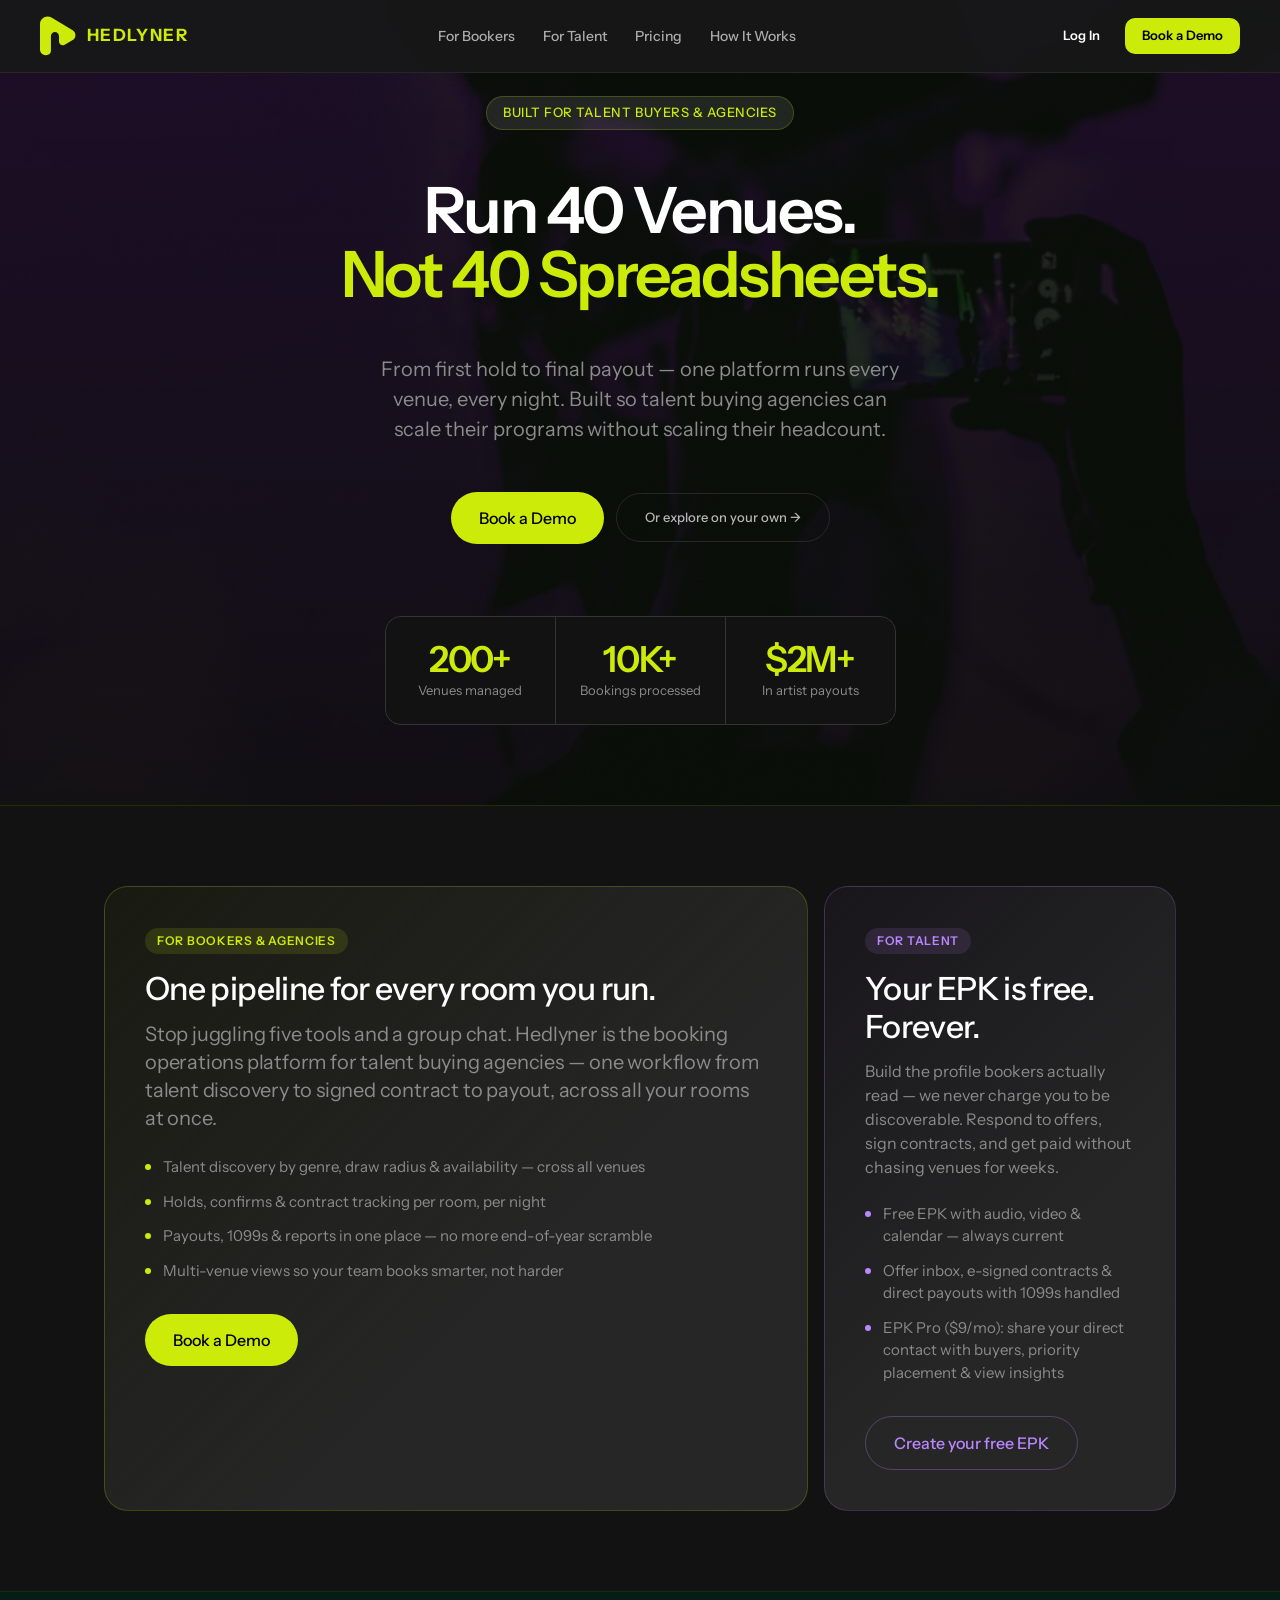
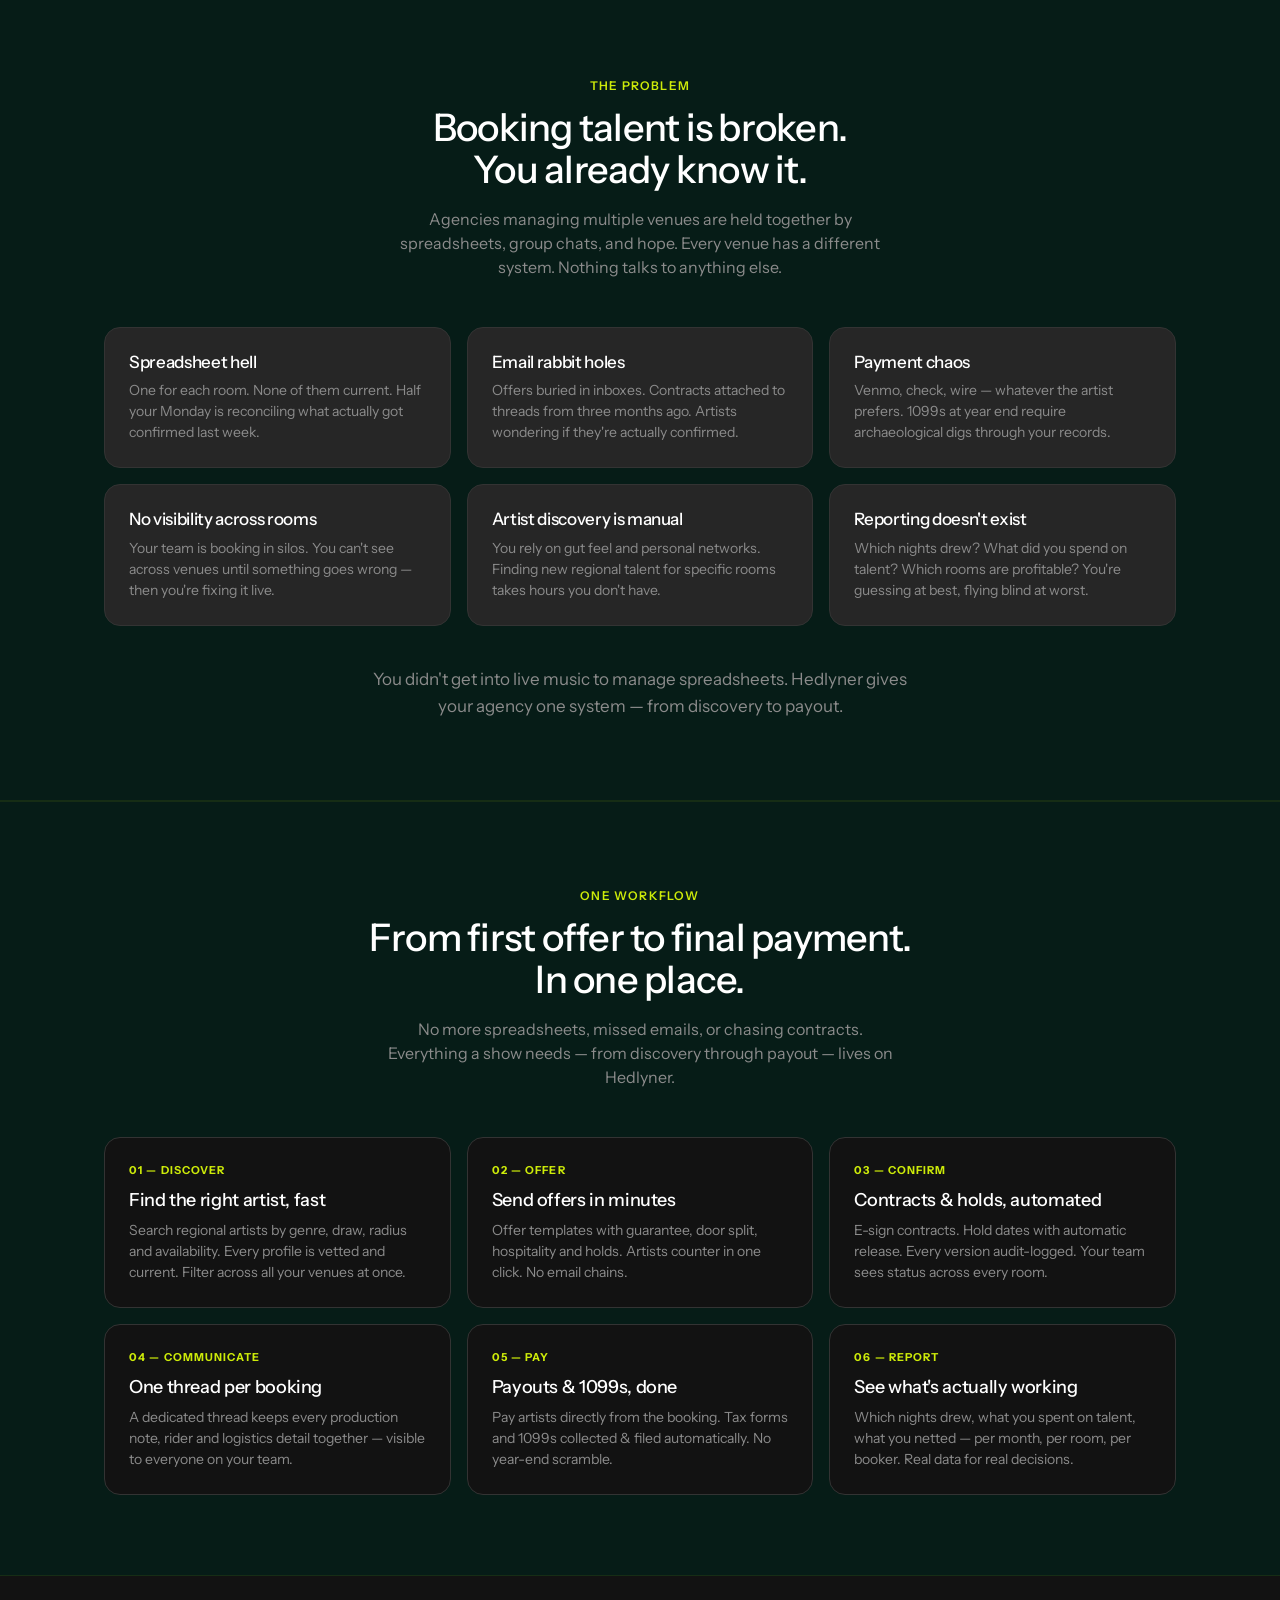
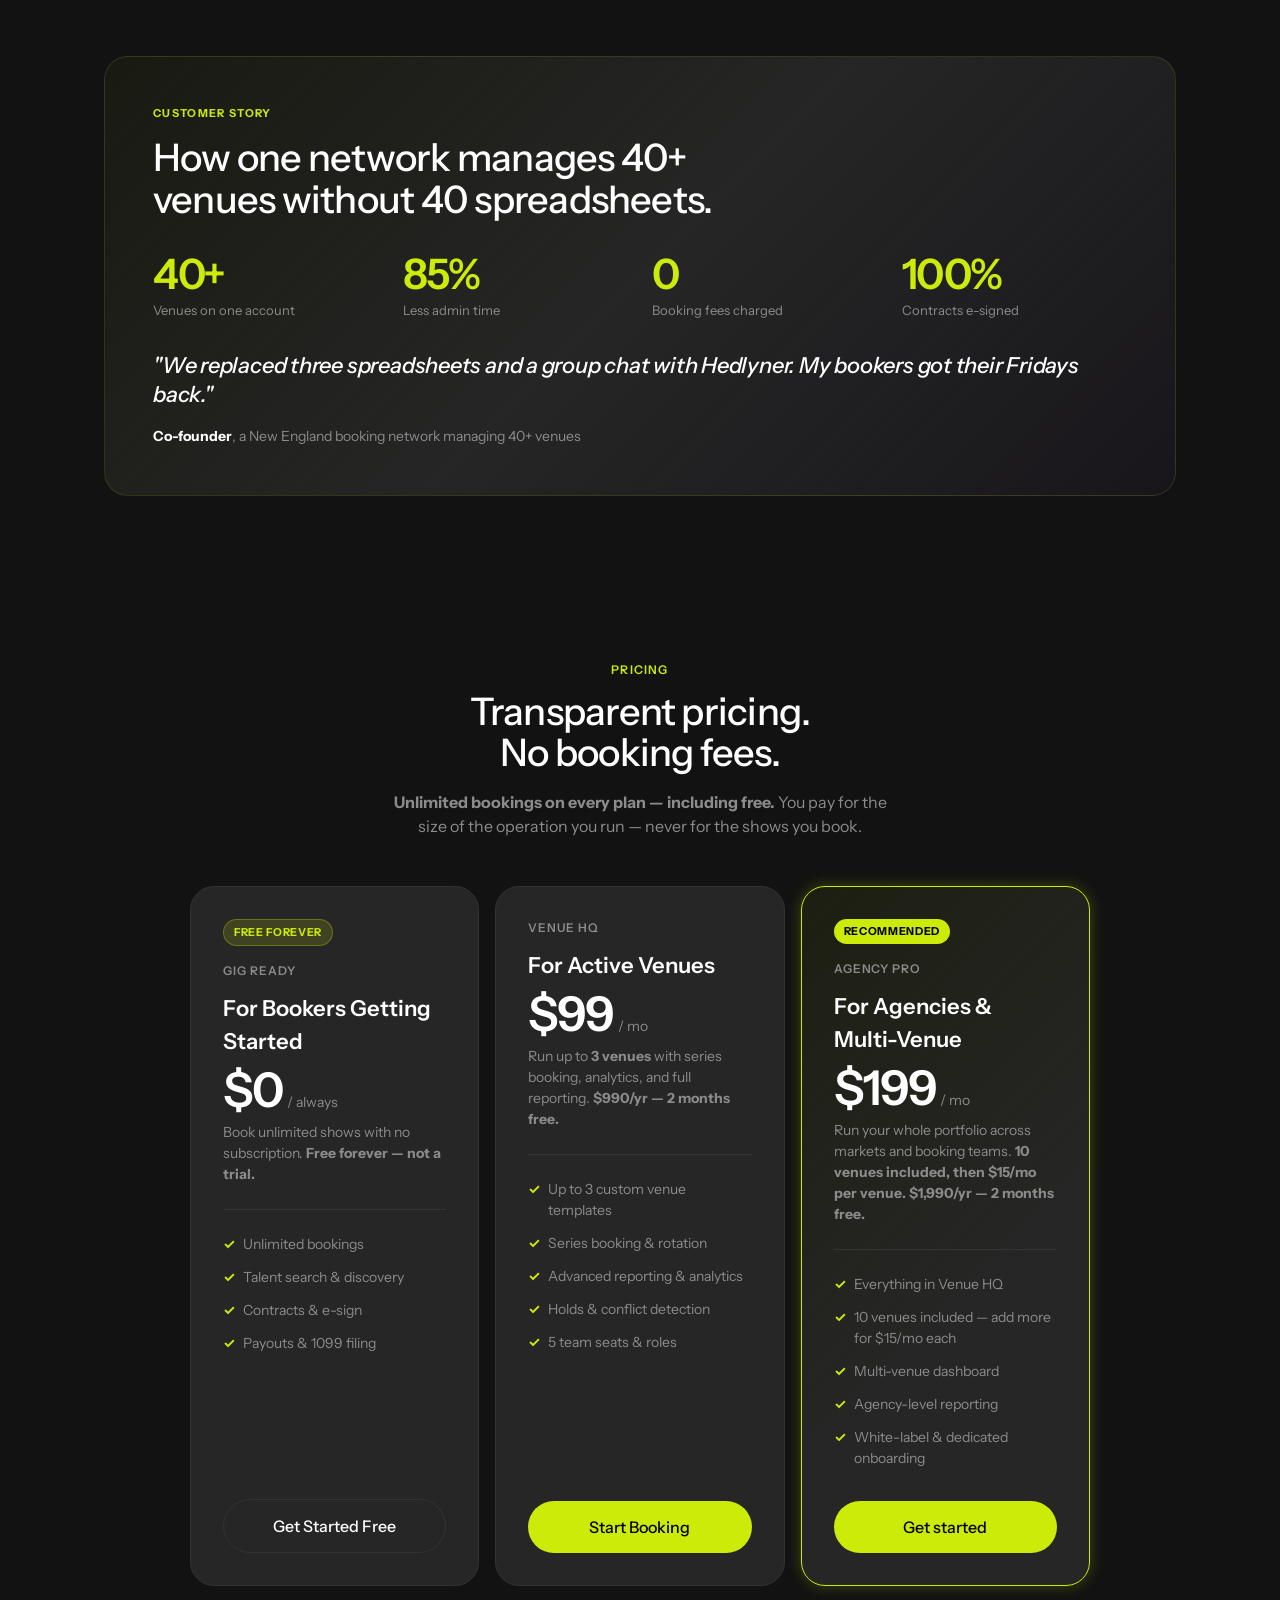
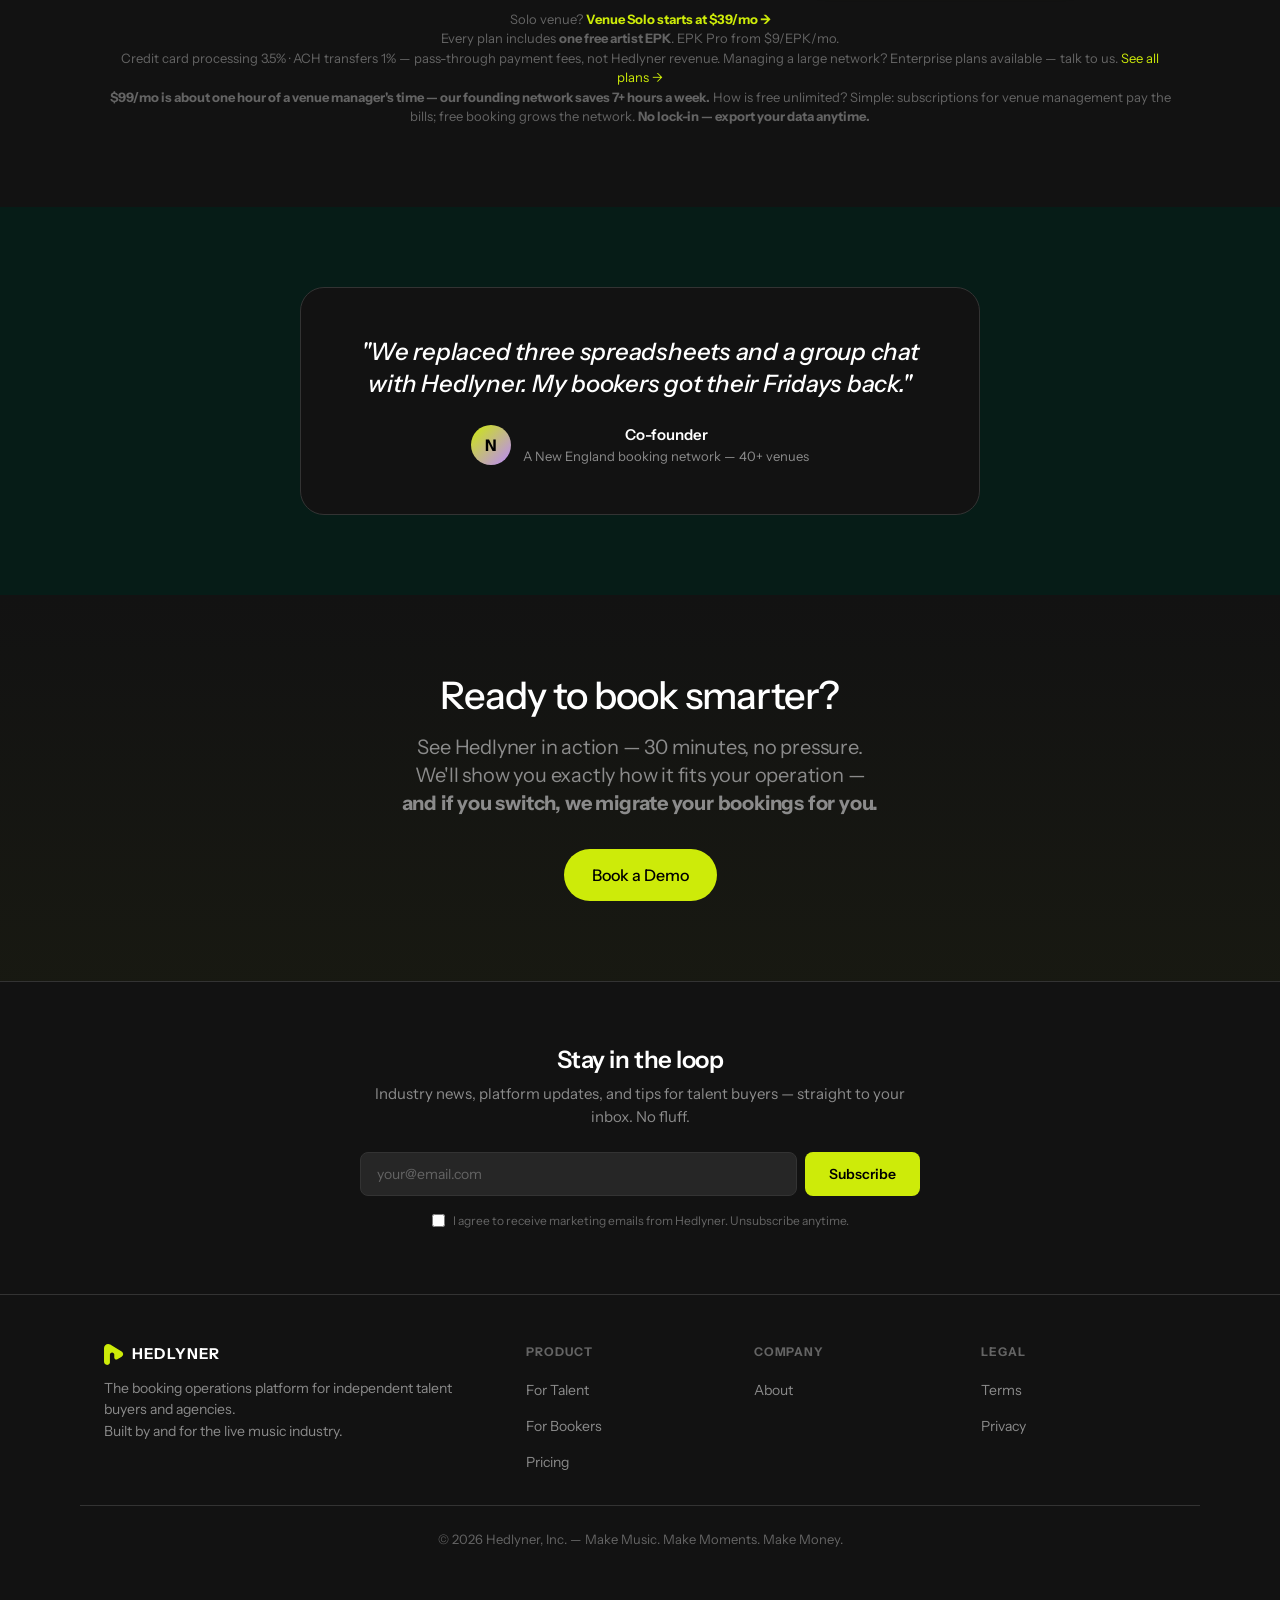
==== commit b5fb8a7b: "Add files via upload" ====
--- a/index.html
+++ b/index.html
@@ -460,10 +460,10 @@
 <section class="hero">
 <div class="hero-inner">
 <div>
-<span class="hero-eyebrow">Built for the live music industry</span>
+<span class="hero-eyebrow">Built for Talent Buyers &amp; Agencies</span>
 </div>
 <h1>Run 40 Venues.<br><em>Not 40 Spreadsheets.</em></h1>
-<p class="hero-sub">From first booking request to final payout — one platform handles every venue, every night. Built for agencies running live music at scale.</p>
+<p class="hero-sub">From first hold to final payout — one platform runs every venue, every night. Built so talent buying agencies can scale their programs without scaling their headcount.</p>
 <div class="hero-ctas">
 <a href="https://hedlyner.com/demo" class="btn btn-primary">Book a Demo</a>
 <a href="https://hedlyner.com/login" class="btn btn-outline" style="font-size:13px;opacity:0.7;">Or explore on your own →</a>
@@ -494,7 +494,7 @@
 <div class="persona-card booker" id="bookers">
 <span class="persona-badge booker">For Bookers &amp; Agencies</span>
 <h3>One pipeline for every room you run.</h3>
-<p class="body-lg">Stop juggling five tools and a group chat. Hedlyner gives talent buying agencies a single workflow — from talent discovery to signed contract to payout — across all your rooms at once.</p>
+<p class="body-lg">Stop juggling five tools and a group chat. Hedlyner is the booking operations platform for talent buying agencies — one workflow from talent discovery to signed contract to payout, across all your rooms at once.</p>
 <ul class="feature-list">
 <li>Talent discovery by genre, draw radius &amp; availability — cross all venues</li>
 <li>Holds, confirms &amp; contract tracking per room, per night</li>
@@ -509,15 +509,15 @@
 <!-- ARTIST CARD (secondary — 1fr) -->
 <div class="persona-card artist" id="artists">
 <span class="persona-badge artist">For Talent</span>
-<h3>Get Discovered. Get Booked. Get Paid.</h3>
-<p>Build the profile bookers actually read. Respond to offers, sign contracts, and get paid — without chasing venues for weeks.</p>
+<h3>Your EPK is free. Forever.</h3>
+<p>Build the profile bookers actually read — we never charge you to be discoverable. Respond to offers, sign contracts, and get paid without chasing venues for weeks.</p>
 <ul class="feature-list">
-<li>Full EPK, audio &amp; calendar — always current</li>
-<li>Offer inbox with negotiable terms</li>
-<li>E-signed contracts &amp; 1099 compliance</li>
+<li>Free EPK with audio, video &amp; calendar — always current</li>
+<li>Offer inbox, e-signed contracts &amp; direct payouts with 1099s handled</li>
+<li>EPK Pro ($9/mo): share your direct contact with buyers, priority placement &amp; view insights</li>
 </ul>
 <div class="persona-cta">
-<a href="https://hedlyner.com/login" class="btn btn-outline" style="color:var(--hed-violet);border-color:rgba(186,135,255,0.3);">Join as Talent</a>
+<a href="https://hedlyner.com/login" class="btn btn-outline" style="color:var(--hed-violet);border-color:rgba(186,135,255,0.3);">Create your free EPK</a>
 </div>
 </div>
 
@@ -619,8 +619,8 @@
 <div class="cs-stat-label">Venues on one account</div>
 </div>
 <div>
-<div class="cs-stat-num">200+</div>
-<div class="cs-stat-label">Artists booked</div>
+<div class="cs-stat-num">85%</div>
+<div class="cs-stat-label">Less admin time</div>
 </div>
 <div>
 <div class="cs-stat-num">0</div>
@@ -632,7 +632,7 @@
 </div>
 </div>
 <blockquote>"We replaced three spreadsheets and a group chat with Hedlyner. My bookers got their Fridays back."</blockquote>
-<p class="quote-attr"><strong>Angela</strong>, Owner — Happy Valley Filling Station</p>
+<p class="quote-attr"><strong>Co-founder</strong>, a New England booking network managing 40+ venues</p>
 </div>
 </div>
 </section>
@@ -643,7 +643,7 @@
 <div class="section-header">
 <span class="section-eyebrow">Pricing</span>
 <h2>Transparent pricing.<br>No booking fees.</h2>
-<p>Unlimited bookings on every paid plan. Subscription pricing scales with your operation — no per-booking charges, ever.</p>
+<p><strong>Unlimited bookings on every plan — including free.</strong> You pay for the size of the operation you run — never for the shows you book.</p>
 </div>
 <div class="pricing-grid">
 
@@ -651,12 +651,12 @@
 <div class="price-card">
 <div class="price-badge" style="background:rgba(205,235,9,0.15);color:#CDEB09;border:1px solid rgba(205,235,9,0.3);">Free Forever</div>
 <div class="price-tier">Gig Ready</div>
-<div class="price-name">For Venues Getting Started</div>
+<div class="price-name">For Bookers Getting Started</div>
 <div class="price-amount">
 <span class="price-num">$0</span>
 <span class="price-period">/ always</span>
 </div>
-<p class="price-desc">Start booking with no subscription. Unlimited bookings from day one.</p>
+<p class="price-desc">Book unlimited shows with no subscription. <strong>Free forever — not a trial.</strong></p>
 <div class="price-divider"></div>
 <ul class="price-features">
 <li>Unlimited bookings</li>
@@ -675,13 +675,13 @@
 <span class="price-num">$99</span>
 <span class="price-period">/ mo</span>
 </div>
-<p class="price-desc">Unlimited bookings with series booking, analytics, and full reporting. Or $990/yr.</p>
+<p class="price-desc">Run up to <strong>3 venues</strong> with series booking, analytics, and full reporting. <strong>$990/yr — 2 months free.</strong></p>
 <div class="price-divider"></div>
 <ul class="price-features">
 <li>Up to 3 custom venue templates</li>
 <li>Series booking &amp; rotation</li>
 <li>Advanced reporting &amp; analytics</li>
-<li>Payouts &amp; 1099 filing</li>
+<li>Holds &amp; conflict detection</li>
 <li>5 team seats &amp; roles</li>
 </ul>
 <a href="https://hedlyner.com/demo" class="btn btn-primary">Start Booking</a>
@@ -696,11 +696,11 @@
 <span class="price-num">$199</span>
 <span class="price-period">/ mo</span>
 </div>
-<p class="price-desc">Run your entire roster across venues, markets, and booking teams. Or $1,990/yr.</p>
+<p class="price-desc">Run your whole portfolio across markets and booking teams. <strong>10 venues included, then $15/mo per venue. $1,990/yr — 2 months free.</strong></p>
 <div class="price-divider"></div>
 <ul class="price-features">
 <li>Everything in Venue HQ</li>
-<li>Up to 10 custom venue templates</li>
+<li>10 venues included — add more for $15/mo each</li>
 <li>Multi-venue dashboard</li>
 <li>Agency-level reporting</li>
 <li>White-label &amp; dedicated onboarding</li>
@@ -709,7 +709,10 @@
 </div>
 
 </div>
-<p style="text-align:center;font-size:13px;color:var(--fg-subtle);margin-top:var(--sp-6);">Credit card processing 3.5% · ACH transfers 1% · Pass-through payment fees, not Hedlyner revenue. Managing a large network? Enterprise plans available. <a href="pricing.html" style="color:var(--hed-lime);text-decoration:none;">See all plans →</a></p>
+<p style="text-align:center;font-size:13px;color:var(--fg-subtle);margin-top:var(--sp-6);">Solo venue? <a href="pricing.html" style="color:var(--hed-lime);text-decoration:none;"><strong>Venue Solo starts at $39/mo →</strong></a><br>
+      Every plan includes <strong>one free artist EPK</strong>. EPK Pro from $9/EPK/mo.<br>
+      Credit card processing 3.5% · ACH transfers 1% — pass-through payment fees, not Hedlyner revenue. Managing a large network? Enterprise plans available — talk to us. <a href="pricing.html" style="color:var(--hed-lime);text-decoration:none;">See all plans →</a><br>
+      <strong>$99/mo is about one hour of a venue manager's time — our founding network saves 7+ hours a week.</strong> How is free unlimited? Simple: subscriptions for venue management pay the bills; free booking grows the network. <strong>No lock-in — export your data anytime.</strong></p>
 </div>
 </section>
 
@@ -719,10 +722,10 @@
 <div class="testimonial-card">
 <p class="testimonial-quote">"We replaced three spreadsheets and a group chat with Hedlyner. My bookers got their Fridays back."</p>
 <div class="testimonial-attr">
-<div class="testimonial-avatar">A</div>
+<div class="testimonial-avatar">N</div>
 <div>
-<div class="testimonial-name">Angela</div>
-<div class="testimonial-role">Owner, Happy Valley Filling Station</div>
+<div class="testimonial-name">Co-founder</div>
+<div class="testimonial-role">A New England booking network — 40+ venues</div>
 </div>
 </div>
 </div>
@@ -732,7 +735,7 @@
 <!-- FOOTER CTA -->
 <div class="footer-cta">
 <h2>Ready to book smarter?</h2>
-<p class="body-lg" style="color:var(--fg-muted);">See Hedlyner in action — 30 minutes, no pressure. We'll show you exactly how it fits your operation.</p>
+<p class="body-lg" style="color:var(--fg-muted);">See Hedlyner in action — 30 minutes, no pressure. We'll show you exactly how it fits your operation — <strong>and if you switch, we migrate your bookings for you.</strong></p>
 <div class="ctas">
 <a href="https://hedlyner.com/demo" class="btn btn-primary">Book a Demo</a>
 </div>
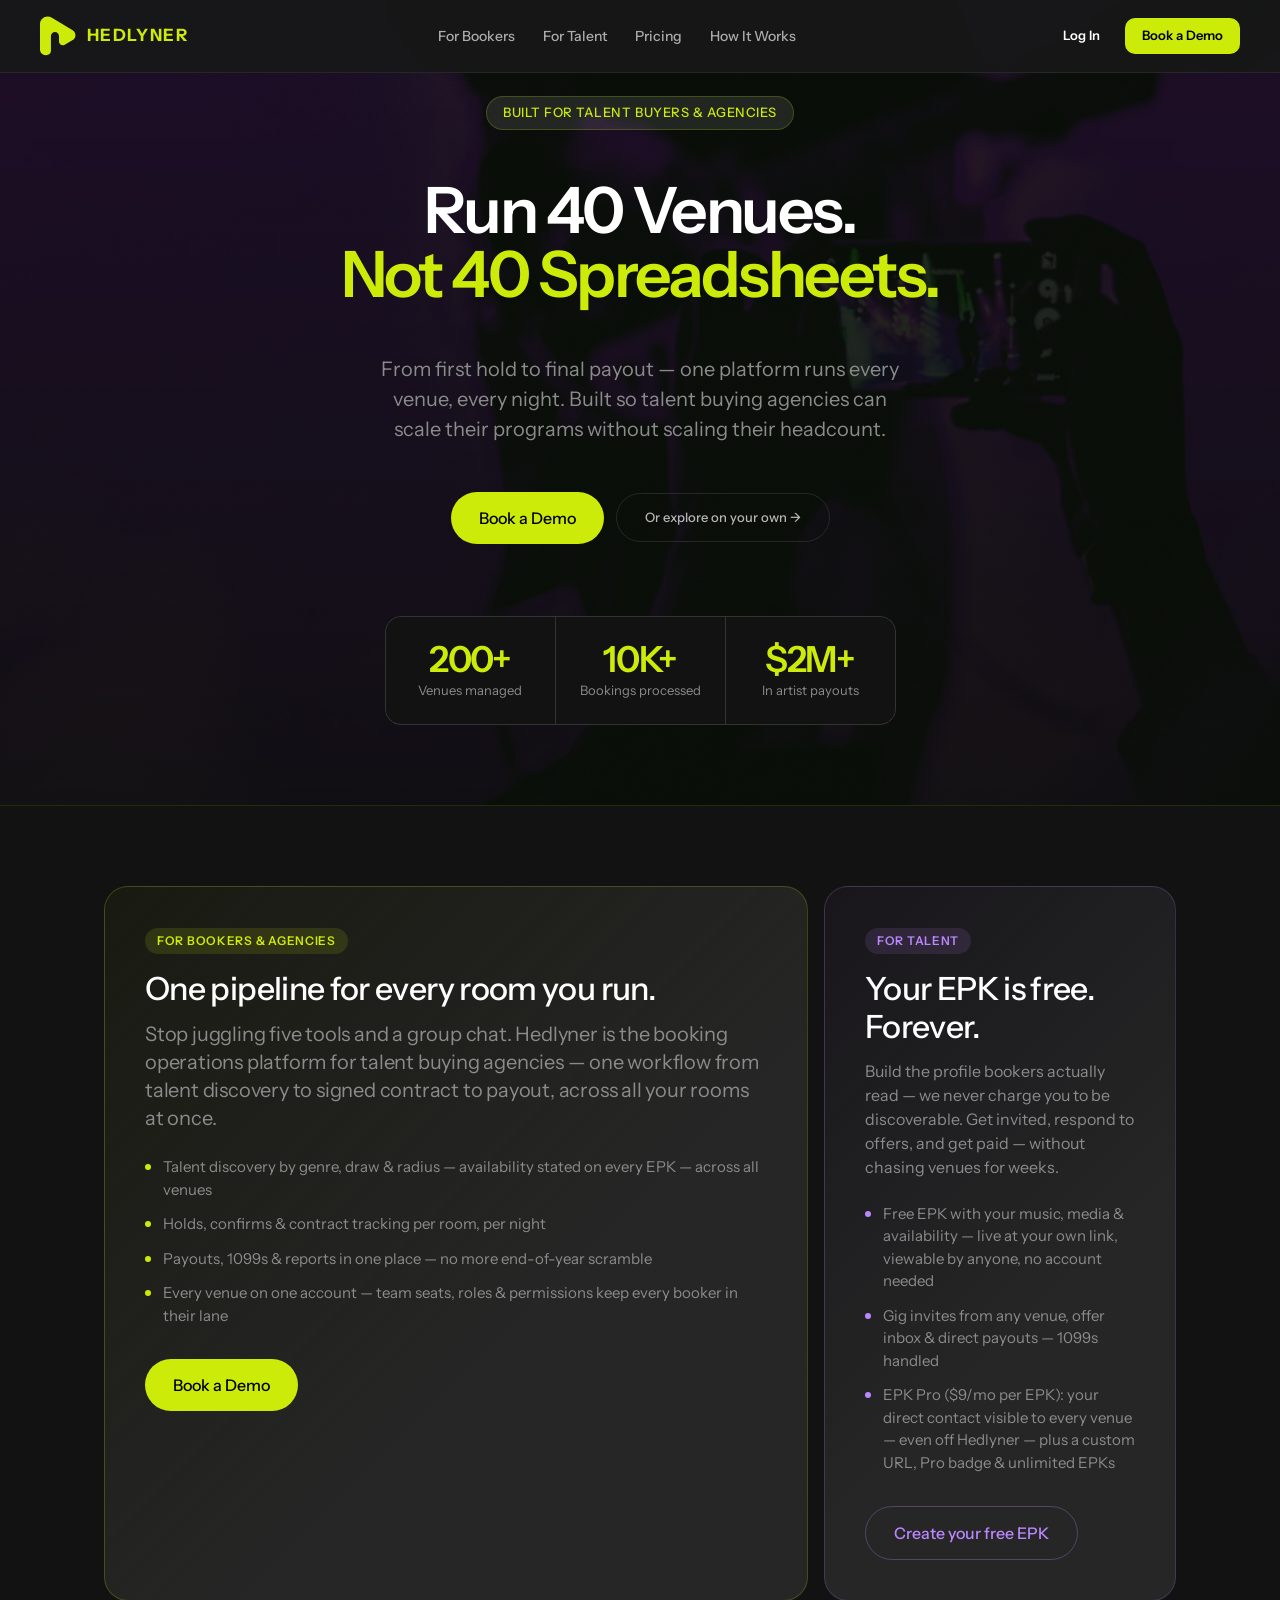
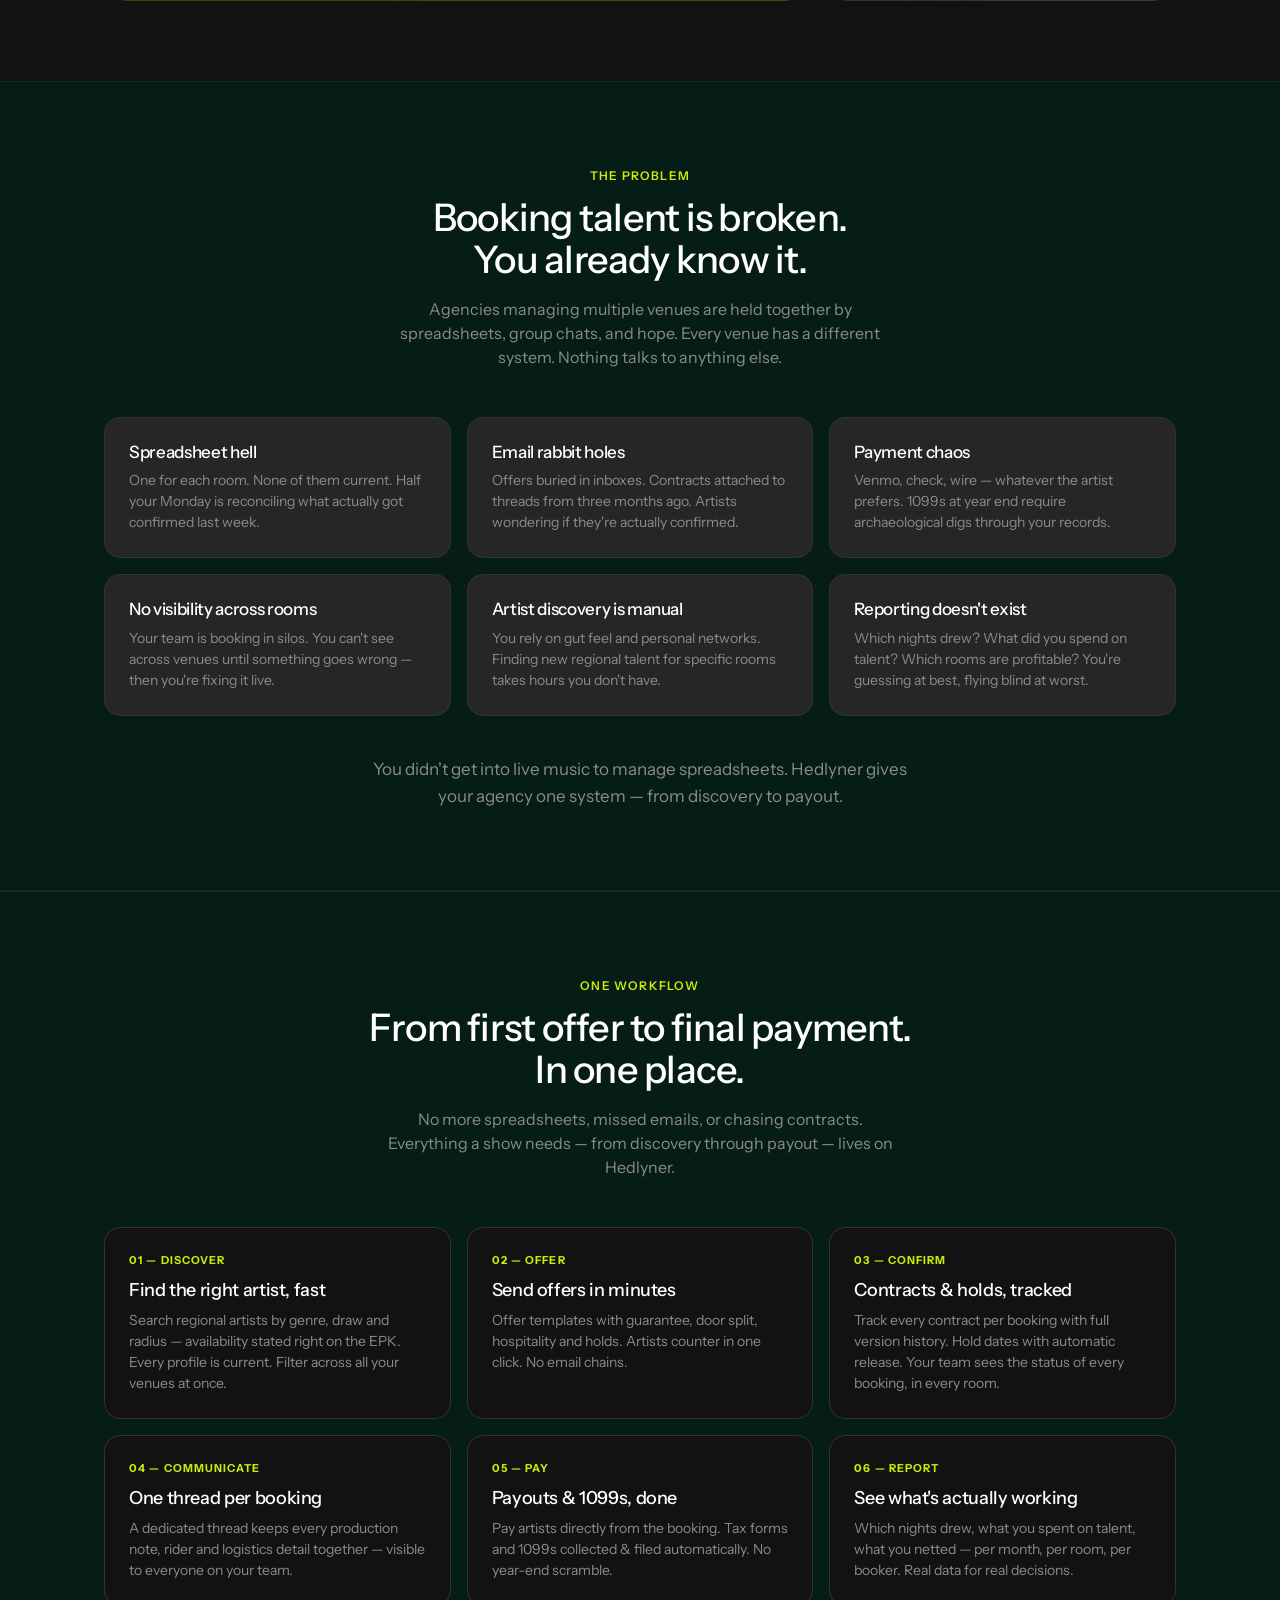
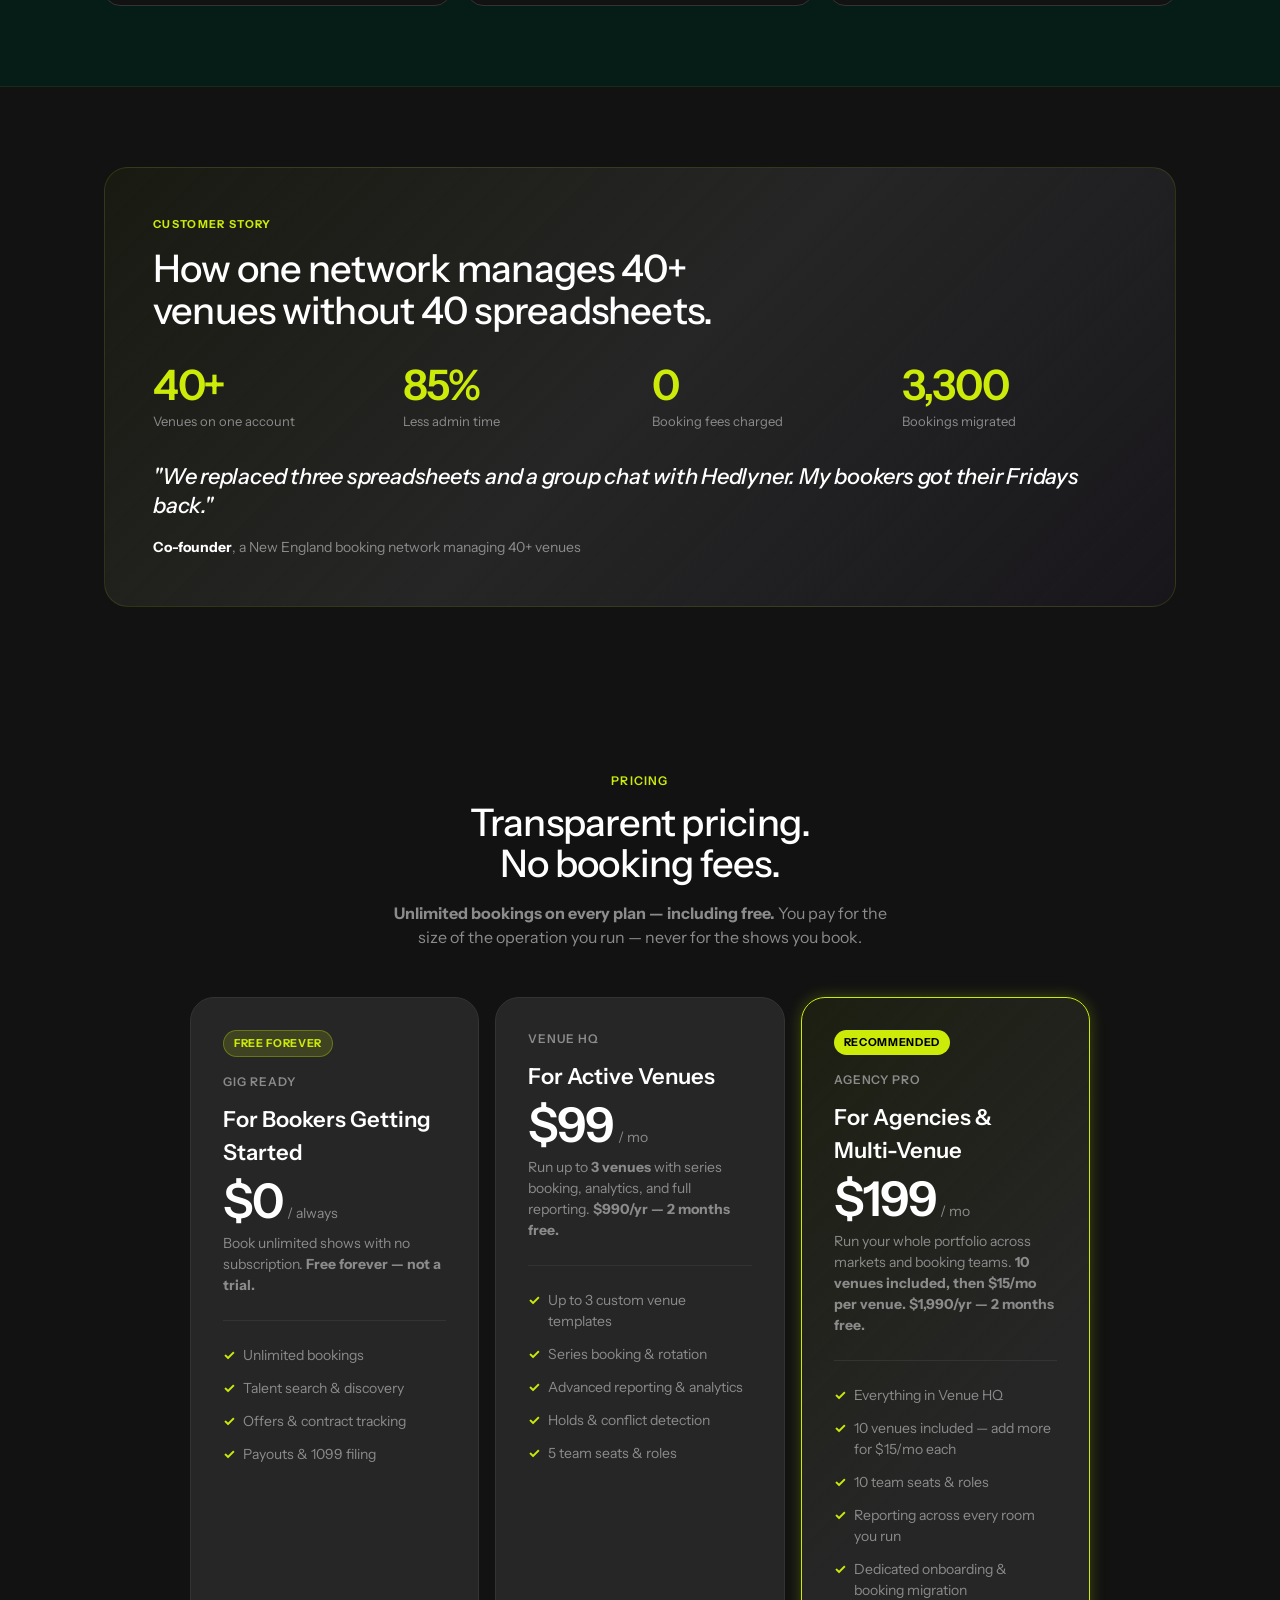
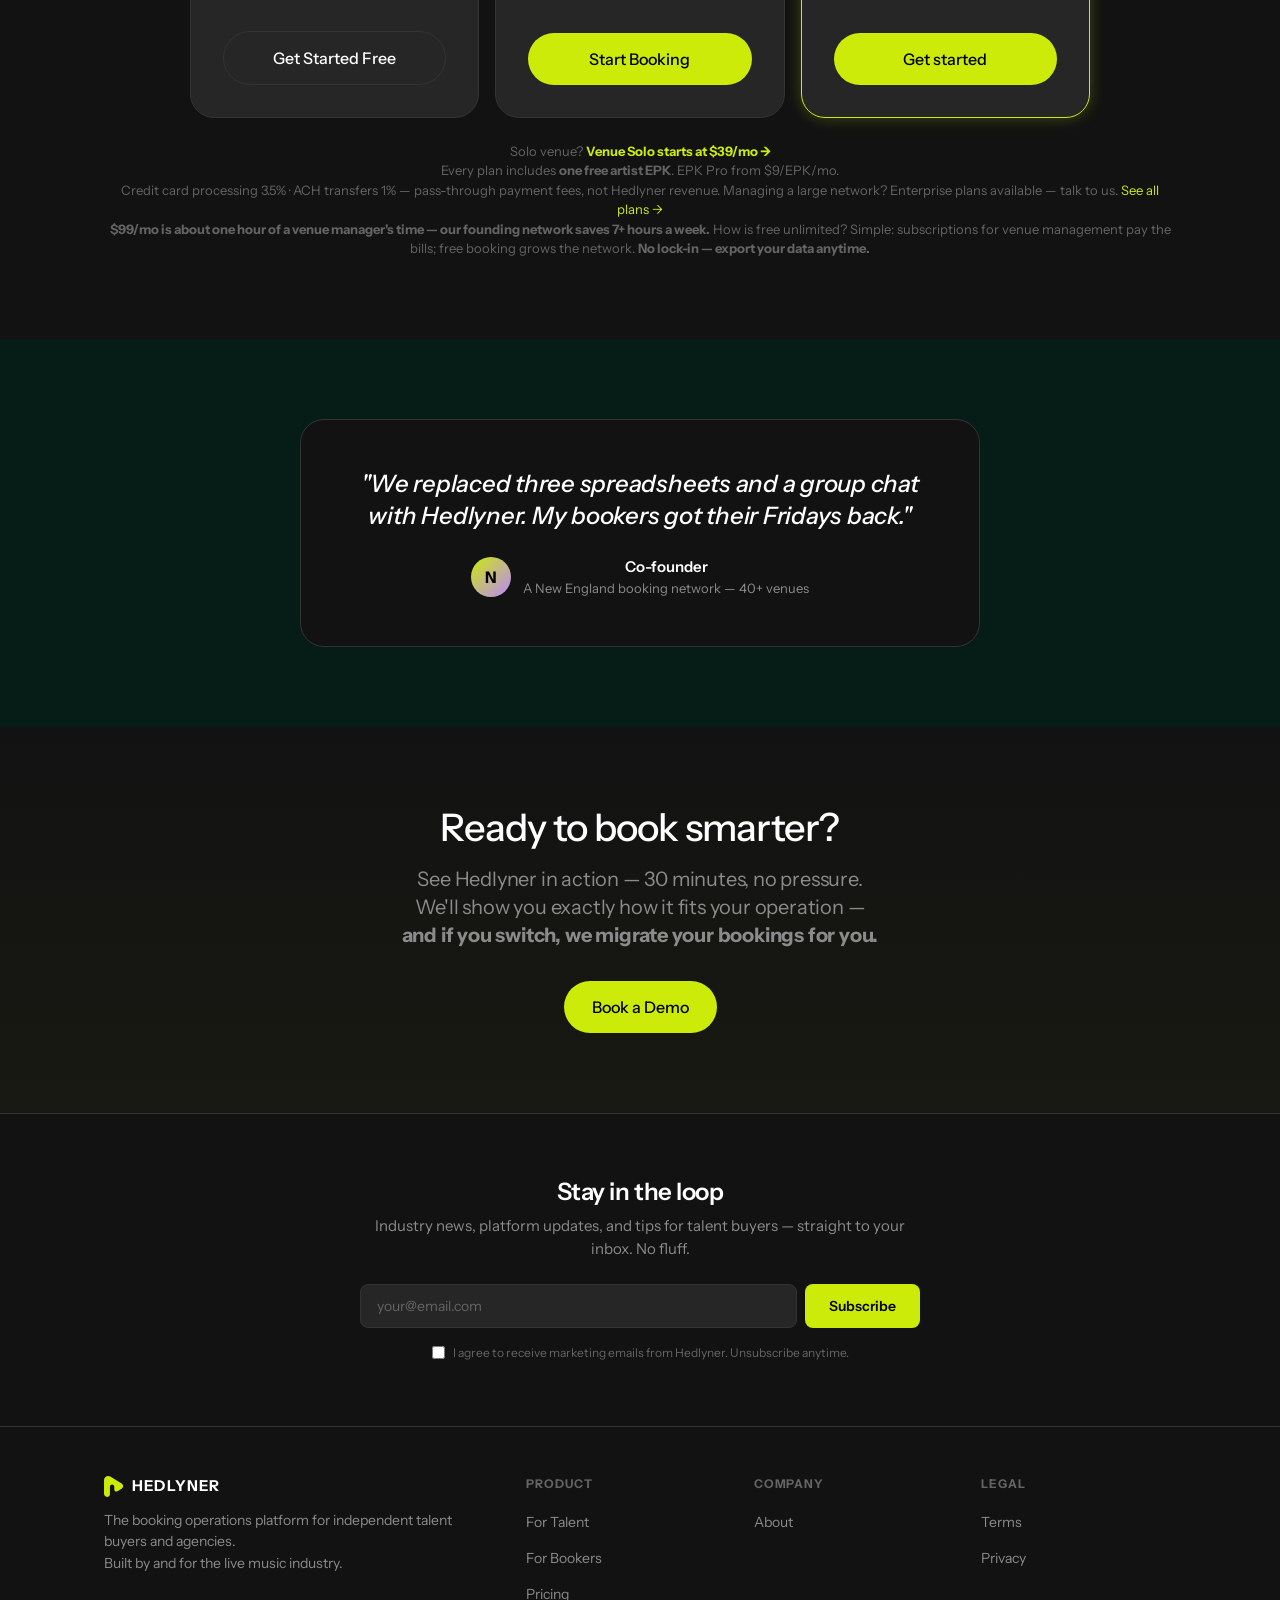
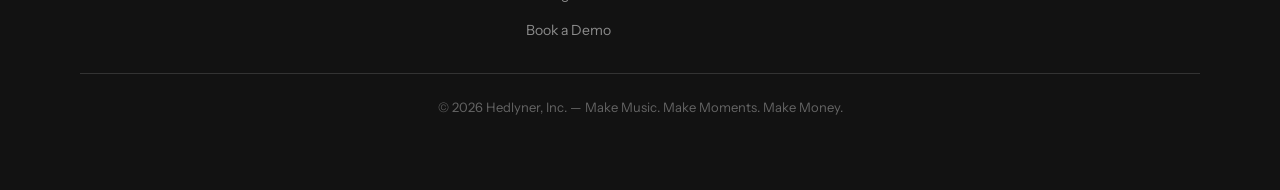
==== commit f651c0fc: "Add files via upload" ====
--- a/index.html
+++ b/index.html
@@ -465,7 +465,7 @@
 <h1>Run 40 Venues.<br><em>Not 40 Spreadsheets.</em></h1>
 <p class="hero-sub">From first hold to final payout — one platform runs every venue, every night. Built so talent buying agencies can scale their programs without scaling their headcount.</p>
 <div class="hero-ctas">
-<a href="https://hedlyner.com/demo" class="btn btn-primary">Book a Demo</a>
+<a href="demo.html" class="btn btn-primary">Book a Demo</a>
 <a href="https://hedlyner.com/login" class="btn btn-outline" style="font-size:13px;opacity:0.7;">Or explore on your own →</a>
 </div>
 <div class="hero-stats">
@@ -496,13 +496,13 @@
 <h3>One pipeline for every room you run.</h3>
 <p class="body-lg">Stop juggling five tools and a group chat. Hedlyner is the booking operations platform for talent buying agencies — one workflow from talent discovery to signed contract to payout, across all your rooms at once.</p>
 <ul class="feature-list">
-<li>Talent discovery by genre, draw radius &amp; availability — cross all venues</li>
+<li>Talent discovery by genre, draw &amp; radius — availability stated on every EPK — across all venues</li>
 <li>Holds, confirms &amp; contract tracking per room, per night</li>
 <li>Payouts, 1099s &amp; reports in one place — no more end-of-year scramble</li>
-<li>Multi-venue views so your team books smarter, not harder</li>
+<li>Every venue on one account — team seats, roles &amp; permissions keep every booker in their lane</li>
 </ul>
 <div class="persona-cta">
-<a href="https://hedlyner.com/demo" class="btn btn-primary">Book a Demo</a>
+<a href="demo.html" class="btn btn-primary">Book a Demo</a>
 </div>
 </div>
 
@@ -510,11 +510,11 @@
 <div class="persona-card artist" id="artists">
 <span class="persona-badge artist">For Talent</span>
 <h3>Your EPK is free. Forever.</h3>
-<p>Build the profile bookers actually read — we never charge you to be discoverable. Respond to offers, sign contracts, and get paid without chasing venues for weeks.</p>
+<p>Build the profile bookers actually read — we never charge you to be discoverable. Get invited, respond to offers, and get paid — without chasing venues for weeks.</p>
 <ul class="feature-list">
-<li>Free EPK with audio, video &amp; calendar — always current</li>
-<li>Offer inbox, e-signed contracts &amp; direct payouts with 1099s handled</li>
-<li>EPK Pro ($9/mo): share your direct contact with buyers, priority placement &amp; view insights</li>
+<li>Free EPK with your music, media &amp; availability — live at your own link, viewable by anyone, no account needed</li>
+<li>Gig invites from any venue, offer inbox &amp; direct payouts — 1099s handled</li>
+<li>EPK Pro ($9/mo per EPK): your direct contact visible to every venue — even off Hedlyner — plus a custom URL, Pro badge &amp; unlimited EPKs</li>
 </ul>
 <div class="persona-cta">
 <a href="https://hedlyner.com/login" class="btn btn-outline" style="color:var(--hed-violet);border-color:rgba(186,135,255,0.3);">Create your free EPK</a>
@@ -576,7 +576,7 @@
 <div class="step-card">
 <div class="step-num">01 — Discover</div>
 <h4>Find the right artist, fast</h4>
-<p>Search regional artists by genre, draw, radius and availability. Every profile is vetted and current. Filter across all your venues at once.</p>
+<p>Search regional artists by genre, draw and radius — availability stated right on the EPK. Every profile is current. Filter across all your venues at once.</p>
 </div>
 <div class="step-card">
 <div class="step-num">02 — Offer</div>
@@ -585,8 +585,8 @@
 </div>
 <div class="step-card">
 <div class="step-num">03 — Confirm</div>
-<h4>Contracts &amp; holds, automated</h4>
-<p>E-sign contracts. Hold dates with automatic release. Every version audit-logged. Your team sees status across every room.</p>
+<h4>Contracts &amp; holds, tracked</h4>
+<p>Track every contract per booking with full version history. Hold dates with automatic release. Your team sees the status of every booking, in every room.</p>
 </div>
 <div class="step-card">
 <div class="step-num">04 — Communicate</div>
@@ -627,8 +627,8 @@
 <div class="cs-stat-label">Booking fees charged</div>
 </div>
 <div>
-<div class="cs-stat-num">100%</div>
-<div class="cs-stat-label">Contracts e-signed</div>
+<div class="cs-stat-num">3,300</div>
+<div class="cs-stat-label">Bookings migrated</div>
 </div>
 </div>
 <blockquote>"We replaced three spreadsheets and a group chat with Hedlyner. My bookers got their Fridays back."</blockquote>
@@ -661,7 +661,7 @@
 <ul class="price-features">
 <li>Unlimited bookings</li>
 <li>Talent search &amp; discovery</li>
-<li>Contracts &amp; e-sign</li>
+<li>Offers &amp; contract tracking</li>
 <li>Payouts &amp; 1099 filing</li>
 </ul>
 <a href="https://hedlyner.com/login" class="btn btn-outline">Get Started Free</a>
@@ -684,7 +684,7 @@
 <li>Holds &amp; conflict detection</li>
 <li>5 team seats &amp; roles</li>
 </ul>
-<a href="https://hedlyner.com/demo" class="btn btn-primary">Start Booking</a>
+<a href="demo.html" class="btn btn-primary">Start Booking</a>
 </div>
 
 <!-- AGENCY PRO -->
@@ -701,11 +701,11 @@
 <ul class="price-features">
 <li>Everything in Venue HQ</li>
 <li>10 venues included — add more for $15/mo each</li>
-<li>Multi-venue dashboard</li>
-<li>Agency-level reporting</li>
-<li>White-label &amp; dedicated onboarding</li>
+<li>10 team seats &amp; roles</li>
+<li>Reporting across every room you run</li>
+<li>Dedicated onboarding &amp; booking migration</li>
 </ul>
-<a href="https://hedlyner.com/demo" class="btn btn-primary">Get started</a>
+<a href="demo.html" class="btn btn-primary">Get started</a>
 </div>
 
 </div>
@@ -737,7 +737,7 @@
 <h2>Ready to book smarter?</h2>
 <p class="body-lg" style="color:var(--fg-muted);">See Hedlyner in action — 30 minutes, no pressure. We'll show you exactly how it fits your operation — <strong>and if you switch, we migrate your bookings for you.</strong></p>
 <div class="ctas">
-<a href="https://hedlyner.com/demo" class="btn btn-primary">Book a Demo</a>
+<a href="demo.html" class="btn btn-primary">Book a Demo</a>
 </div>
 </div>
 
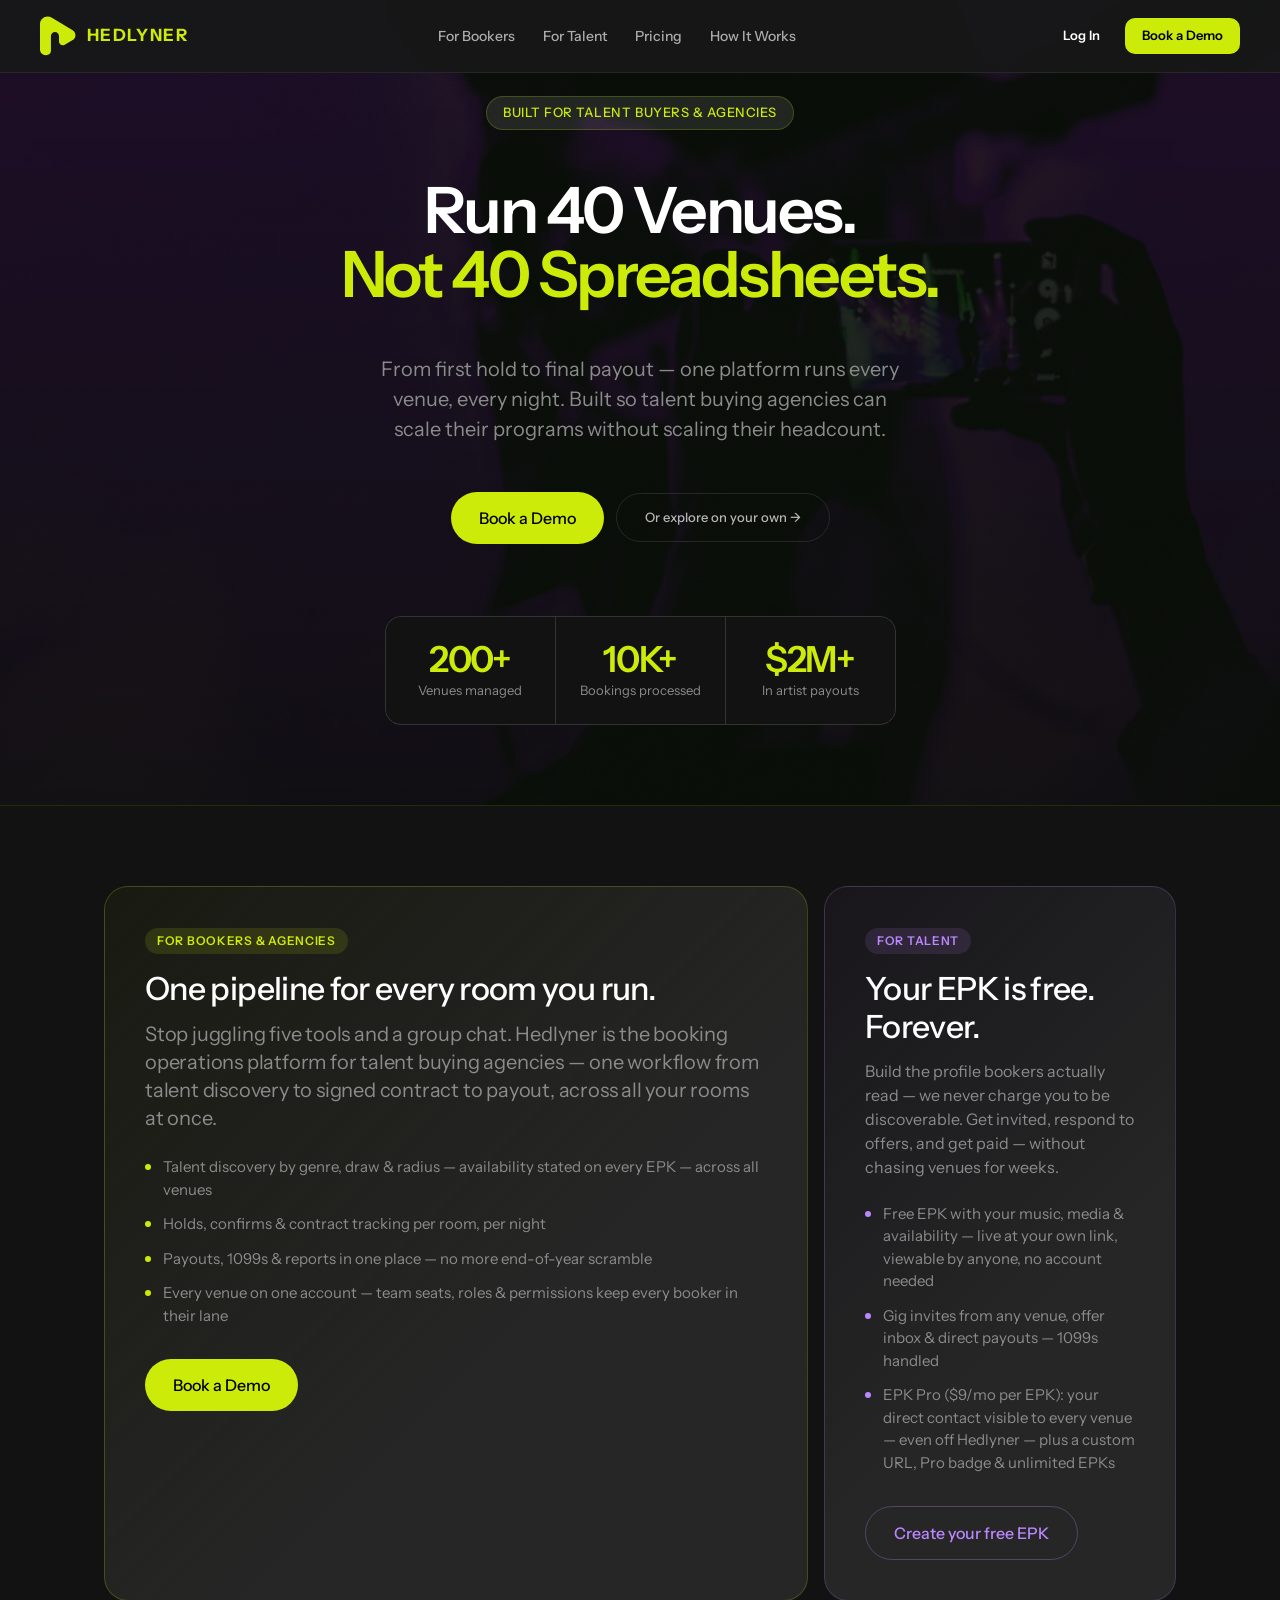
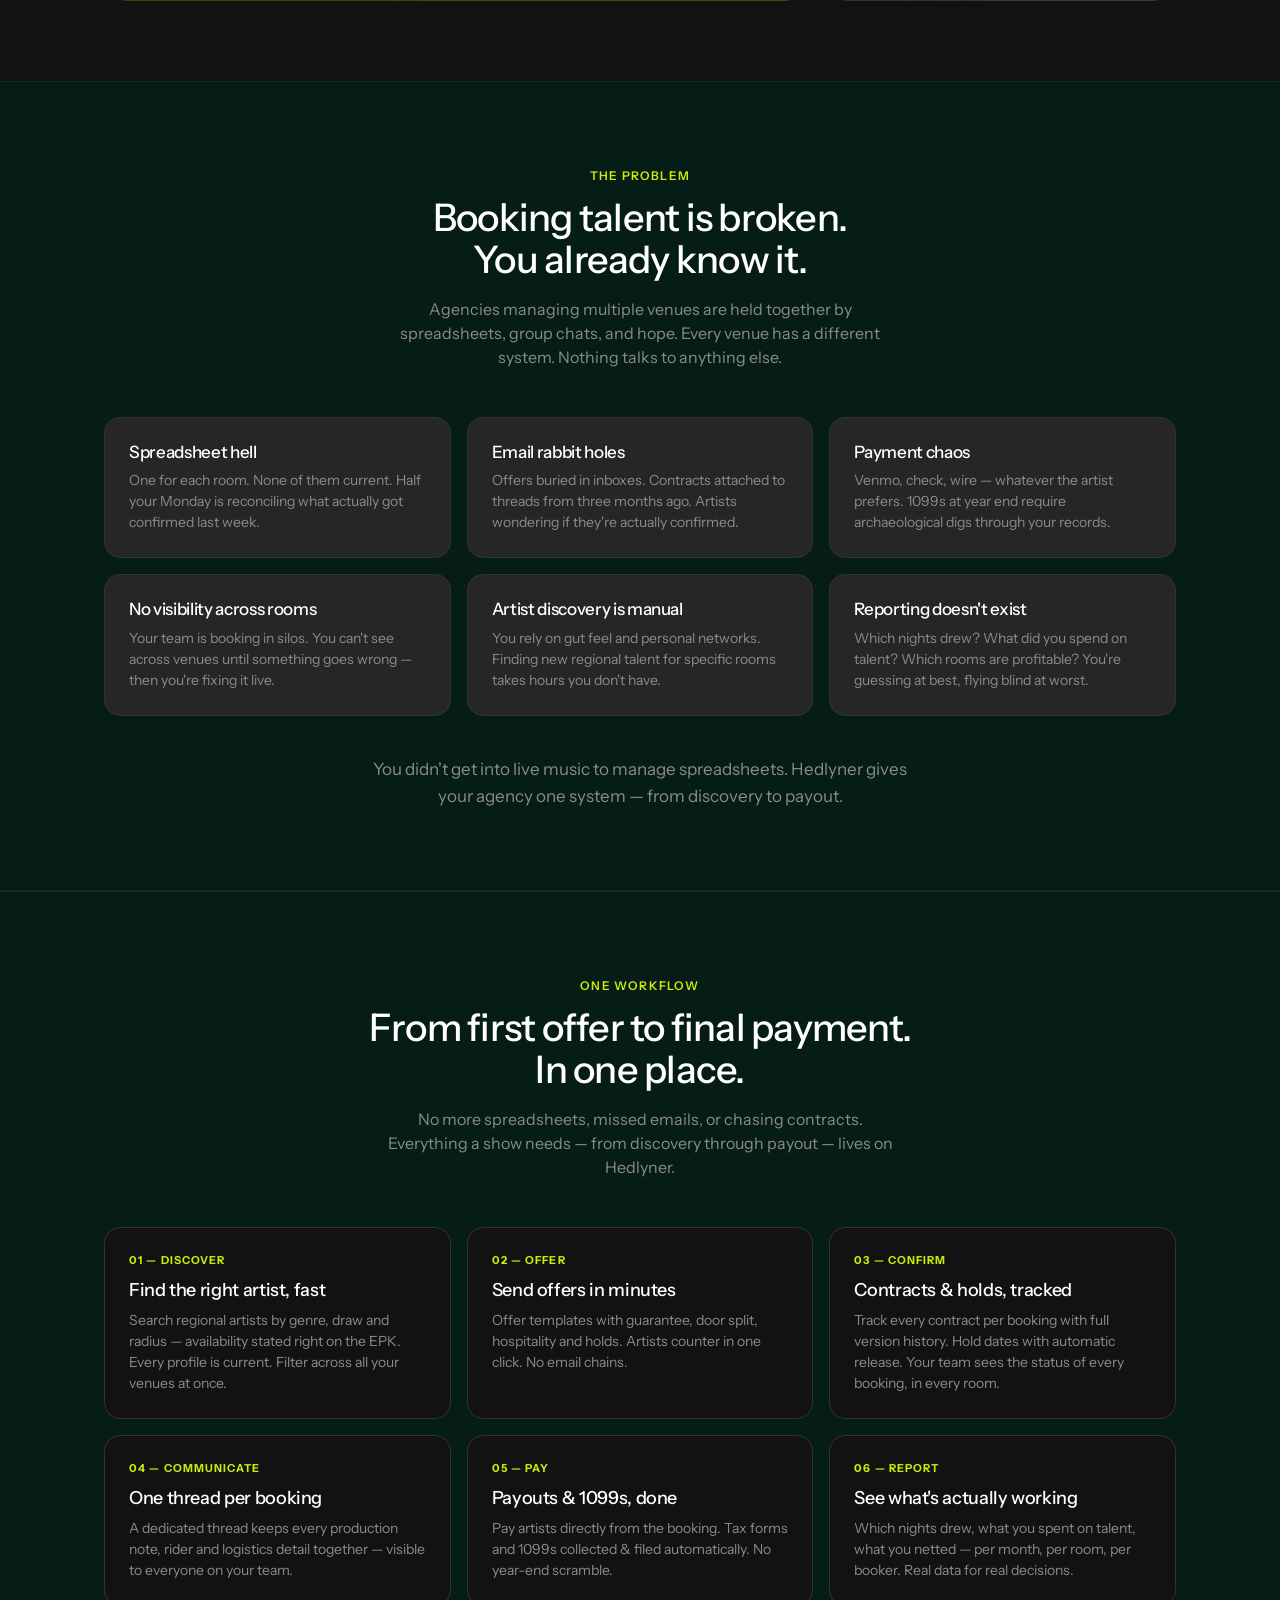
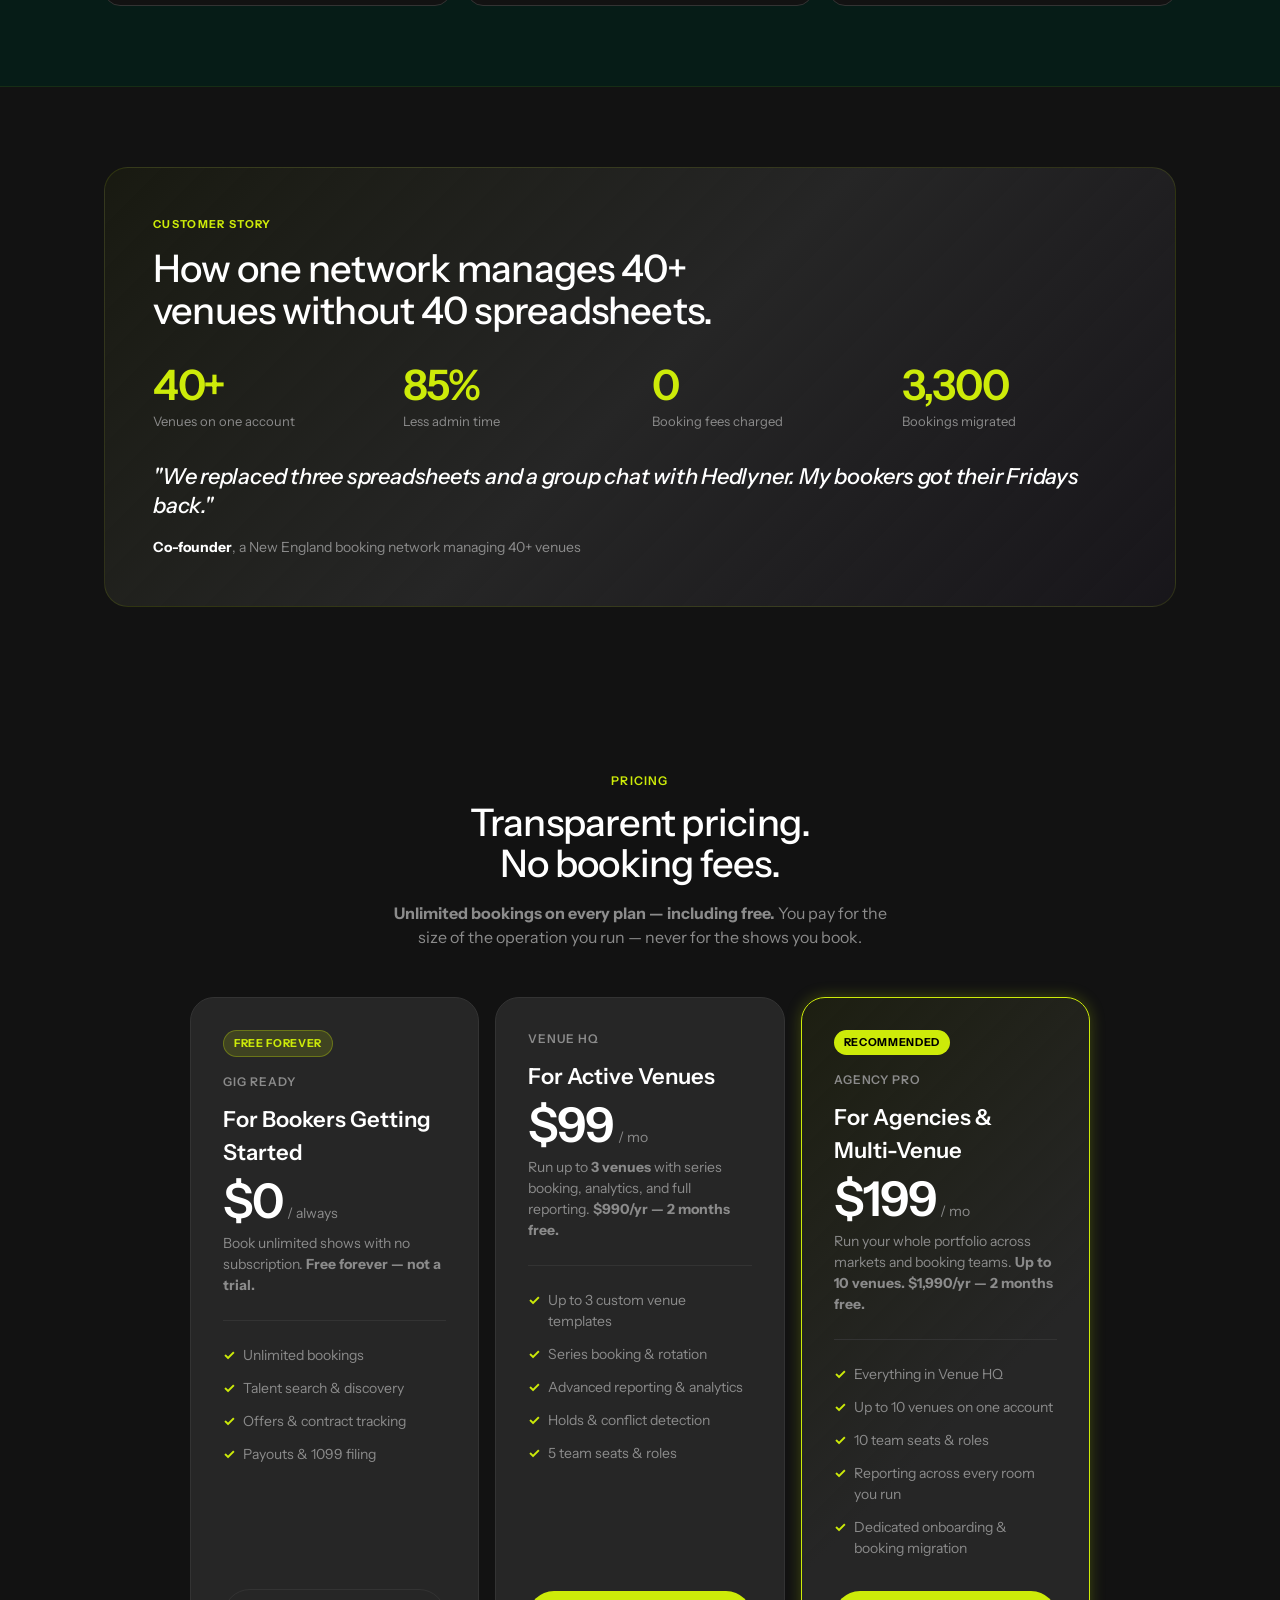
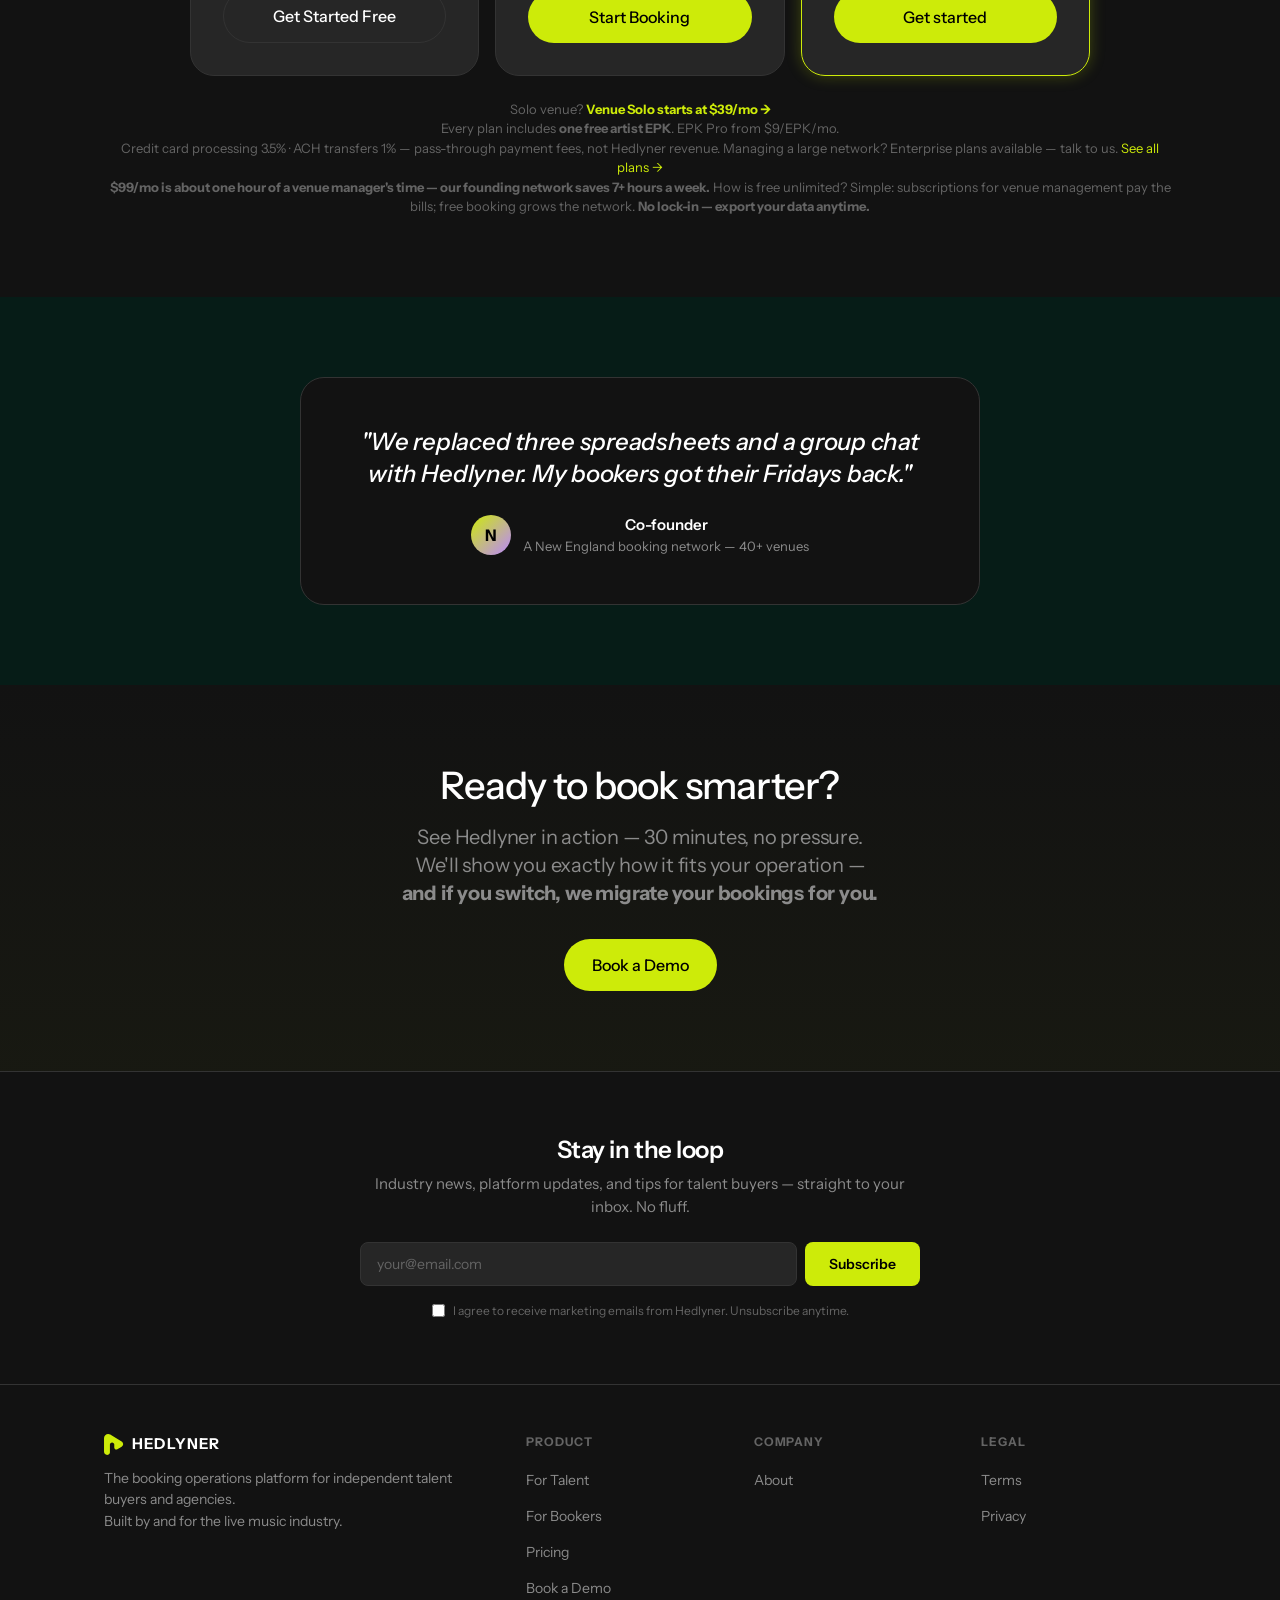
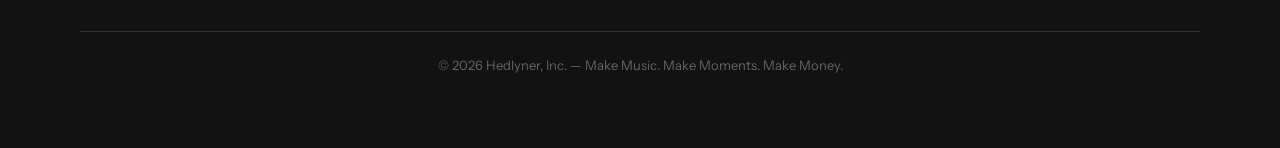
==== commit eb7965d2: "Add files via upload" ====
--- a/index.html
+++ b/index.html
@@ -696,11 +696,11 @@
 <span class="price-num">$199</span>
 <span class="price-period">/ mo</span>
 </div>
-<p class="price-desc">Run your whole portfolio across markets and booking teams. <strong>10 venues included, then $15/mo per venue. $1,990/yr — 2 months free.</strong></p>
+<p class="price-desc">Run your whole portfolio across markets and booking teams. <strong>Up to 10 venues. $1,990/yr — 2 months free.</strong></p>
 <div class="price-divider"></div>
 <ul class="price-features">
 <li>Everything in Venue HQ</li>
-<li>10 venues included — add more for $15/mo each</li>
+<li>Up to 10 venues on one account</li>
 <li>10 team seats &amp; roles</li>
 <li>Reporting across every room you run</li>
 <li>Dedicated onboarding &amp; booking migration</li>
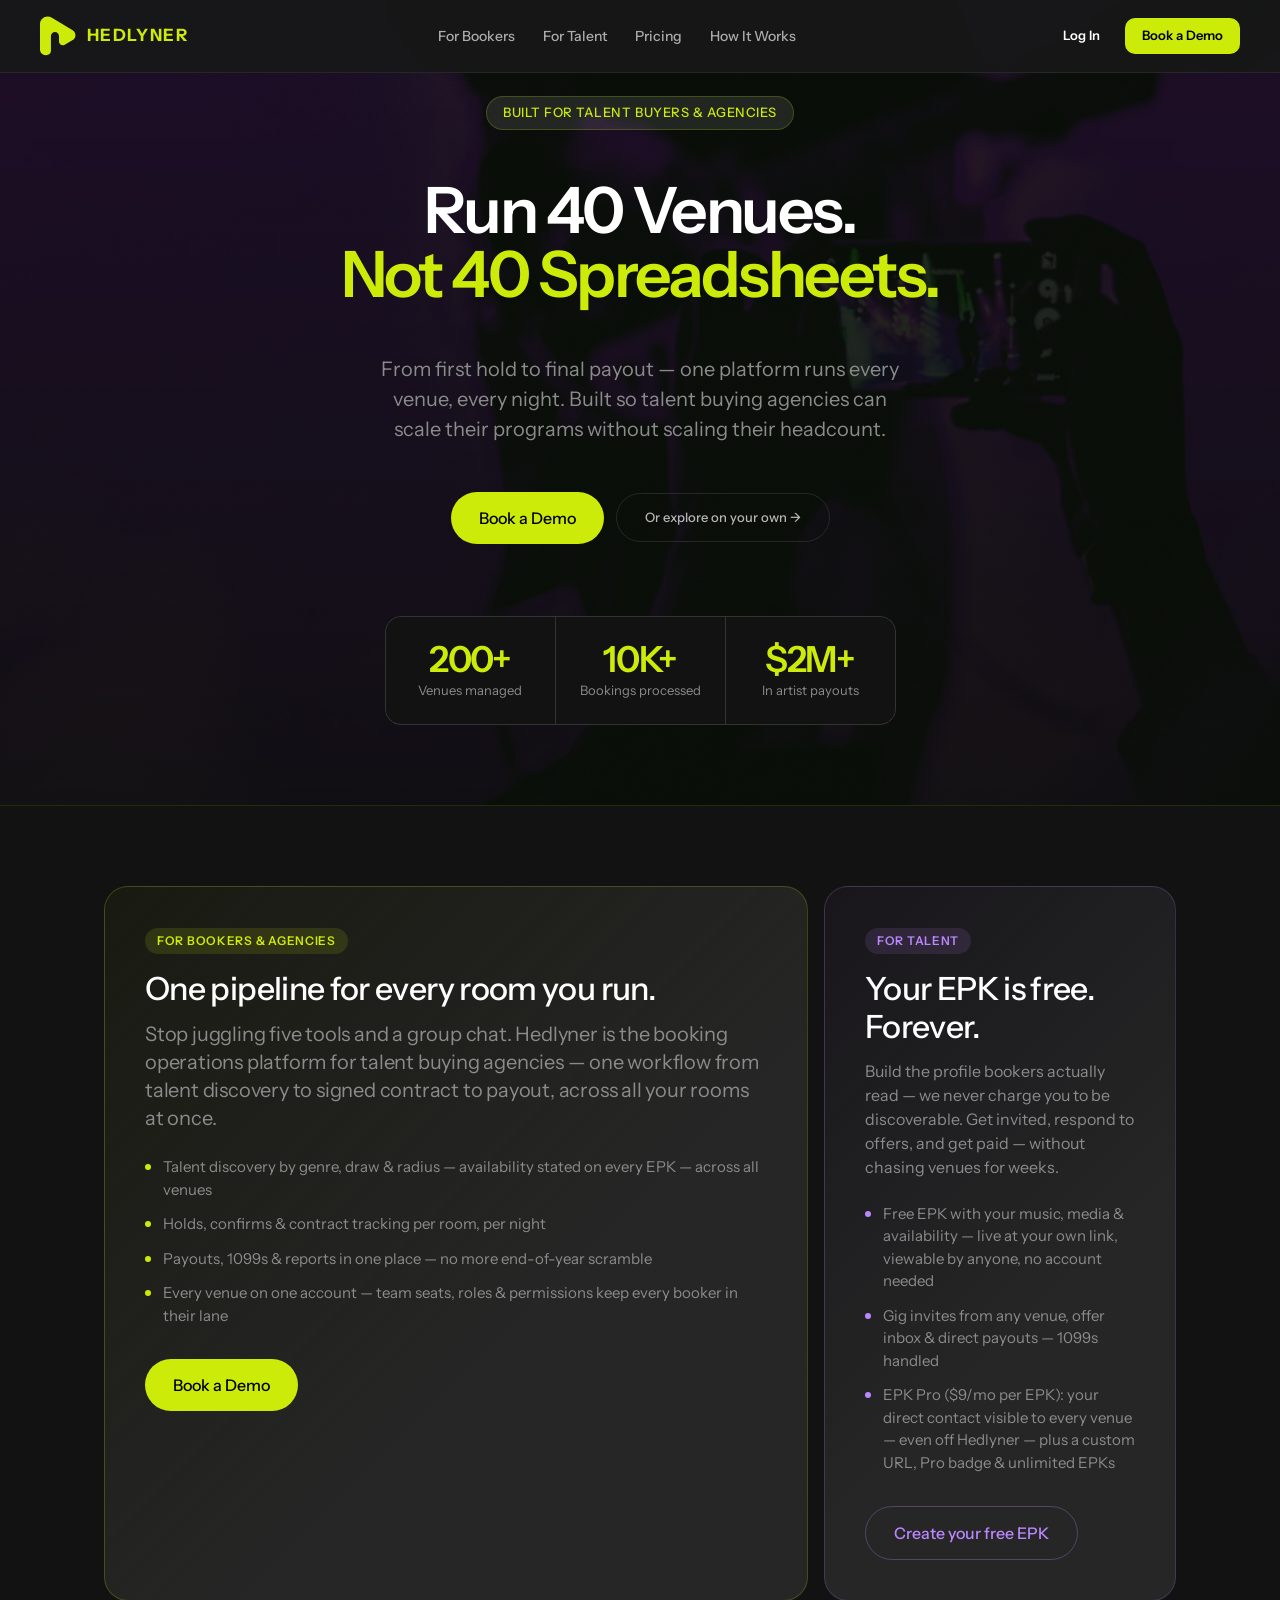
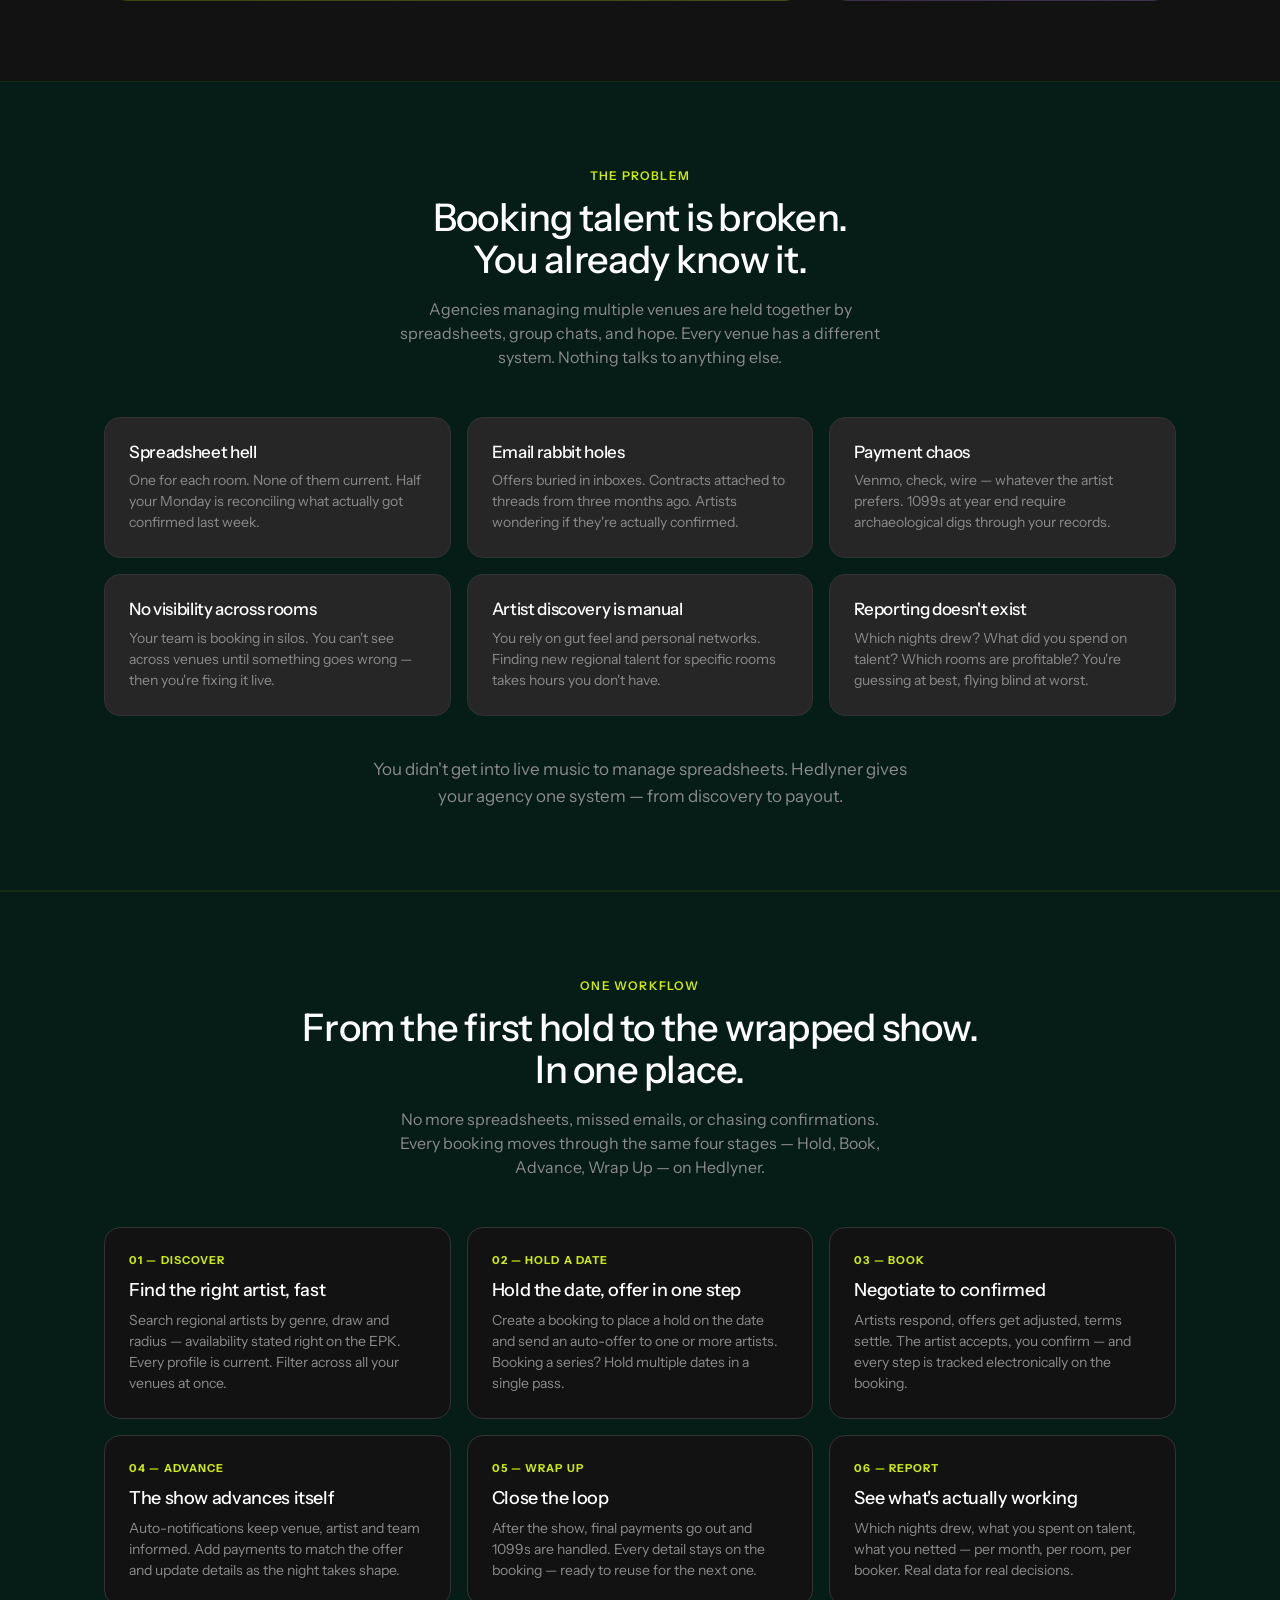
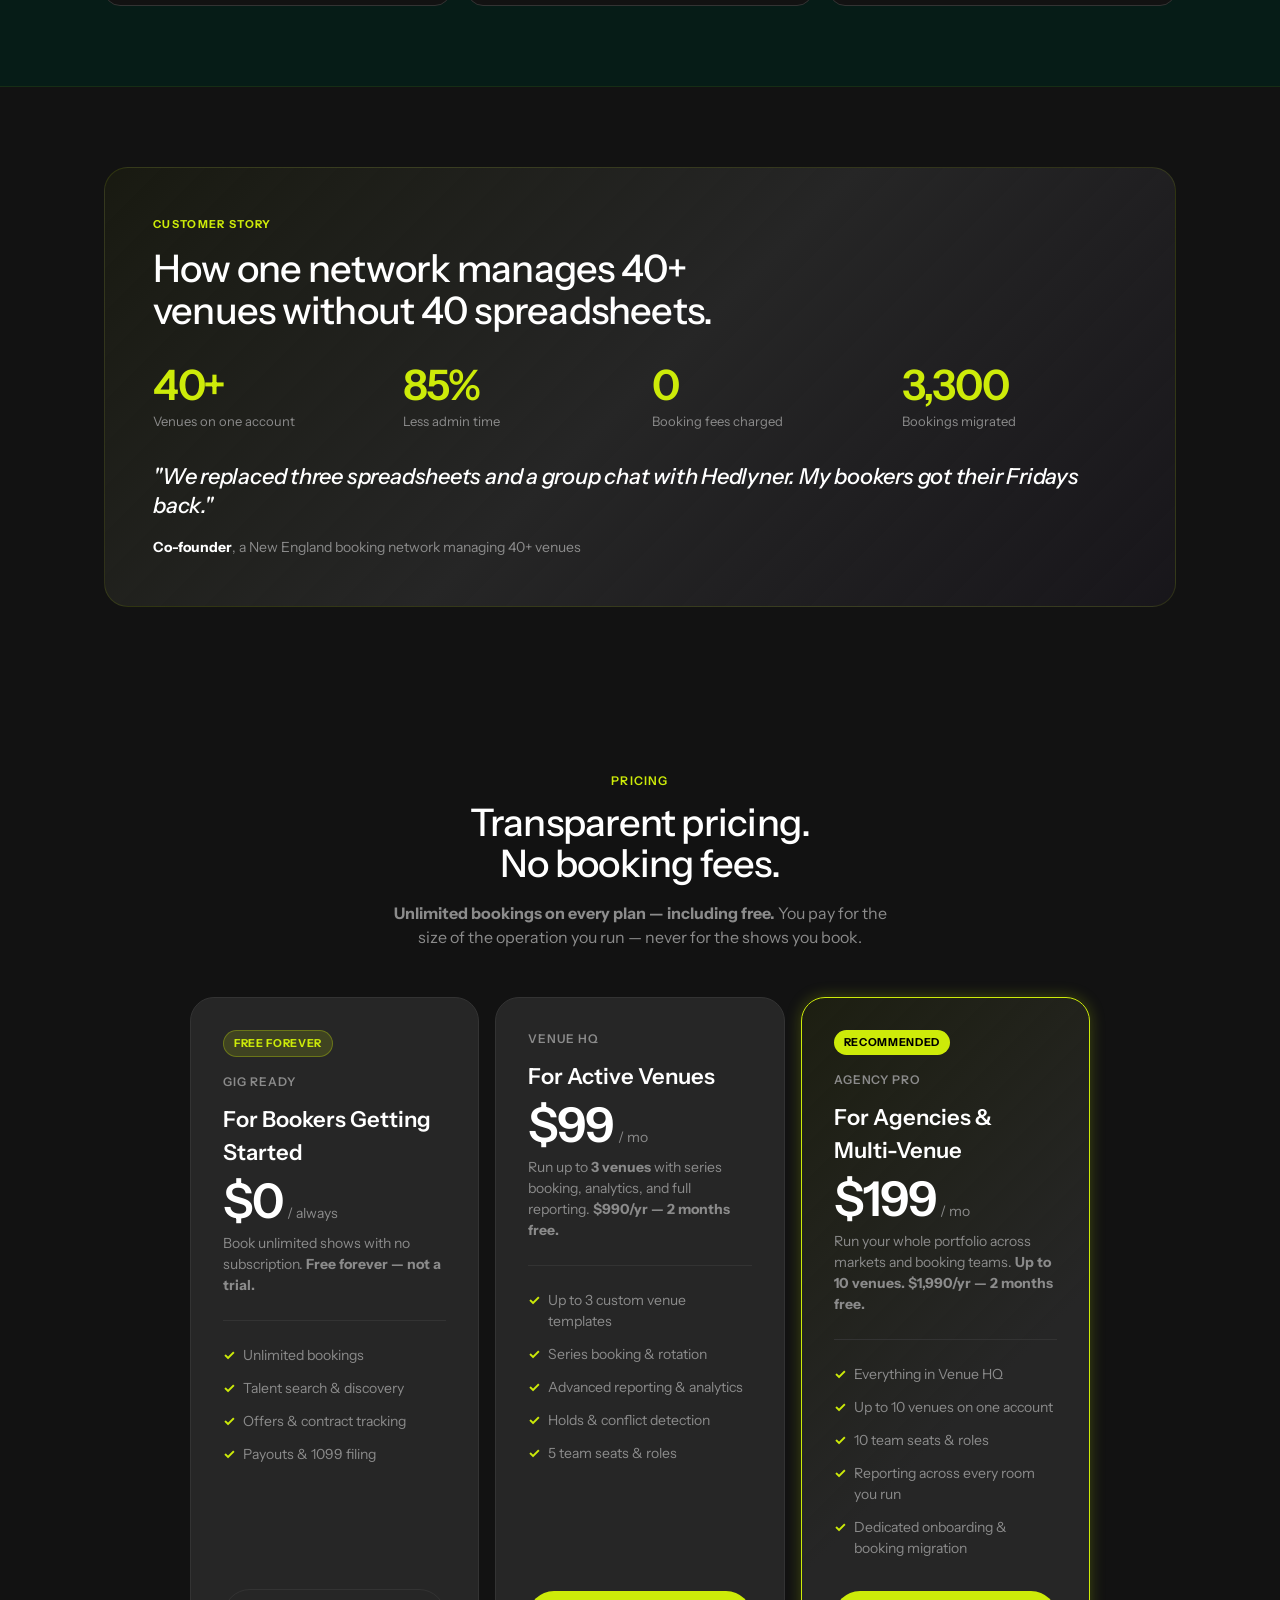
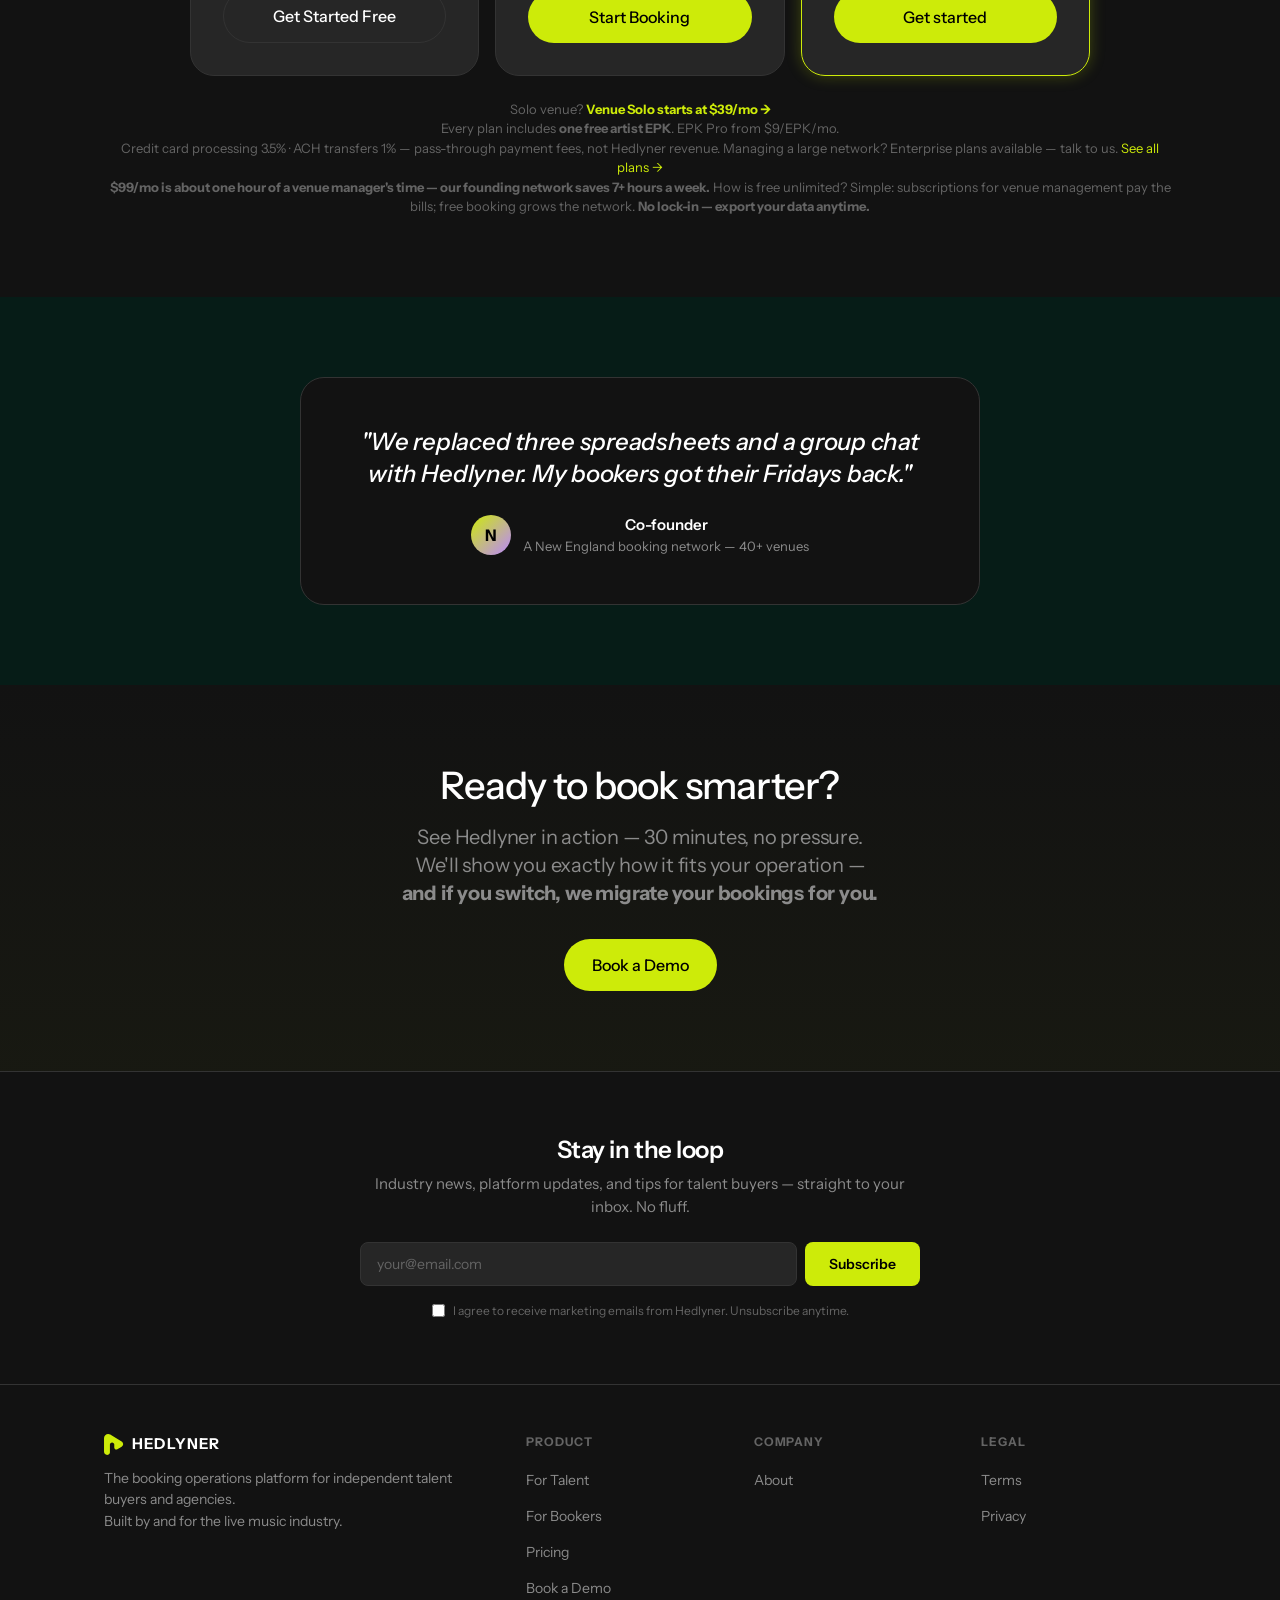
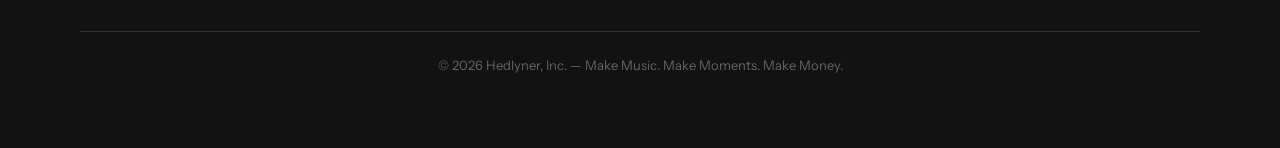
==== commit 51e80574: "Add files via upload" ====
--- a/index.html
+++ b/index.html
@@ -569,8 +569,8 @@
 <div class="container">
 <div class="section-header">
 <span class="section-eyebrow">One Workflow</span>
-<h2>From first offer to final payment.<br>In one place.</h2>
-<p>No more spreadsheets, missed emails, or chasing contracts. Everything a show needs — from discovery through payout — lives on Hedlyner.</p>
+<h2>From the first hold to the wrapped show.<br>In one place.</h2>
+<p>No more spreadsheets, missed emails, or chasing confirmations. Every booking moves through the same four stages — Hold, Book, Advance, Wrap Up — on Hedlyner.</p>
 </div>
 <div class="steps-grid">
 <div class="step-card">
@@ -579,24 +579,24 @@
 <p>Search regional artists by genre, draw and radius — availability stated right on the EPK. Every profile is current. Filter across all your venues at once.</p>
 </div>
 <div class="step-card">
-<div class="step-num">02 — Offer</div>
-<h4>Send offers in minutes</h4>
-<p>Offer templates with guarantee, door split, hospitality and holds. Artists counter in one click. No email chains.</p>
+<div class="step-num">02 — Hold a Date</div>
+<h4>Hold the date, offer in one step</h4>
+<p>Create a booking to place a hold on the date and send an auto-offer to one or more artists. Booking a series? Hold multiple dates in a single pass.</p>
 </div>
 <div class="step-card">
-<div class="step-num">03 — Confirm</div>
-<h4>Contracts &amp; holds, tracked</h4>
-<p>Track every contract per booking with full version history. Hold dates with automatic release. Your team sees the status of every booking, in every room.</p>
+<div class="step-num">03 — Book</div>
+<h4>Negotiate to confirmed</h4>
+<p>Artists respond, offers get adjusted, terms settle. The artist accepts, you confirm — and every step is tracked electronically on the booking.</p>
 </div>
 <div class="step-card">
-<div class="step-num">04 — Communicate</div>
-<h4>One thread per booking</h4>
-<p>A dedicated thread keeps every production note, rider and logistics detail together — visible to everyone on your team.</p>
+<div class="step-num">04 — Advance</div>
+<h4>The show advances itself</h4>
+<p>Auto-notifications keep venue, artist and team informed. Add payments to match the offer and update details as the night takes shape.</p>
 </div>
 <div class="step-card">
-<div class="step-num">05 — Pay</div>
-<h4>Payouts &amp; 1099s, done</h4>
-<p>Pay artists directly from the booking. Tax forms and 1099s collected &amp; filed automatically. No year-end scramble.</p>
+<div class="step-num">05 — Wrap Up</div>
+<h4>Close the loop</h4>
+<p>After the show, final payments go out and 1099s are handled. Every detail stays on the booking — ready to reuse for the next one.</p>
 </div>
 <div class="step-card">
 <div class="step-num">06 — Report</div>
